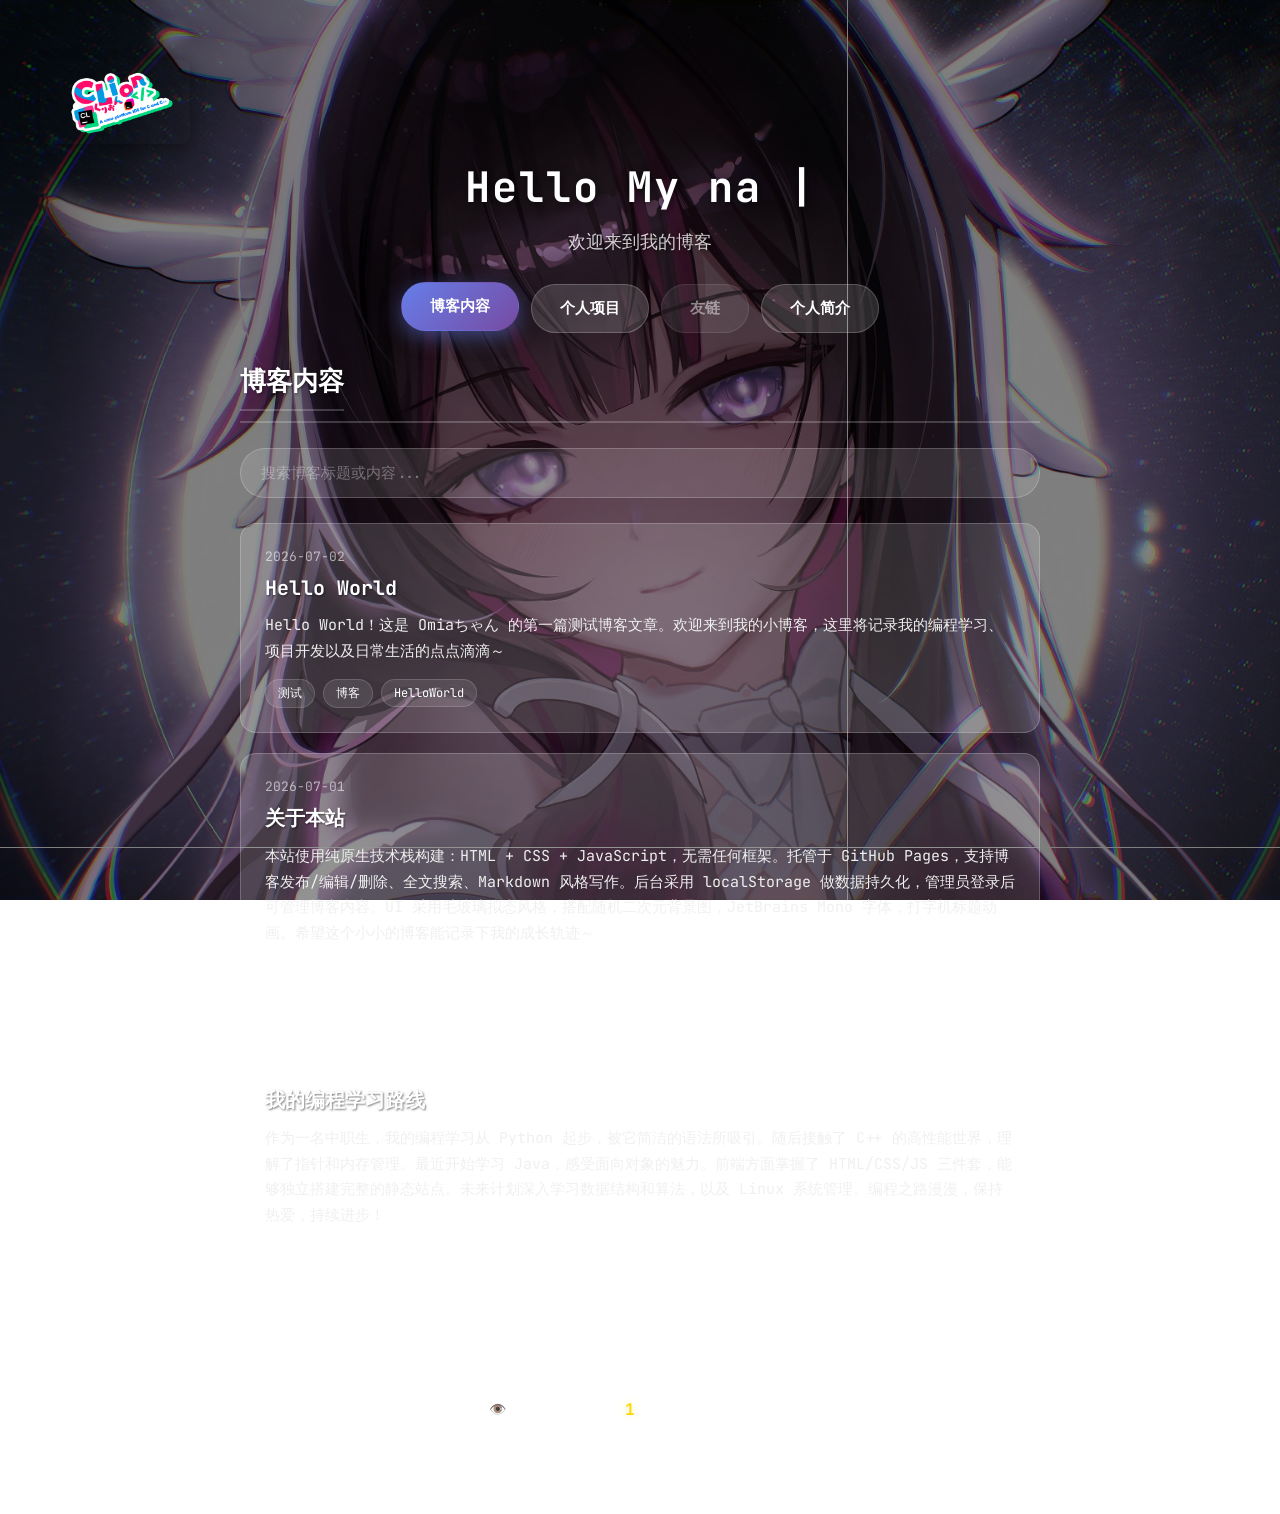
==== index.html @ 11211635 "@ 优化博客内容、修复HTML、添加自定义域名配置 - 修复 index.html 缺失 div 标签的HTML语法错误 - 恢复访客计数器 👁️ emoji 图标 - 新增3篇默认博客文章（Hell" ====
<!DOCTYPE html>
<html lang="zh-CN">
<head>
    <meta charset="UTF-8">
    <meta name="viewport" content="width=device-width, initial-scale=1.0">
    <meta name="description" content="Omiaちゃん的小博客 — 分享编程学习、项目开发与日常生活的个人站点">
    <meta name="keywords" content="Omia,博客,编程,Python,C++,Java,Linux,中职生">
    <meta name="author" content="Omiaちゃん">
    <meta property="og:title" content="Omiaちゃん的小博客">
    <meta property="og:description" content="分享编程学习、项目开发与日常生活的个人站点">
    <meta property="og:type" content="website">
    <title>Omiaちゃん的小博客</title>
    <link rel="icon" href="images/Clion.png" type="image/png">
    <!-- 引入 JetBrains Mono 字体 -->
    <link rel="preconnect" href="https://fonts.googleapis.com">
    <link rel="preconnect" href="https://fonts.gstatic.com" crossorigin>
    <link href="https://fonts.googleapis.com/css2?family=JetBrains+Mono:ital,wght@0,100..800;1,100..800&display=swap" rel="stylesheet">
    <link rel="stylesheet" href="css/style.css">
</head>
<body>
    <!-- ==================== 背景层 ==================== -->
    <div class="bg-layer" id="bgLayer"></div>
    <div class="bg-overlay"></div>

    <!-- ==================== 管理员面板 ==================== -->
    <div id="adminPanel" class="admin-panel hidden">
        <span class="admin-label">管理员身份登录</span>
        <button id="logoutBtn" class="logout-btn">退出登录</button>
    </div>

    <!-- ==================== Toast 通知容器 ==================== -->
    <div id="toastContainer" class="toast-container"></div>

    <!-- ==================== 内容层 ==================== -->
    <div class="content">
        <!-- 标题区域 -->
        <header class="header">
            <div class="logo-container">
                <img src="images/Clion.png" alt="Clion Logo" class="logo" title="这是我喜欢的IDE">
            </div>
            <h1 class="typing-effect" aria-label="Hello My name is Omiaちゃん">
                <span id="typed-text"></span>
                <span class="cursor">|</span>
            </h1>
            <p class="subtitle">欢迎来到我的博客</p>
        </header>

        <!-- 导航菜单 -->
        <nav class="nav-menu" aria-label="主导航">
            <ul>
                <li><button class="nav-btn active" data-target="blog">博客内容</button></li>
                <li><button class="nav-btn" data-target="projects">个人项目</button></li>
                <li><button class="nav-btn disabled" data-target="friends">友链</button></li>
                <li><button class="nav-btn" data-target="about">个人简介</button></li>
            </ul>
        </nav>

        <!-- 主内容区域 -->
        <main class="main-content">
            <!-- 博客内容 -->
            <section id="blog" class="content-section active">
                <div class="section-header">
                    <h2>博客内容</h2>
                    <button id="addBlogBtn" class="add-blog-btn hidden">发布新博客</button>
                </div>
                <!-- 博客搜索栏 -->
                <div class="blog-search-bar">
                    <input type="text" id="blogSearch" placeholder="搜索博客标题或内容..." autocomplete="off">
                </div>
                <div class="blog-list" id="blogList">
                    <!-- 动态渲染博客卡片 -->
                </div>
                <div id="blogEmpty" class="empty-state hidden">
                    <div class="empty-icon">
                        <img src="images/Clion.png" alt="clion test">
                        <p class="empty-title">正在开发中</p>
                        <p class="empty-subtitle">暂无博客文章......</p>
                    </div>
                </div>
            </section>

            <!-- 个人项目 -->
            <section id="projects" class="content-section">
                <h2>个人项目开发</h2>

                <div class="project-card">
                    <div class="project-header">
                        <h4>WEB_TODO</h4>
                        <a href="https://sunzshany.github.io/TODO/" class="action-btn demo-btn" target="_blank" rel="noopener">
                            <span></span> 立即体验
                        </a>
                    </div>
                    <p class="project-desc">运用 HTML、CSS、JavaScript 以及 Python 等技术开发的 TODO 事项管理工具，支持任务的增删改查和分类管理。</p>
                    <div class="project-tags">
                        <span class="tag">HTML</span>
                        <span class="tag">CSS</span>
                        <span class="tag">JavaScript</span>
                        <span class="tag">Python</span>
                    </div>
                </div>

            </section>

            <!-- 友链 -->
            <section id="friends" class="content-section">
                <h2>🔗 友链</h2>
                <div class="empty-state">
                    <div class="empty-icon">🔗</div>
                    <p>暂未添加友链，敬请期待...</p>
                </div>
            </section>

            <!-- 个人简介 -->
            <section id="about" class="content-section">
                <h2> 个人简介喵~</h2>
                <img src="images/images1.jpg" alt="Omiaちゃん" class="profile-image">
                <p>Hello Everyone，我是Omiaちゃん，一名普通の中职生，爱好是写代码、玩FPS类游戏、音游等......</p>

                <div class="skills-section">
                    <h3>喜欢的编程语言</h3>
                    <div class="skill-list">
                        <div class="skill-item">
                            <span class="skill-rank">🥇 No.1</span>
                            <span class="skill-name">Python</span>
                            <span class="skill-desc">简洁优雅，强大灵活</span>
                        </div>
                        <div class="skill-item">
                            <span class="skill-rank">🥈 No.2</span>
                            <span class="skill-name">C++</span>
                            <span class="skill-desc">高性能系统开发</span>
                        </div>
                        <div class="skill-item">
                            <span class="skill-rank">🥉 No.3</span>
                            <span class="skill-name">Java</span>
                            <span class="skill-desc">跨平台企业级开发</span>
                        </div>
                    </div>
                </div>

                <h4>最喜欢的Linux发行版</h4>
                <div class="like-Linux">
                    <span class="rank">🥇 No.1</span>
                    <span class="linux-name">Ubuntu</span>
                    <span class="linux-desc">适合新手的发行版系统</span>
                </div>
                <div class="like-Linux">
                    <span class="rank">🥈 No.2</span>
                    <span class="linux-name">Arch Linux</span>
                    <span class="linux-desc">BTW I USE ARCH</span>
                </div>
                <div class="like-Linux">
                    <span class="rank">🥉 No.3</span>
                    <span class="linux-name">Debian</span>
                    <span class="linux-desc">稳定可靠的发行版系统</span>
                </div>
            </section>
        </main>

        <!-- 底部信息 -->
        <footer class="footer">
            <div class="visitor-counter">
                👁️ 今日浏览人数：<span id="visitorCount">0</span> 人
            </div>
            <div class="hidden-login" id="hiddenLogin" onclick="openModal('loginModal')">
                        © sunZshanY.inc
            </div>
            <div class="footer-info">
                萌ICP1145141919
            </div>
        </footer>
    </div>

    <!-- ==================== 登录弹窗 ==================== -->
    <div id="loginModal" class="modal hidden">
        <div class="modal-content">
            <div class="modal-header">
                <h3>管理员登录</h3>
                <button class="close-modal" onclick="closeModal('loginModal')">×</button>
            </div>
            <div class="modal-body">
                <div class="form-group">
                    <label for="username">用户名</label>
                    <input type="text" id="username" placeholder="请输入用户名" autocomplete="username">
                </div>
                <div class="form-group">
                    <label for="password">密码</label>
                    <input type="password" id="password" placeholder="请输入密码" autocomplete="current-password">
                </div>
                <div class="error-message" id="loginError"></div>
            </div>
            <div class="modal-footer">
                <button class="btn-cancel" onclick="closeModal('loginModal')">取消</button>
                <button class="btn-submit" onclick="adminLogin()">登录</button>
            </div>
        </div>
    </div>

    <!-- ==================== 博客编辑弹窗 ==================== -->
    <div id="blogModal" class="modal hidden">
        <div class="modal-content">
            <div class="modal-header">
                <h3 id="blogModalTitle">发布新博客</h3>
                <button class="close-modal" onclick="closeModal('blogModal')">×</button>
            </div>
            <div class="modal-body">
                <input type="hidden" id="blogId">
                <div class="form-group">
                    <label for="blogTitle">标题</label>
                    <input type="text" id="blogTitle" placeholder="请输入博客标题" maxlength="100">
                </div>
                <div class="form-group">
                    <label for="blogDate">日期</label>
                    <input type="date" id="blogDate">
                </div>
                <div class="form-group">
                    <label for="blogContent">内容</label>
                    <textarea id="blogContent" rows="4" placeholder="请输入博客内容" maxlength="5000"></textarea>
                    <span class="char-count" id="charCount">0 / 5000</span>
                </div>
                <div class="form-group">
                    <label for="blogTags">标签（用逗号分隔）</label>
                    <input type="text" id="blogTags" placeholder="例如：Python, Flask, CSS, Linux..." maxlength="200">
                </div>
            </div>
            <div class="modal-footer">
                <button class="btn-cancel" onclick="closeModal('blogModal')">取消</button>
                <button class="btn-submit" onclick="saveBlog()">保存</button>
            </div>
        </div>
    </div>

    <!-- ==================== 主脚本 ==================== -->
    <script src="js/alert.js" defer></script>
</body>
</html>
---- css/style.css ----
* {
    margin: 0;
    padding: 0;
    box-sizing: border-box;
}

html {
    scroll-behavior: smooth;
}

body {
    min-height: 100vh;
    position: relative;
    font-family: 'JetBrains Mono', 'SimHei', '黑体', sans-serif;
    opacity: 0;
    transition: opacity 0.8s ease-in-out;
}

body.loaded {
    opacity: 1;
}

/* 背景图片层 */
.bg-layer {
    position: fixed;
    top: 0;
    left: 0;
    width: 100%;
    height: 100%;
    z-index: -2;
    background-size: cover;
    background-position: center;
    background-repeat: no-repeat;
    transition: background-image 1.5s ease-in-out, opacity 1.5s ease-in-out;
    opacity: 0;
}

/* 背景遮罩层 */
.bg-overlay {
    position: fixed;
    top: 0;
    left: 0;
    width: 100%;
    height: 100%;
    z-index: -1;
    background: rgba(0, 0, 0, 0.5);
}

/* 管理员面板 */
.admin-panel {
    position: fixed;
    top: 20px;
    right: 20px;
    z-index: 100;
    display: flex;
    align-items: center;
    gap: 15px;
    padding: 10px 20px;
    background: rgba(255, 255, 255, 0.15);
    border: 1px solid rgba(255, 255, 255, 0.2);
    border-radius: 25px;
    backdrop-filter: blur(10px);
    transition: all 0.3s ease;
}

.admin-label {
    color: #ffd700;
    font-weight: bold;
    font-size: 14px;
}

.logout-btn {
    padding: 6px 16px;
    background: rgba(255, 80, 80, 0.8);
    border: none;
    border-radius: 15px;
    color: #fff;
    font-size: 13px;
    font-weight: bold;
    cursor: pointer;
    transition: all 0.3s ease;
}

.logout-btn:hover {
    background: rgba(255, 50, 50, 1);
    transform: translateY(-2px);
    box-shadow: 0 4px 10px rgba(255, 50, 50, 0.4);
}

/* 隐藏类 */
.hidden {
    display: none !important;
}

/* 内容层 */
.content {
    position: relative;
    z-index: 1;
    padding: 20px;
    min-height: 100vh;
}

/* 标题区域 */
.header {
    text-align: center;
    padding: 40px 20px 30px;
    animation: fadeInDown 0.8s ease-out;
}

/* LOGO容器 */
.logo-container {
    text-align: left;
    margin-bottom: 10px;
}

/* LOGO图片 */
.logo {
    max-width: 150px;
    height: auto;
    border-radius: 8px;
    box-shadow: 0 4px 15px rgba(0, 0, 0, 0.3);
    transition: all 0.4s cubic-bezier(0.175, 0.885, 0.32, 1.275);
    cursor: pointer;
}

.logo:hover {
    transform: scale(1.1) rotate(-2deg);
    box-shadow: 0 10px 30px rgba(0, 0, 0, 0.5);
}

.typing-effect {
    color: #fff;
    text-align: center;
    font-size: 42px;
    font-weight: bold;
    text-shadow: 2px 2px 8px rgba(0, 0, 0, 0.6);
    margin: 0;
    letter-spacing: 2px;
}

.cursor {
    display: inline-block;
    animation: blink 0.7s infinite;
    color: #fff;
}

@keyframes blink {
    0%, 50% { opacity: 1; }
    51%, 100% { opacity: 0; }
}

.subtitle {
    color: rgba(255, 255, 255, 0.8);
    font-size: 18px;
    margin-top: 15px;
    text-shadow: 1px 1px 3px rgba(0, 0, 0, 0.5);
}

/* 导航菜单 */
.nav-menu {
    max-width: 800px;
    margin: 0 auto 30px;
    padding: 0 20px;
    animation: fadeInUp 0.8s ease-out 0.2s both;
    opacity: 0;
}

.nav-menu ul {
    display: flex;
    justify-content: center;
    gap: 12px;
    flex-wrap: wrap;
    list-style: none;
}

.nav-btn {
    padding: 14px 28px;
    font-size: 15px;
    font-weight: bold;
    color: #fff;
    background: rgba(255, 255, 255, 0.15);
    border: 1px solid rgba(255, 255, 255, 0.2);
    border-radius: 30px;
    cursor: pointer;
    transition: all 0.4s cubic-bezier(0.175, 0.885, 0.32, 1.275);
    backdrop-filter: blur(10px);
    display: flex;
    align-items: center;
    gap: 8px;
}

.nav-btn:hover:not(.disabled) {
    background: rgba(255, 255, 255, 0.25);
    transform: translateY(-4px);
    box-shadow: 0 8px 25px rgba(0, 0, 0, 0.3);
}

.nav-btn.active {
    background: linear-gradient(135deg, #667eea 0%, #764ba2 100%);
    border-color: transparent;
    box-shadow: 0 6px 20px rgba(102, 126, 234, 0.5);
    transform: translateY(-2px);
}

.nav-btn.disabled {
    opacity: 0.5;
    cursor: not-allowed;
}

.nav-btn.disabled:hover {
    transform: none;
    box-shadow: none;
}

/* 主内容区域 */
.main-content {
    max-width: 800px;
    margin: 0 auto;
}

/* 内容区块 */
.content-section {
    display: none;
}

.content-section.active {
    display: block;
    animation: fadeInUp 0.5s ease forwards;
}

@keyframes fadeIn {
    from { opacity: 0; transform: translateY(10px); }
    to { opacity: 1; transform: translateY(0); }
}

@keyframes fadeInUp {
    from { opacity: 0; transform: translateY(20px); }
    to { opacity: 1; transform: translateY(0); }
}

@keyframes fadeInDown {
    from { opacity: 0; transform: translateY(-20px); }
    to { opacity: 1; transform: translateY(0); }
}

.content-section h2 {
    color: #fff;
    font-size: 26px;
    margin-bottom: 25px;
    text-align: center;
    text-shadow: 1px 1px 3px rgba(0, 0, 0, 0.5);
    padding-bottom: 10px;
    border-bottom: 2px solid rgba(255, 255, 255, 0.2);
}

/* 博客列表 */
.blog-list {
    display: flex;
    flex-direction: column;
    gap: 20px;
}

.blog-card {
    background: rgba(255, 255, 255, 0.15);
    backdrop-filter: blur(10px);
    border-radius: 16px;
    border: 1px solid rgba(255, 255, 255, 0.2);
    padding: 24px;
    transition: all 0.4s cubic-bezier(0.175, 0.885, 0.32, 1.275);
    opacity: 0;
}

.blog-card:hover {
    transform: translateY(-8px) scale(1.01);
    box-shadow: 0 15px 35px rgba(0, 0, 0, 0.4);
    border-color: rgba(255, 255, 255, 0.4);
    background: rgba(255, 255, 255, 0.2);
}

.blog-date {
    color: rgba(255, 255, 255, 0.6);
    font-size: 13px;
    margin-bottom: 10px;
}

.blog-card h3 {
    color: #fff;
    font-size: 20px;
    margin-bottom: 12px;
    text-shadow: 1px 1px 2px rgba(0, 0, 0, 0.5);
}

.blog-card p {
    color: #f0f0f0;
    font-size: 15px;
    line-height: 1.7;
    margin-bottom: 15px;
    font-family: 'JetBrains Mono', 'SimHei', '黑体', sans-serif;
}

.blog-tag {
    display: inline-block;
    padding: 5px 12px;
    background: rgba(255, 255, 255, 0.1);
    color: #fff;
    font-size: 12px;
    border-radius: 15px;
    margin-right: 8px;
    border: 1px solid rgba(255, 255, 255, 0.15);
    transition: all 0.3s ease;
}

.blog-tag:hover {
    background: rgba(255, 255, 255, 0.25);
    transform: translateY(-2px);
}

/* 项目卡片 */
.project-card {
    background: rgba(255, 255, 255, 0.15);
    backdrop-filter: blur(10px);
    border-radius: 16px;
    border: 1px solid rgba(255, 255, 255, 0.2);
    padding: 24px;
    margin-bottom: 20px;
    transition: all 0.4s cubic-bezier(0.175, 0.885, 0.32, 1.275);
}

.project-card:hover {
    transform: translateY(-8px) scale(1.01);
    box-shadow: 0 15px 35px rgba(0, 0, 0, 0.4);
    border-color: rgba(255, 255, 255, 0.4);
    background: rgba(255, 255, 255, 0.2);
}

.project-header {
    display: flex;
    justify-content: space-between;
    align-items: center;
    margin-bottom: 16px;
}

.project-header h4 {
    margin: 0;
    color: #fff;
    font-size: 24px;
    font-weight: bold;
    text-shadow: 1px 1px 2px rgba(0, 0, 0, 0.5);
}

/* 项目描述 */
.project-desc {
    color: #f0f0f0;
    font-size: 16px;
    line-height: 1.8;
    font-family: 'JetBrains Mono', 'SimHei', '黑体', sans-serif;
    text-shadow: 1px 1px 2px rgba(0, 0, 0, 0.5);
    margin: 0 0 16px 0;
    padding-left: 20px;
    border-left: 3px solid rgba(255, 255, 255, 0.3);
}

/* 技术标签 */
.project-tags {
    display: flex;
    flex-wrap: wrap;
    gap: 8px;
    margin-top: 16px;
    padding-top: 16px;
    border-top: 1px solid rgba(255, 255, 255, 0.1);
}

.tag {
    display: inline-block;
    padding: 6px 14px;
    background: rgba(255, 255, 255, 0.1);
    color: #fff;
    font-size: 13px;
    font-weight: 500;
    border-radius: 20px;
    border: 1px solid rgba(255, 255, 255, 0.2);
    backdrop-filter: blur(5px);
    transition: all 0.3s ease;
}

.tag:hover {
    background: rgba(255, 255, 255, 0.25);
    transform: translateY(-2px);
    box-shadow: 0 4px 10px rgba(0,0,0,0.2);
}

/* 空状态 */
.empty-state {
    text-align: center;
    padding: 60px 20px;
    background: rgba(255, 255, 255, 0.1);
    border-radius: 16px;
    border: 1px solid rgba(255, 255, 255, 0.15);
    backdrop-filter: blur(10px);
    transition: all 0.3s ease;
}

.empty-state:hover {
    background: rgba(255, 255, 255, 0.15);
    transform: translateY(-2px);
}

.empty-icon {
    margin-bottom: 20px;
    display: flex;
    flex-direction: column;
    align-items: center;
    justify-content: center;
}

.empty-icon img {
    max-width: 200px;
    height: auto;
    margin-bottom: 15px;
    transition: transform 0.3s ease;
}

.empty-icon img:hover {
    transform: scale(1.05);
}

.empty-title {
    font-size: 24px;
    color: #ff6b6b;
    font-weight: bold;
    margin-bottom: 10px;
    text-shadow: 1px 1px 2px rgba(0,0,0,0.3);
}

.empty-subtitle {
    font-size: 18px;
    color: #48dbfb;
    text-shadow: 1px 1px 2px rgba(0,0,0,0.3);
}

/* 个人简介区域 */
#about {
    text-align: center;
}

#about p {
    color: #f0f0f0;
    font-size: 16px;
    line-height: 1.8;
    margin: 15px 0;
    font-family: 'JetBrains Mono', 'SimHei', '黑体', sans-serif;
    text-shadow: 1px 1px 2px rgba(0, 0, 0, 0.5);
}

/* 个人资料图片 */
.profile-image {
    display: block;
    margin: 20px auto;
    max-width: 180px;
    height: auto;
    border-radius: 50%;
    border: 3px solid rgba(255, 255, 255, 0.3);
    box-shadow: 0 4px 20px rgba(0, 0, 0, 0.3),
                inset 0 0 20px rgba(255, 255, 255, 0.1);
    transition: all 0.5s cubic-bezier(0.175, 0.885, 0.32, 1.275);
}

.profile-image:hover {
    transform: scale(1.1) rotate(5deg);
    border-color: rgba(255, 255, 255, 0.6);
    box-shadow: 0 8px 30px rgba(0, 0, 0, 0.5),
                inset 0 0 30px rgba(255, 255, 255, 0.2);
}

/* 技能展示区域 */
.skills-section {
    margin-top: 30px;
    padding-top: 25px;
    border-top: 1px solid rgba(255, 255, 255, 0.15);
}

.skills-section h3,
#about h4 {
    color: #ffebcd; /* 暖色系：杏仁白/暖米色 */
    font-size: 22px;
    font-weight: bold;
    font-style: normal;
    letter-spacing: 2px;
    text-shadow: 1px 1px 4px rgba(210, 140, 70, 0.6); /* 暖琥珀色阴影 */
    font-family: 'JetBrains Mono', 'SimHei', '黑体', sans-serif;
    margin-top: 35px;
    margin-bottom: 25px;
    position: relative;
    display: inline-block;
    padding-bottom: 10px;
}

.skills-section h3::after,
#about h4::after {
    content: '';
    position: absolute;
    bottom: 0;
    left: 50%;
    transform: translateX(-50%);
    width: 60px;
    height: 3px;
    background: linear-gradient(90deg, transparent, #d28c46, transparent); /* 暖色渐变下划线 */
    border-radius: 2px;
}

.skill-list {
    display: flex;
    flex-wrap: wrap;
    justify-content: center;
    gap: 12px;
}

.skill-item {
    display: flex;
    align-items: center;
    gap: 8px;
    padding: 10px 16px;
    background: rgba(255, 255, 255, 0.1);
    border-radius: 30px;
    border: 1px solid rgba(255, 255, 255, 0.2);
    backdrop-filter: blur(8px);
    transition: all 0.4s cubic-bezier(0.175, 0.885, 0.32, 1.275);
    cursor: default;
}

.skill-item:hover {
    transform: translateY(-5px) scale(1.05);
    background: rgba(255, 255, 255, 0.25);
    box-shadow: 0 8px 25px rgba(0, 0, 0, 0.3);
    border-color: rgba(255, 255, 255, 0.4);
}

.skill-rank {
    font-size: 18px;
    color: #f5f5dc; /* 米色 */
    font-family: 'JetBrains Mono', 'SimHei', '黑体', sans-serif;
}

.skill-name {
    color: #fff8dc; /* 浅米色/玉米色 */
    font-size: 15px;
    font-weight: bold;
    text-shadow: 1px 1px 3px rgba(102, 126, 234, 0.5);
    font-family: 'JetBrains Mono', 'SimHei', '黑体', sans-serif;
}

.skill-desc {
    color: #e6e6fa; /* 浅灰米色/米白色 */
    font-size: 12px;
    margin-left: 4px;
    font-family: 'JetBrains Mono', 'SimHei', '黑体', sans-serif;
}

/* 统一按钮样式 */
.action-btn {
    display: inline-flex;
    align-items: center;
    gap: 6px;
    padding: 10px 20px;
    color: #fff;
    text-decoration: none;
    border-radius: 25px;
    font-size: 14px;
    font-weight: bold;
    transition: all 0.4s cubic-bezier(0.175, 0.885, 0.32, 1.275);
    cursor: pointer;
    border: none;
    outline: none;
}

.demo-btn {
    background: linear-gradient(135deg, #11998e 0%, #38ef7d 100%);
    box-shadow: 0 4px 15px rgba(17, 153, 142, 0.4);
}

.demo-btn:hover {
    transform: translateY(-3px) scale(1.05);
    box-shadow: 0 8px 25px rgba(17, 153, 142, 0.6);
    background: linear-gradient(135deg, #38ef7d 0%, #11998e 100%);
}

.download-btn {
    background: linear-gradient(135deg, #667eea 0%, #764ba2 100%);
    box-shadow: 0 4px 15px rgba(102, 126, 234, 0.4);
}

.download-btn:hover {
    transform: translateY(-3px) scale(1.05);
    box-shadow: 0 8px 25px rgba(102, 126, 234, 0.6);
    background: linear-gradient(135deg, #764ba2 0%, #667eea 100%);
}

/* 区域头部 */
.section-header {
    display: flex;
    justify-content: space-between;
    align-items: center;
    margin-bottom: 25px;
    padding-bottom: 10px;
    border-bottom: 2px solid rgba(255, 255, 255, 0.2);
}

.section-header h2 {
    color: #fff;
    font-size: 26px;
    margin: 0;
    text-shadow: 1px 1px 3px rgba(0, 0, 0, 0.5);
}

/* 添加博客按钮 */
.add-blog-btn {
    padding: 10px 20px;
    background: linear-gradient(135deg, #11998e 0%, #38ef7d 100%);
    border: none;
    border-radius: 25px;
    color: #fff;
    font-size: 14px;
    font-weight: bold;
    cursor: pointer;
    transition: all 0.4s cubic-bezier(0.175, 0.885, 0.32, 1.275);
    box-shadow: 0 4px 15px rgba(17, 153, 142, 0.4);
}

.add-blog-btn:hover {
    transform: translateY(-3px) scale(1.05);
    box-shadow: 0 8px 25px rgba(17, 153, 142, 0.6);
}

/* 博客操作按钮 */
.blog-actions {
    display: flex;
    gap: 10px;
    margin-top: 15px;
    padding-top: 15px;
    border-top: 1px solid rgba(255, 255, 255, 0.1);
}

.edit-btn, .delete-btn {
    padding: 8px 16px;
    border: none;
    border-radius: 20px;
    font-size: 14px;
    font-weight: bold;
    cursor: pointer;
    transition: all 0.3s ease;
    display: flex;
    align-items: center;
    gap: 5px;
}

.edit-btn {
    background: rgba(102, 126, 234, 0.9);
    color: #fff;
}

.edit-btn:hover {
    background: rgba(102, 126, 234, 1);
    transform: translateY(-2px);
    box-shadow: 0 6px 15px rgba(102, 126, 234, 0.5);
}

.delete-btn {
    background: rgba(255, 80, 80, 0.9);
    color: #fff;
}

.delete-btn:hover {
    background: rgba(255, 50, 50, 1);
    transform: translateY(-2px);
    box-shadow: 0 6px 15px rgba(255, 80, 80, 0.5);
}

/* 模态框 */
.modal {
    position: fixed;
    top: 0;
    left: 0;
    width: 100%;
    height: 100%;
    background: rgba(0, 0, 0, 0.7);
    display: flex;
    justify-content: center;
    align-items: center;
    z-index: 200;
    animation: fadeIn 0.3s ease;
    backdrop-filter: blur(5px);
}

.modal-content {
    background: rgba(30, 30, 30, 0.95);
    backdrop-filter: blur(15px);
    border-radius: 20px;
    border: 1px solid rgba(255, 255, 255, 0.15);
    width: 90%;
    max-width: 500px;
    overflow: hidden;
    box-shadow: 0 20px 60px rgba(0, 0, 0, 0.5);
    animation: modalSlideIn 0.4s cubic-bezier(0.175, 0.885, 0.32, 1.275);
}

@keyframes modalSlideIn {
    from { opacity: 0; transform: translateY(-50px) scale(0.9); }
    to { opacity: 1; transform: translateY(0) scale(1); }
}

.modal-header {
    display: flex;
    justify-content: space-between;
    align-items: center;
    padding: 20px 24px;
    border-bottom: 1px solid rgba(255, 255, 255, 0.1);
}

.modal-header h3 {
    color: #fff;
    font-size: 20px;
    margin: 0;
}

.close-modal {
    background: none;
    border: none;
    color: rgba(255, 255, 255, 0.6);
    font-size: 28px;
    cursor: pointer;
    transition: all 0.3s ease;
}

.close-modal:hover {
    color: #ff6b6b;
    transform: rotate(90deg);
}

.modal-body {
    padding: 24px;
}

.form-group {
    margin-bottom: 20px;
}

.form-group label {
    display: block;
    color: rgba(255, 255, 255, 0.8);
    font-size: 14px;
    font-weight: bold;
    margin-bottom: 8px;
}

.form-group input,
.form-group textarea {
    width: 100%;
    padding: 12px 16px;
    background: rgba(255, 255, 255, 0.1);
    border: 1px solid rgba(255, 255, 255, 0.2);
    border-radius: 12px;
    color: #fff;
    font-size: 15px;
    font-family: inherit;
    outline: none;
    transition: all 0.3s ease;
}

.form-group input:focus,
.form-group textarea:focus {
    border-color: #667eea;
    box-shadow: 0 0 0 3px rgba(102, 126, 234, 0.2);
    background: rgba(255, 255, 255, 0.15);
}

.form-group input::placeholder,
.form-group textarea::placeholder {
    color: rgba(255, 255, 255, 0.4);
}

.form-group textarea {
    resize: vertical;
    min-height: 100px;
}

.error-message {
    color: #ff6b6b;
    font-size: 13px;
    margin-top: 10px;
    text-align: center;
}

.modal-footer {
    display: flex;
    justify-content: flex-end;
    gap: 12px;
    padding: 20px 24px;
    border-top: 1px solid rgba(255, 255, 255, 0.1);
}

.btn-cancel, .btn-submit {
    padding: 12px 24px;
    border: none;
    border-radius: 25px;
    font-size: 15px;
    font-weight: bold;
    cursor: pointer;
    transition: all 0.3s ease;
}

.btn-cancel {
    background: rgba(255, 255, 255, 0.1);
    color: #fff;
}

.btn-cancel:hover {
    background: rgba(255, 255, 255, 0.2);
    transform: translateY(-2px);
}

.btn-submit {
    background: linear-gradient(135deg, #667eea 0%, #764ba2 100%);
    color: #fff;
    box-shadow: 0 4px 15px rgba(102, 126, 234, 0.4);
}

.btn-submit:hover {
    transform: translateY(-2px);
    box-shadow: 0 6px 20px rgba(102, 126, 234, 0.6);
}

/* 底部 */
.footer {
    margin-top: 60px;
    padding: 30px 20px;
    text-align: center;
    border-top: 1px solid rgba(255, 255, 255, 0.1);
}

/* 访客计数器 */
.visitor-counter {
    display: inline-flex;
    align-items: center;
    gap: 6px;
    padding: 10px 22px;
    margin-bottom: 16px;
    background: rgba(255, 255, 255, 0.1);
    border: 1px solid rgba(255, 255, 255, 0.2);
    border-radius: 25px;
    color: rgba(255, 255, 255, 0.85);
    font-size: 14px;
    font-weight: bold;
    backdrop-filter: blur(8px);
    transition: all 0.3s ease;
}

.visitor-counter:hover {
    background: rgba(255, 255, 255, 0.18);
    transform: translateY(-2px);
    box-shadow: 0 6px 20px rgba(0, 0, 0, 0.3);
    border-color: rgba(255, 255, 255, 0.35);
}

.visitor-icon {
    font-size: 16px;
}

#visitorCount {
    color: #ffd700;
    font-size: 16px;
    font-weight: bold;
    text-shadow: 0 0 8px rgba(255, 215, 0, 0.4);
    min-width: 24px;
    text-align: center;
}

/* 隐藏登录入口 */
.hidden-login {
    display: inline-block;
    color: rgba(255, 255, 255, 0.2);
    font-size: 14px;
    cursor: pointer;
    transition: all 0.3s ease;
    margin-bottom: 10px;
}

.hidden-login:hover {
    color: rgba(255, 255, 255, 0.6);
    text-shadow: 0 0 10px rgba(255, 255, 255, 0.3);
}

.footer-info {
    color: rgba(255, 255, 255, 0.4);
    font-size: 12px;
}

/* ==================== 新增内联样式迁移 ==================== */

/* Toast 通知 */
.toast-container {
    position: fixed;
    top: 20px;
    left: 50%;
    transform: translateX(-50%);
    z-index: 999;
    display: flex;
    flex-direction: column;
    gap: 10px;
    pointer-events: none;
}
.toast-item {
    pointer-events: auto;
    padding: 14px 28px;
    border-radius: 30px;
    font-size: 15px;
    font-weight: bold;
    color: #fff;
    backdrop-filter: blur(15px);
    animation: toastIn 0.4s cubic-bezier(0.175, 0.885, 0.32, 1.275) forwards;
    box-shadow: 0 8px 30px rgba(0, 0, 0, 0.4);
    text-align: center;
    white-space: nowrap;
}
.toast-success { background: rgba(56, 239, 125, 0.85); border: 1px solid rgba(56, 239, 125, 0.5); }
.toast-error   { background: rgba(255, 80, 80, 0.85);  border: 1px solid rgba(255, 80, 80, 0.5); }
.toast-info    { background: rgba(102, 126, 234, 0.85); border: 1px solid rgba(102, 126, 234, 0.5); }
@keyframes toastIn  { from { opacity: 0; transform: translateY(-30px) scale(0.9); } to { opacity: 1; transform: translateY(0) scale(1); } }
@keyframes toastOut { from { opacity: 1; transform: translateY(0) scale(1); }    to { opacity: 0; transform: translateY(-30px) scale(0.9); } }

/* 博客搜索栏 */
.blog-search-bar {
    margin-bottom: 25px;
}
.blog-search-bar input {
    width: 100%;
    padding: 14px 20px;
    background: rgba(255, 255, 255, 0.12);
    border: 1px solid rgba(255, 255, 255, 0.2);
    border-radius: 30px;
    color: #fff;
    font-size: 15px;
    font-family: inherit;
    outline: none;
    transition: all 0.3s ease;
    backdrop-filter: blur(10px);
}
.blog-search-bar input::placeholder { color: rgba(255, 255, 255, 0.35); }
.blog-search-bar input:focus {
    border-color: rgba(102, 126, 234, 0.6);
    box-shadow: 0 0 0 3px rgba(102, 126, 234, 0.15);
    background: rgba(255, 255, 255, 0.18);
}

/* 字数统计 */
.char-count {
    display: block;
    text-align: right;
    color: rgba(255, 255, 255, 0.4);
    font-size: 12px;
    margin-top: 6px;
    transition: color 0.3s ease;
}
.char-count.warning { color: #ffd700; }
.char-count.danger  { color: #ff6b6b; }

/* 个人排行字体 - JetBrains Mono / 黑体 */
.skill-rank, .skill-name, .skill-desc,
.like-Linux .rank, .like-Linux .linux-name, .like-Linux .linux-desc {
    font-family: 'JetBrains Mono', 'SimHei', '黑体', sans-serif;
}

/* Linux发行版样式 */
.like-Linux {
    display: flex;
    align-items: center;
    justify-content: center;
    gap: 10px;
    padding: 10px 20px;
    margin: 8px auto;
    max-width: 420px;
    background: rgba(60, 40, 30, 0.7); /* 暖咖啡色背景 */
    border-radius: 30px;
    border: 1px solid rgba(210, 140, 70, 0.3); /* 暖琥珀色边框 */
    box-shadow: 0 4px 12px rgba(0, 0, 0, 0.2);
    transition: all 0.4s cubic-bezier(0.175, 0.885, 0.32, 1.275);
}
.like-Linux:hover {
    transform: translateY(-4px) scale(1.02);
    background: rgba(90, 55, 40, 0.85); /* 悬停时提亮暖色 */
    box-shadow: 0 8px 25px rgba(210, 140, 70, 0.25); /* 暖色阴影 */
    border-color: rgba(210, 140, 70, 0.7);
}
.like-Linux .rank { 
    font-size: 16px; 
    font-weight: 600; 
    color: #f5f5dc; /* 米色 */
}
.like-Linux .linux-name {
    color: #fff8dc; /* 浅米色/玉米色 */
    font-size: 16px;
    font-weight: bold;
    text-shadow: 1px 1px 3px rgba(210, 140, 70, 0.5); /* 暖色文字阴影 */
}
.like-Linux .linux-desc {
    color: #ffebcd; /* 杏仁白/暖米色 */
    font-size: 13px;
}

/* 响应式 */
@media (max-width: 600px) {
    .typing-effect { font-size: 28px; }
    .nav-menu ul { gap: 8px; }
    .nav-btn { padding: 10px 18px; font-size: 13px; }
    .project-header { flex-direction: column; gap: 12px; align-items: flex-start; }
    .like-Linux { flex-direction: column; gap: 4px; padding: 14px; }
}
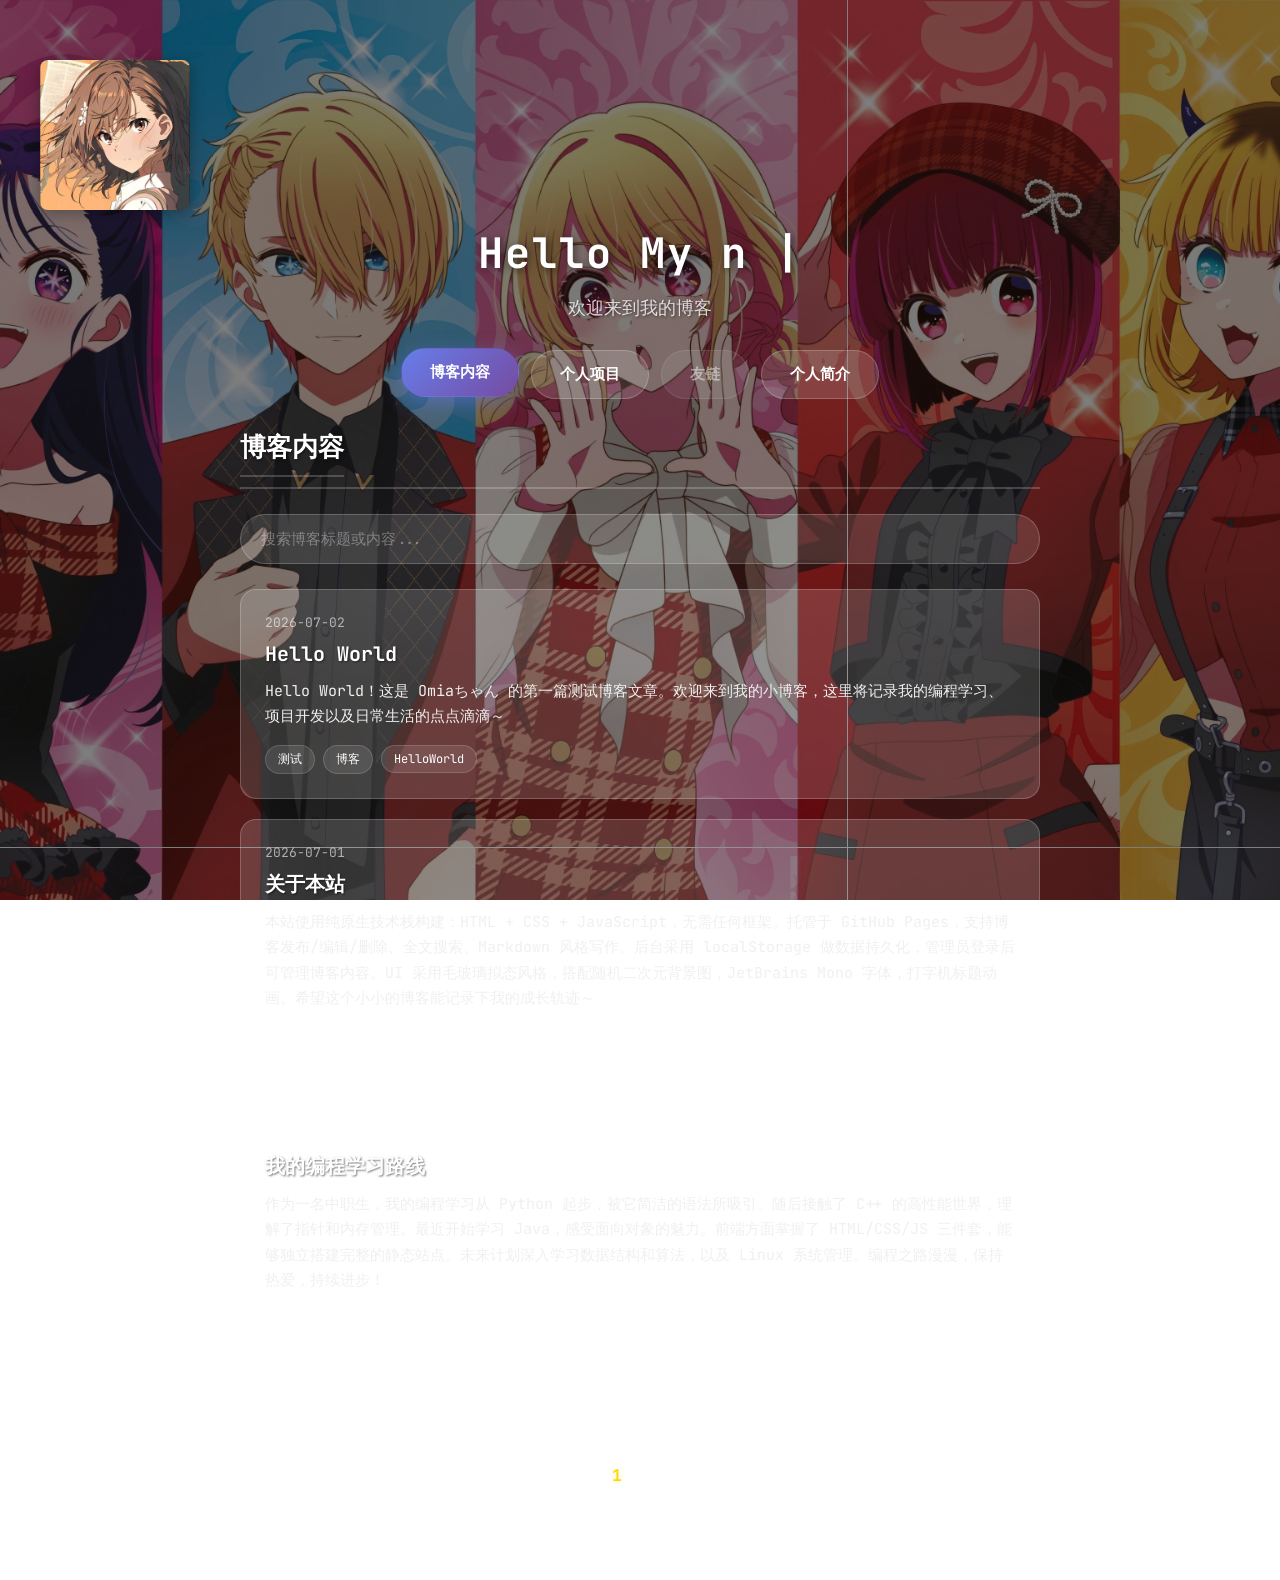
==== commit 1526d4d6: "将标题Logo更换为 images1.jpg" ====
--- a/index.html
+++ b/index.html
@@ -36,7 +36,7 @@
         <!-- 标题区域 -->
         <header class="header">
             <div class="logo-container">
-                <img src="images/Clion.png" alt="Clion Logo" class="logo" title="这是我喜欢的IDE">
+                <img src="images/images1.jpg" alt="Omiaちゃん Logo" class="logo" title="Omiaちゃん的小博客">
             </div>
             <h1 class="typing-effect" aria-label="Hello My name is Omiaちゃん">
                 <span id="typed-text"></span>
@@ -140,13 +140,13 @@
                 <h4>最喜欢的Linux发行版</h4>
                 <div class="like-Linux">
                     <span class="rank">🥇 No.1</span>
-                    <span class="linux-name">Ubuntu</span>
-                    <span class="linux-desc">适合新手的发行版系统</span>
+                    <span class="linux-name">Arch Linux</span>
+                    <span class="linux-desc">BTW I USE Arch</span>
                 </div>
                 <div class="like-Linux">
                     <span class="rank">🥈 No.2</span>
-                    <span class="linux-name">Arch Linux</span>
-                    <span class="linux-desc">BTW I USE ARCH</span>
+                    <span class="linux-name">Ubuntu</span>
+                    <span class="linux-desc">新手的最佳Linux发行版</span>
                 </div>
                 <div class="like-Linux">
                     <span class="rank">🥉 No.3</span>
@@ -159,7 +159,7 @@
         <!-- 底部信息 -->
         <footer class="footer">
             <div class="visitor-counter">
-                👁️ 今日浏览人数：<span id="visitorCount">0</span> 人
+                 今日浏览人数：<span id="visitorCount">0</span> 人
             </div>
             <div class="hidden-login" id="hiddenLogin" onclick="openModal('loginModal')">
                         © sunZshanY.inc
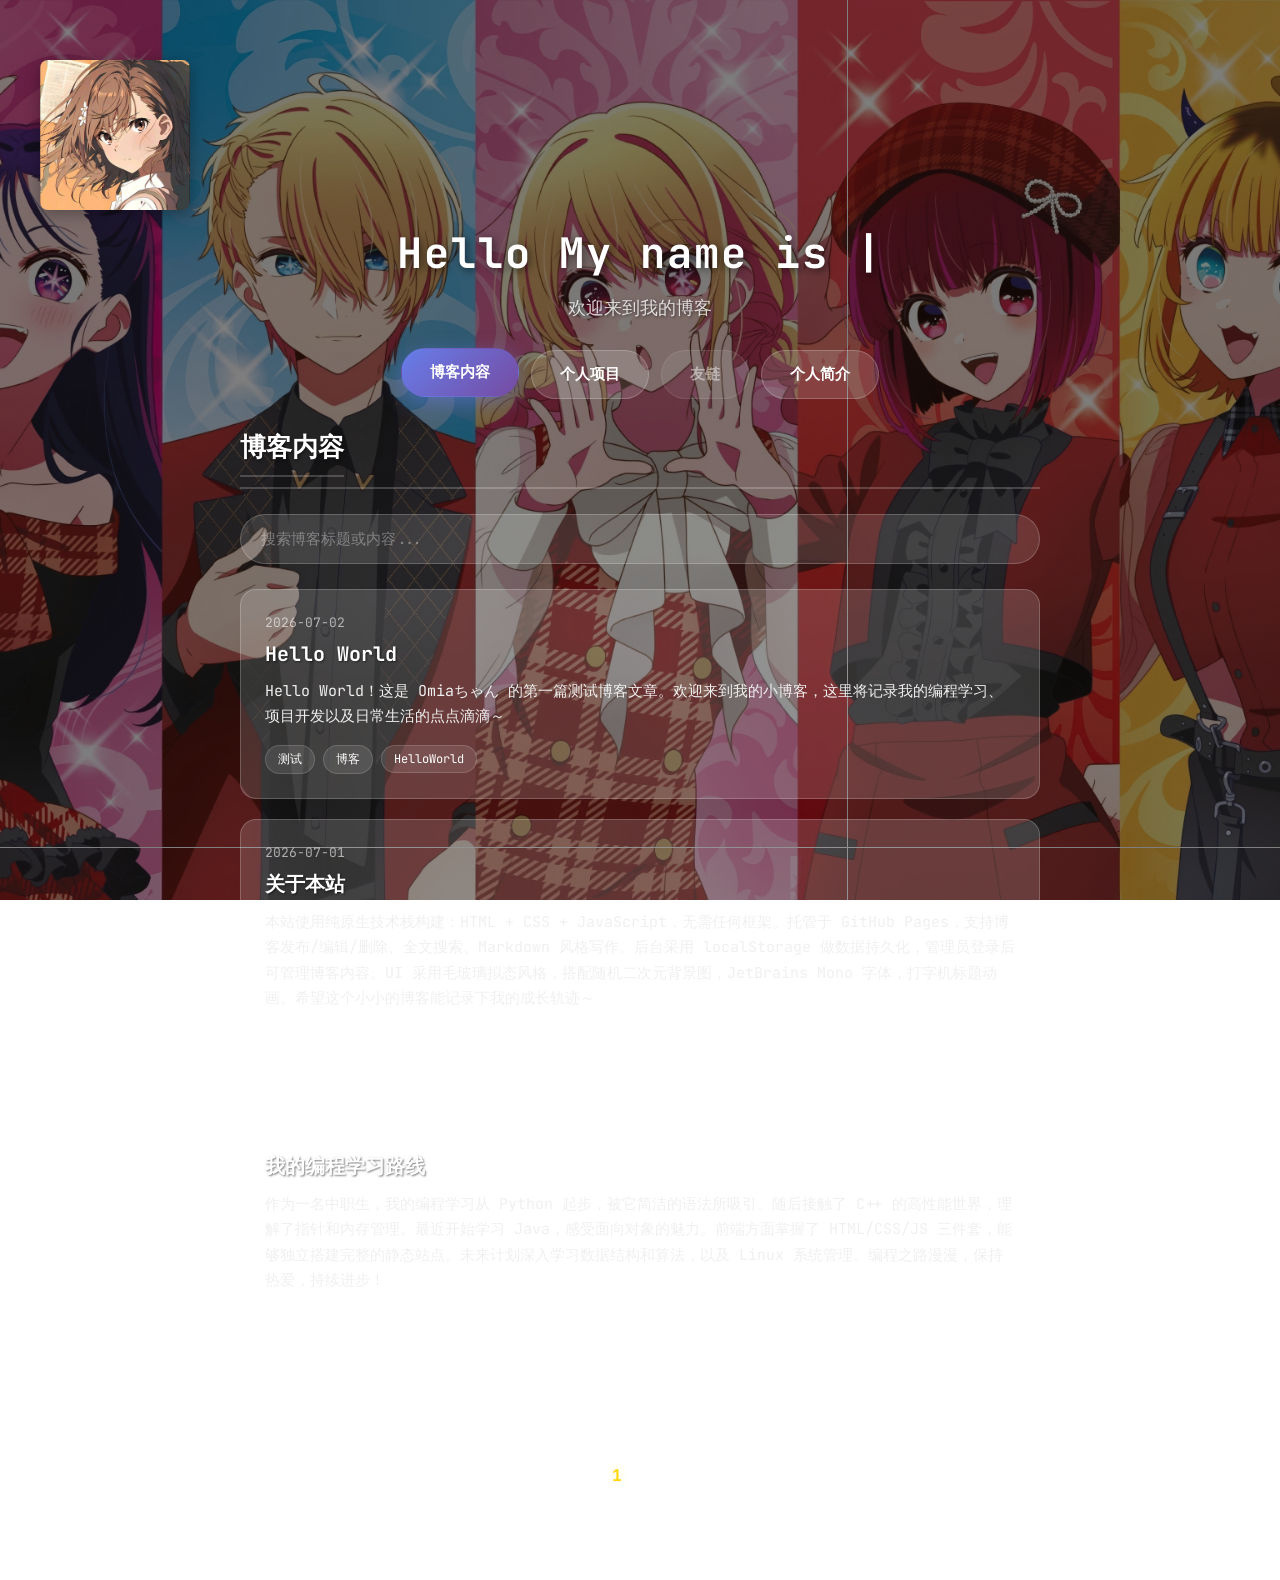
==== commit 92a90801: "更新 favicon 为 images1.jpg，优化管理员凭据与打字机速度参数" ====
--- a/index.html
+++ b/index.html
@@ -10,7 +10,7 @@
     <meta property="og:description" content="分享编程学习、项目开发与日常生活的个人站点">
     <meta property="og:type" content="website">
     <title>Omiaちゃん的小博客</title>
-    <link rel="icon" href="images/Clion.png" type="image/png">
+    <link rel="icon" href="images/images1.jpg" type="image/jpeg">
     <!-- 引入 JetBrains Mono 字体 -->
     <link rel="preconnect" href="https://fonts.googleapis.com">
     <link rel="preconnect" href="https://fonts.gstatic.com" crossorigin>
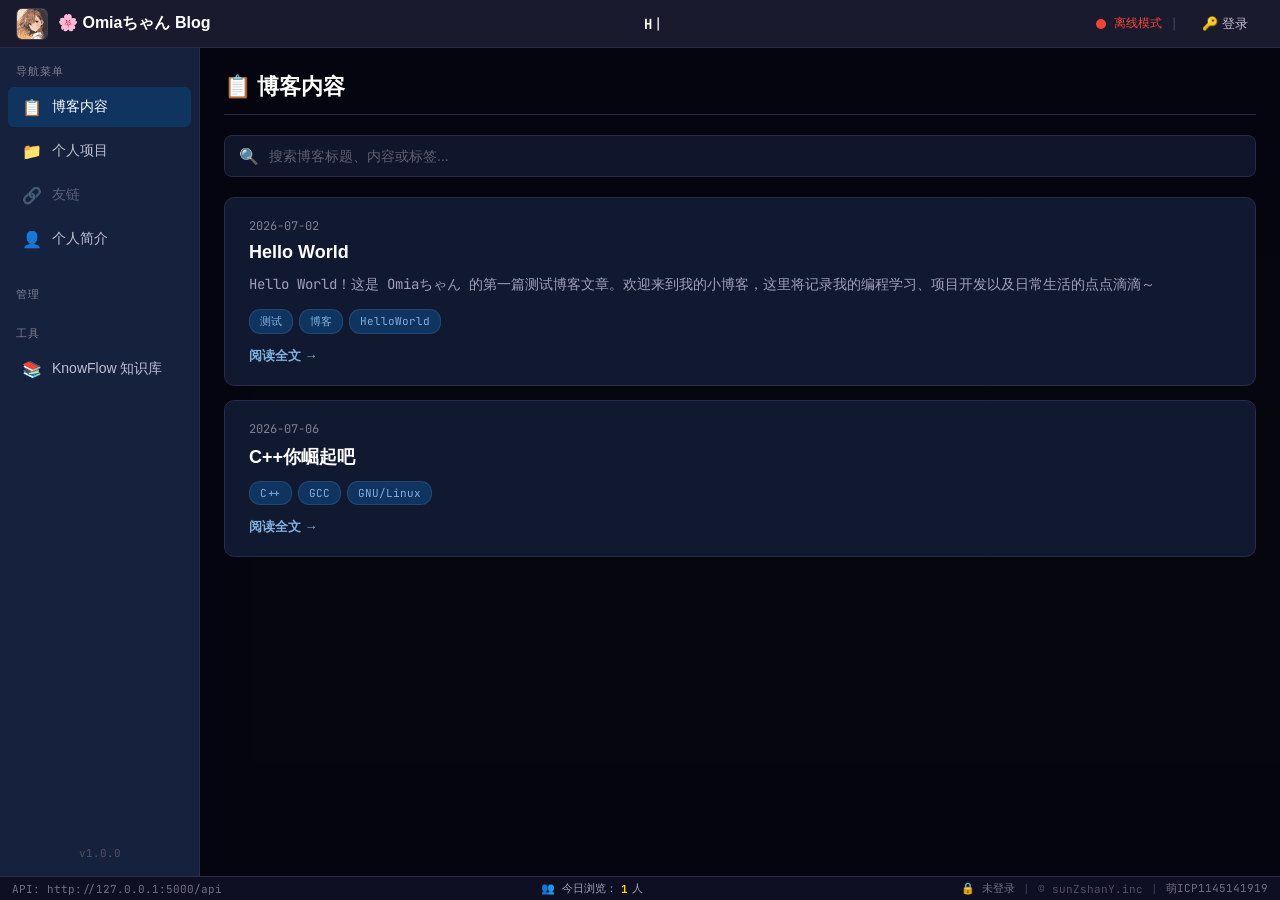
==== commit 54416dc5: "Merge 58df1b966d0cad6d524b21de2f0c903d7b7751f8 into 4c4deaf3f3be16279ea06bdab098feb9bb750ac1" ====
--- a/index.html
+++ b/index.html
@@ -11,171 +11,223 @@
     <meta property="og:type" content="website">
     <title>Omiaちゃん的小博客</title>
     <link rel="icon" href="images/images1.jpg" type="image/jpeg">
-    <!-- 引入 JetBrains Mono 字体 -->
+    <!-- JetBrains Mono 字体 -->
     <link rel="preconnect" href="https://fonts.googleapis.com">
     <link rel="preconnect" href="https://fonts.gstatic.com" crossorigin>
     <link href="https://fonts.googleapis.com/css2?family=JetBrains+Mono:ital,wght@0,100..800;1,100..800&display=swap" rel="stylesheet">
     <link rel="stylesheet" href="css/style.css">
 </head>
 <body>
+
     <!-- ==================== 背景层 ==================== -->
     <div class="bg-layer" id="bgLayer"></div>
     <div class="bg-overlay"></div>
 
-    <!-- ==================== 管理员面板 ==================== -->
-    <div id="adminPanel" class="admin-panel hidden">
-        <span class="admin-label">管理员身份登录</span>
-        <button id="logoutBtn" class="logout-btn">退出登录</button>
-    </div>
-
     <!-- ==================== Toast 通知容器 ==================== -->
     <div id="toastContainer" class="toast-container"></div>
 
-    <!-- ==================== 内容层 ==================== -->
-    <div class="content">
-        <!-- 标题区域 -->
-        <header class="header">
-            <div class="logo-container">
-                <img src="images/images1.jpg" alt="Omiaちゃん Logo" class="logo" title="Omiaちゃん的小博客">
-            </div>
-            <h1 class="typing-effect" aria-label="Hello My name is Omiaちゃん">
-                <span id="typed-text"></span>
+    <!-- ==================== RinUI 布局 ==================== -->
+    <div class="rinui-layout">
+
+        <!-- ====== 顶部标题栏 (RinUI: #1a1a2e) ====== -->
+        <header class="rinui-topbar" id="topBar">
+            <div class="topbar-left">
+                <img src="images/images1.jpg" alt="Logo" class="topbar-logo" title="Omiaちゃん">
+                <span class="topbar-title">🌸 Omiaちゃん Blog</span>
+            </div>
+            <div class="topbar-center">
+                <!-- 打字机效果区域 -->
+                <span id="typed-text" class="typed-text"></span>
                 <span class="cursor">|</span>
-            </h1>
-            <p class="subtitle">欢迎来到我的博客</p>
+            </div>
+            <div class="topbar-right">
+                <!-- 连接状态指示灯 (RinUI 风格) -->
+                <span class="status-dot" id="apiStatusDot" title="API 连接状态"></span>
+                <span class="status-text" id="apiStatusText">离线模式</span>
+
+                <span class="topbar-divider">|</span>
+
+                <!-- 管理员面板 -->
+                <span id="adminBadge" class="admin-badge hidden">👑 管理员</span>
+                <button id="logoutBtn" class="rinui-btn flat hidden">🚪 登出</button>
+                <button id="loginBtn" class="rinui-btn flat">🔑 登录</button>
+            </div>
         </header>
 
-        <!-- 导航菜单 -->
-        <nav class="nav-menu" aria-label="主导航">
-            <ul>
-                <li><button class="nav-btn active" data-target="blog">博客内容</button></li>
-                <li><button class="nav-btn" data-target="projects">个人项目</button></li>
-                <li><button class="nav-btn disabled" data-target="friends">友链</button></li>
-                <li><button class="nav-btn" data-target="about">个人简介</button></li>
-            </ul>
-        </nav>
-
-        <!-- 主内容区域 -->
-        <main class="main-content">
-            <!-- 博客内容 -->
-            <section id="blog" class="content-section active">
-                <div class="section-header">
-                    <h2>博客内容</h2>
-                    <button id="addBlogBtn" class="add-blog-btn hidden">发布新博客</button>
-                </div>
-                <!-- 博客搜索栏 -->
-                <div class="blog-search-bar">
-                    <input type="text" id="blogSearch" placeholder="搜索博客标题或内容..." autocomplete="off">
-                </div>
-                <div class="blog-list" id="blogList">
-                    <!-- 动态渲染博客卡片 -->
-                </div>
-                <div id="blogEmpty" class="empty-state hidden">
-                    <div class="empty-icon">
-                        <img src="images/Clion.png" alt="clion test">
-                        <p class="empty-title">正在开发中</p>
-                        <p class="empty-subtitle">暂无博客文章......</p>
-                    </div>
-                </div>
-            </section>
-
-            <!-- 个人项目 -->
-            <section id="projects" class="content-section">
-                <h2>个人项目开发</h2>
-
-                <div class="project-card">
-                    <div class="project-header">
-                        <h4>WEB_TODO</h4>
-                        <a href="https://sunzshany.github.io/TODO/" class="action-btn demo-btn" target="_blank" rel="noopener">
-                            <span></span> 立即体验
-                        </a>
-                    </div>
-                    <p class="project-desc">运用 HTML、CSS、JavaScript 以及 Python 等技术开发的 TODO 事项管理工具，支持任务的增删改查和分类管理。</p>
-                    <div class="project-tags">
-                        <span class="tag">HTML</span>
-                        <span class="tag">CSS</span>
-                        <span class="tag">JavaScript</span>
-                        <span class="tag">Python</span>
-                    </div>
-                </div>
-
-            </section>
-
-            <!-- 友链 -->
-            <section id="friends" class="content-section">
-                <h2>🔗 友链</h2>
-                <div class="empty-state">
-                    <div class="empty-icon">🔗</div>
-                    <p>暂未添加友链，敬请期待...</p>
-                </div>
-            </section>
-
-            <!-- 个人简介 -->
-            <section id="about" class="content-section">
-                <h2> 个人简介喵~</h2>
-                <img src="images/images1.jpg" alt="Omiaちゃん" class="profile-image">
-                <p>Hello Everyone，我是Omiaちゃん，一名普通の中职生，爱好是写代码、玩FPS类游戏、音游等......</p>
-
-                <div class="skills-section">
-                    <h3>喜欢的编程语言</h3>
-                    <div class="skill-list">
-                        <div class="skill-item">
-                            <span class="skill-rank">🥇 No.1</span>
-                            <span class="skill-name">Python</span>
-                            <span class="skill-desc">简洁优雅，强大灵活</span>
+        <!-- ====== 主体区域 ====== -->
+        <div class="rinui-main">
+
+            <!-- 侧边导航 (RinUI: #16213e) -->
+            <nav class="rinui-sidebar" id="sidebar">
+                <div class="sidebar-section-label">导航菜单</div>
+
+                <button class="sidebar-nav-btn active" data-target="blog">
+                    <span class="nav-icon">📋</span> 博客内容
+                </button>
+                <button class="sidebar-nav-btn" data-target="projects">
+                    <span class="nav-icon">📁</span> 个人项目
+                </button>
+                <button class="sidebar-nav-btn disabled" data-target="friends">
+                    <span class="nav-icon">🔗</span> 友链
+                </button>
+                <button class="sidebar-nav-btn" data-target="about">
+                    <span class="nav-icon">👤</span> 个人简介
+                </button>
+
+                <!-- 管理员专属：新建博客 -->
+                <div class="sidebar-section-label" style="margin-top: 16px;">管理</div>
+                <button class="sidebar-nav-btn admin-only hidden" id="sidebarNewBlog" data-action="new-blog">
+                    <span class="nav-icon">✏️</span> 新建博客
+                </button>
+
+                <!-- KnowFlow 知识库 -->
+                <div class="sidebar-section-label" style="margin-top: 8px;">工具</div>
+                <a href="knowflow.html" class="sidebar-nav-btn" style="text-decoration:none;">
+                    <span class="nav-icon">📚</span> KnowFlow 知识库
+                </a>
+
+                <div class="sidebar-spacer"></div>
+
+                <!-- 版本信息 (RinUI: #505060) -->
+                <span class="sidebar-version">v1.0.0</span>
+            </nav>
+
+            <!-- 内容区 -->
+            <main class="rinui-content" id="mainContent">
+
+                <!-- 博客内容 -->
+                <section id="blog" class="content-panel active">
+                    <div class="panel-header">
+                        <h2 class="panel-title">📋 博客内容</h2>
+                        <button id="addBlogBtn" class="rinui-btn primary hidden">✏️ 发布新博客</button>
+                    </div>
+                    <!-- 搜索栏 -->
+                    <div class="search-bar">
+                        <span class="search-icon">🔍</span>
+                        <input type="text" id="blogSearch" placeholder="搜索博客标题、内容或标签..." autocomplete="off">
+                    </div>
+                    <!-- 博客列表 -->
+                    <div class="blog-list" id="blogList"></div>
+                    <!-- 空状态 -->
+                    <div id="blogEmpty" class="empty-state hidden">
+                        <div class="empty-icon">📭</div>
+                        <p class="empty-title">暂无博客文章</p>
+                        <p class="empty-subtitle">登录后点击「新建博客」开始创作吧！</p>
+                    </div>
+                </section>
+
+                <!-- 个人项目 -->
+                <section id="projects" class="content-panel">
+                    <h2 class="panel-title" style="text-align:center;">📁 个人项目开发</h2>
+
+                    <div class="rinui-card project-card-full">
+                        <div class="card-header-row">
+                            <h4>WEB_TODO</h4>
+                            <a href="https://sunzshany.github.io/TODO/" class="rinui-btn success" target="_blank" rel="noopener">
+                                🚀 立即体验
+                            </a>
                         </div>
-                        <div class="skill-item">
-                            <span class="skill-rank">🥈 No.2</span>
-                            <span class="skill-name">C++</span>
-                            <span class="skill-desc">高性能系统开发</span>
+                        <p class="card-desc">运用 HTML、CSS、JavaScript 以及 Python Flask 框架等技术开发的 TODO 事项管理工具，支持任务的增删改查和分类管理。</p>
+                        <div class="card-tags">
+                            <span class="rinui-tag">HTML</span>
+                            <span class="rinui-tag">CSS</span>
+                            <span class="rinui-tag">JavaScript</span>
+                            <span class="rinui-tag">Python</span>
                         </div>
-                        <div class="skill-item">
-                            <span class="skill-rank">🥉 No.3</span>
-                            <span class="skill-name">Java</span>
-                            <span class="skill-desc">跨平台企业级开发</span>
+                    </div>
+                </section>
+
+                <!-- 友链 -->
+                <section id="friends" class="content-panel">
+                    <h2 class="panel-title" style="text-align:center;">🔗 友链</h2>
+                    <div class="empty-state">
+                        <div class="empty-icon">🔗</div>
+                        <p>暂未添加友链，敬请期待...</p>
+                    </div>
+                </section>
+
+                <!-- 个人简介 -->
+                <section id="about" class="content-panel">
+                    <h2 class="panel-title" style="text-align:center;">👤 个人简介喵~</h2>
+                    <div class="about-content">
+                        <img src="images/images1.jpg" alt="Omiaちゃん" class="profile-image">
+                        <p>Hello Everyone，我是Omiaちゃん，一名普通の中职生，爱好是写代码、玩FPS类游戏、音游等......</p>
+
+                        <!-- 技能 -->
+                        <div class="rinui-card" style="margin-top: 24px;">
+                            <h3 class="card-section-title">喜欢的编程语言</h3>
+                            <div class="skill-list">
+                                <div class="skill-item">
+                                    <span class="skill-rank">🥇 No.1</span>
+                                    <span class="skill-name">Python</span>
+                                    <span class="skill-desc">简洁优雅，强大灵活</span>
+                                </div>
+                                <div class="skill-item">
+                                    <span class="skill-rank">🥈 No.2</span>
+                                    <span class="skill-name">C++</span>
+                                    <span class="skill-desc">高性能系统开发</span>
+                                </div>
+                                <div class="skill-item">
+                                    <span class="skill-rank">🥉 No.3</span>
+                                    <span class="skill-name">Java</span>
+                                    <span class="skill-desc">跨平台企业级开发</span>
+                                </div>
+                            </div>
                         </div>
-                    </div>
-                </div>
-
-                <h4>最喜欢的Linux发行版</h4>
-                <div class="like-Linux">
-                    <span class="rank">🥇 No.1</span>
-                    <span class="linux-name">Arch Linux</span>
-                    <span class="linux-desc">BTW I USE Arch</span>
-                </div>
-                <div class="like-Linux">
-                    <span class="rank">🥈 No.2</span>
-                    <span class="linux-name">Ubuntu</span>
-                    <span class="linux-desc">新手的最佳Linux发行版</span>
-                </div>
-                <div class="like-Linux">
-                    <span class="rank">🥉 No.3</span>
-                    <span class="linux-name">Debian</span>
-                    <span class="linux-desc">稳定可靠的发行版系统</span>
-                </div>
-            </section>
-        </main>
-
-        <!-- 底部信息 -->
-        <footer class="footer">
-            <div class="visitor-counter">
-                 今日浏览人数：<span id="visitorCount">0</span> 人
-            </div>
-            <div class="hidden-login" id="hiddenLogin" onclick="openModal('loginModal')">
-                        © sunZshanY.inc
-            </div>
-            <div class="footer-info">
-                萌ICP1145141919
-            </div>
+
+                        <!-- Linux 发行版 -->
+                        <div class="rinui-card" style="margin-top: 20px;">
+                            <h3 class="card-section-title">最喜欢的Linux发行版</h3>
+                            <div class="linux-list">
+                                <div class="linux-item">
+                                    <span class="linux-rank">🥇 No.1</span>
+                                    <span class="linux-name">Arch Linux</span>
+                                    <span class="linux-desc">BTW I USE Arch</span>
+                                </div>
+                                <div class="linux-item">
+                                    <span class="linux-rank">🥈 No.2</span>
+                                    <span class="linux-name">Ubuntu</span>
+                                    <span class="linux-desc">新手的最佳Linux发行版</span>
+                                </div>
+                                <div class="linux-item">
+                                    <span class="linux-rank">🥉 No.3</span>
+                                    <span class="linux-name">Debian</span>
+                                    <span class="linux-desc">稳定可靠的发行版系统</span>
+                                </div>
+                            </div>
+                        </div>
+                    </div>
+                </section>
+
+            </main>
+        </div>
+
+        <!-- ====== 底部状态栏 (RinUI: #0f0f23) ====== -->
+        <footer class="rinui-statusbar" id="statusBar">
+            <span class="statusbar-left">API: http://127.0.0.1:5000/api</span>
+            <span class="statusbar-center">
+                <!-- 访客计数 -->
+                <span class="visitor-badge">
+                    👥 今日浏览：<span id="visitorCount">0</span> 人
+                </span>
+            </span>
+            <span class="statusbar-right">
+                <span id="statusUser">🔒 未登录</span>
+                <span class="statusbar-divider">|</span>
+                <span class="hidden-login" id="hiddenLogin">© sunZshanY.inc</span>
+                <span class="statusbar-divider">|</span>
+                <span>萌ICP1145141919</span>
+            </span>
         </footer>
+
     </div>
 
     <!-- ==================== 登录弹窗 ==================== -->
     <div id="loginModal" class="modal hidden">
         <div class="modal-content">
             <div class="modal-header">
-                <h3>管理员登录</h3>
-                <button class="close-modal" onclick="closeModal('loginModal')">×</button>
+                <h3>🔑 管理员登录</h3>
+                <button class="close-modal" onclick="closeModal('loginModal')">&times;</button>
             </div>
             <div class="modal-body">
                 <div class="form-group">
@@ -189,8 +241,8 @@
                 <div class="error-message" id="loginError"></div>
             </div>
             <div class="modal-footer">
-                <button class="btn-cancel" onclick="closeModal('loginModal')">取消</button>
-                <button class="btn-submit" onclick="adminLogin()">登录</button>
+                <button class="rinui-btn flat" onclick="closeModal('loginModal')">取消</button>
+                <button class="rinui-btn primary" onclick="adminLogin()">登录</button>
             </div>
         </div>
     </div>
@@ -199,32 +251,61 @@
     <div id="blogModal" class="modal hidden">
         <div class="modal-content">
             <div class="modal-header">
-                <h3 id="blogModalTitle">发布新博客</h3>
-                <button class="close-modal" onclick="closeModal('blogModal')">×</button>
+                <h3 id="blogModalTitle">✏️ 发布新博客</h3>
+                <button class="close-modal" onclick="closeModal('blogModal')">&times;</button>
             </div>
             <div class="modal-body">
                 <input type="hidden" id="blogId">
                 <div class="form-group">
-                    <label for="blogTitle">标题</label>
+                    <label for="blogTitle">标题 *</label>
                     <input type="text" id="blogTitle" placeholder="请输入博客标题" maxlength="100">
                 </div>
                 <div class="form-group">
-                    <label for="blogDate">日期</label>
+                    <label for="blogDate">日期 *</label>
                     <input type="date" id="blogDate">
                 </div>
                 <div class="form-group">
                     <label for="blogContent">内容</label>
-                    <textarea id="blogContent" rows="4" placeholder="请输入博客内容" maxlength="5000"></textarea>
+                    <textarea id="blogContent" rows="6" placeholder="请输入博客内容..." maxlength="5000"></textarea>
                     <span class="char-count" id="charCount">0 / 5000</span>
                 </div>
                 <div class="form-group">
                     <label for="blogTags">标签（用逗号分隔）</label>
                     <input type="text" id="blogTags" placeholder="例如：Python, Flask, CSS, Linux..." maxlength="200">
                 </div>
+                <div class="form-group">
+                    <label for="blogImageFile">图片（可选，选择本地图片或输入URL）</label>
+                    <input type="file" id="blogImageFile" accept="image/*" style="margin-bottom: 8px;">
+                    <input type="text" id="blogImage" placeholder="或输入图片URL地址，例如：images/photo.jpg" maxlength="500">
+                    <div id="imagePreview" style="margin-top: 8px; display: none;">
+                        <img id="imagePreviewImg" src="" alt="预览" style="max-width: 200px; max-height: 150px; border-radius: 8px; border: 1px solid rgba(255,255,255,0.2);">
+                        <button type="button" id="clearImageBtn" style="display: block; margin-top: 4px; background: none; border: none; color: #f44336; cursor: pointer; font-size: 13px;">❌ 清除图片</button>
+                    </div>
+                </div>
             </div>
             <div class="modal-footer">
-                <button class="btn-cancel" onclick="closeModal('blogModal')">取消</button>
-                <button class="btn-submit" onclick="saveBlog()">保存</button>
+                <button class="rinui-btn flat" onclick="closeModal('blogModal')">取消</button>
+                <button class="rinui-btn primary" onclick="saveBlog()">💾 保存</button>
+            </div>
+        </div>
+    </div>
+
+    <!-- ==================== 博客详情查看弹窗 ==================== -->
+    <div id="blogDetailModal" class="modal hidden">
+        <div class="modal-content detail-content">
+            <div class="modal-header detail-header">
+                <h3 id="detailTitle"></h3>
+                <button class="close-modal" onclick="closeModal('blogDetailModal')">&times;</button>
+            </div>
+            <div class="modal-body detail-body">
+                <div id="detailMeta" class="detail-meta"></div>
+                <div id="detailImageWrapper" class="detail-image-wrapper hidden"></div>
+                <div id="detailContent" class="detail-text"></div>
+                <div id="detailTags" class="detail-tags"></div>
+            </div>
+            <div class="modal-footer detail-footer">
+                <button class="rinui-btn flat" id="detailShareBtn">📋 复制链接</button>
+                <button class="rinui-btn flat" onclick="closeModal('blogDetailModal')">关闭</button>
             </div>
         </div>
     </div>
--- a/css/style.css
+++ b/css/style.css
@@ -1,4 +1,27 @@
-* {
+/* ============================================================
+   RinUI Fluent Design Dark Theme — Omiaちゃん Blog
+   ============================================================
+   色彩体系 (来源: RinUI QML 组件):
+     #1a1a2e  顶部标题栏 / Top Bar
+     #16213e  侧边栏 / 卡片 / GroupBox 背景
+     #0f3460  激活高亮 / 标签背景
+     #0f0f23  底部状态栏 / Footer
+     #2a2a4a  边框色 (默认)
+     #3a3a5c  边框色 (悬停)
+     #ffffff  主文字 / 激活文字
+     #c0c0d0  常规文字 / 标签
+     #a0a0b8  次要文字
+     #808090  弱化文字 / 描述
+     #707080  状态栏文字
+     #606070  禁用文字
+     #505060  版本文字
+     #4caf50  连接成功绿
+     #f44336  断开/错误红
+     #80b0e0  标签文字色
+   ============================================================ */
+
+/* ==================== Reset ==================== */
+*, *::before, *::after {
     margin: 0;
     padding: 0;
     box-sizing: border-box;
@@ -10,23 +33,23 @@
 
 body {
     min-height: 100vh;
-    position: relative;
-    font-family: 'JetBrains Mono', 'SimHei', '黑体', sans-serif;
+    font-family: 'JetBrains Mono', 'Microsoft YaHei', 'SimHei', sans-serif;
+    background: #0a0a1a;
+    color: #c0c0d0;
+    overflow-x: hidden;
     opacity: 0;
-    transition: opacity 0.8s ease-in-out;
+    transition: opacity 0.6s ease-in-out;
 }
 
 body.loaded {
     opacity: 1;
 }
 
-/* 背景图片层 */
+/* ==================== 背景层 ==================== */
 .bg-layer {
     position: fixed;
-    top: 0;
-    left: 0;
-    width: 100%;
-    height: 100%;
+    top: 0; left: 0;
+    width: 100%; height: 100%;
     z-index: -2;
     background-size: cover;
     background-position: center;
@@ -35,484 +58,700 @@
     opacity: 0;
 }
 
-/* 背景遮罩层 */
 .bg-overlay {
     position: fixed;
-    top: 0;
-    left: 0;
+    top: 0; left: 0;
+    width: 100%; height: 100%;
+    z-index: -1;
+    background: rgba(0, 0, 0, 0.55);
+}
+
+/* ==================== 隐藏类 ==================== */
+.hidden {
+    display: none !important;
+}
+
+/* ==================== RinUI 布局 ==================== */
+.rinui-layout {
+    display: flex;
+    flex-direction: column;
+    height: 100vh;
+    position: relative;
+    z-index: 1;
+}
+
+/* ---- 顶部标题栏 (#1a1a2e, 48px) ---- */
+.rinui-topbar {
+    display: flex;
+    align-items: center;
+    justify-content: space-between;
+    height: 48px;
+    min-height: 48px;
+    padding: 0 16px;
+    background: #1a1a2e;
+    border-bottom: 1px solid #2a2a4a;
+    z-index: 50;
+    gap: 12px;
+}
+
+.topbar-left {
+    display: flex;
+    align-items: center;
+    gap: 10px;
+    flex-shrink: 0;
+}
+
+.topbar-logo {
+    width: 32px; height: 32px;
+    border-radius: 6px;
+    object-fit: cover;
+    border: 1px solid #3a3a5c;
+}
+
+.topbar-title {
+    color: #ffffff;
+    font-size: 16px;
+    font-weight: bold;
+    font-family: 'Microsoft YaHei', 'SimHei', sans-serif;
+    white-space: nowrap;
+}
+
+.topbar-center {
+    display: flex;
+    align-items: center;
+    justify-content: center;
+    gap: 2px;
+    flex: 1;
+    min-width: 0;
+    overflow: hidden;
+}
+
+.typed-text {
+    color: #ffffff;
+    font-size: 14px;
+    font-weight: bold;
+    white-space: nowrap;
+    overflow: hidden;
+    text-overflow: ellipsis;
+}
+
+.cursor {
+    display: inline-block;
+    color: #ffffff;
+    font-size: 14px;
+    animation: cursorBlink 0.7s infinite;
+}
+
+@keyframes cursorBlink {
+    0%, 50% { opacity: 1; }
+    51%, 100% { opacity: 0; }
+}
+
+.topbar-right {
+    display: flex;
+    align-items: center;
+    gap: 8px;
+    flex-shrink: 0;
+}
+
+.topbar-divider {
+    color: #3a3a5c;
+    font-size: 14px;
+}
+
+/* 连接状态 */
+.status-dot {
+    width: 10px; height: 10px;
+    border-radius: 50%;
+    background: #f44336;
+    transition: background 0.3s ease;
+    flex-shrink: 0;
+}
+.status-dot.connected { background: #4caf50; }
+
+.status-text {
+    font-size: 12px;
+    font-family: 'Microsoft YaHei', 'SimHei', sans-serif;
+    color: #f44336;
+    transition: color 0.3s ease;
+}
+.status-text.connected { color: #4caf50; }
+
+/* 管理员徽章 */
+.admin-badge {
+    font-size: 12px;
+    color: #ffd700;
+    font-family: 'Microsoft YaHei', 'SimHei', sans-serif;
+    font-weight: bold;
+}
+
+/* ---- 主体区域 ---- */
+.rinui-main {
+    display: flex;
+    flex: 1;
+    min-height: 0;
+    overflow: hidden;
+}
+
+/* ---- 侧边栏 (#16213e, 200px) ---- */
+.rinui-sidebar {
+    width: 200px;
+    min-width: 200px;
+    background: #16213e;
+    border-right: 1px solid #2a2a4a;
+    display: flex;
+    flex-direction: column;
+    padding: 8px;
+    gap: 4px;
+    overflow-y: auto;
+    overflow-x: hidden;
+}
+
+.sidebar-section-label {
+    color: #808090;
+    font-size: 11px;
+    font-family: 'Microsoft YaHei', 'SimHei', sans-serif;
+    padding: 8px 8px 4px;
+    text-transform: uppercase;
+    letter-spacing: 1px;
+}
+
+.sidebar-nav-btn {
+    display: flex;
+    align-items: center;
+    gap: 8px;
     width: 100%;
-    height: 100%;
-    z-index: -1;
-    background: rgba(0, 0, 0, 0.5);
-}
-
-/* 管理员面板 */
-.admin-panel {
-    position: fixed;
-    top: 20px;
-    right: 20px;
-    z-index: 100;
-    display: flex;
-    align-items: center;
-    gap: 15px;
-    padding: 10px 20px;
-    background: rgba(255, 255, 255, 0.15);
-    border: 1px solid rgba(255, 255, 255, 0.2);
-    border-radius: 25px;
-    backdrop-filter: blur(10px);
-    transition: all 0.3s ease;
-}
-
-.admin-label {
+    height: 40px;
+    padding: 0 12px;
+    background: transparent;
+    border: none;
+    border-radius: 6px;
+    color: #c0c0d0;
+    font-size: 14px;
+    font-family: 'Microsoft YaHei', 'SimHei', sans-serif;
+    cursor: pointer;
+    transition: all 0.2s ease;
+    text-align: left;
+}
+
+.sidebar-nav-btn:hover:not(.disabled) {
+    background: rgba(255, 255, 255, 0.05);
+    color: #ffffff;
+}
+
+.sidebar-nav-btn.active {
+    background: #0f3460;
+    color: #ffffff;
+}
+
+.sidebar-nav-btn.disabled {
+    opacity: 0.4;
+    cursor: not-allowed;
+}
+
+.nav-icon {
+    font-size: 16px;
+    width: 24px;
+    text-align: center;
+    flex-shrink: 0;
+}
+
+.sidebar-spacer {
+    flex: 1;
+}
+
+.sidebar-version {
+    color: #505060;
+    font-size: 11px;
+    font-family: 'JetBrains Mono', monospace;
+    padding: 8px;
+    text-align: center;
+}
+
+/* ---- 内容区 ---- */
+.rinui-content {
+    flex: 1;
+    overflow-y: auto;
+    overflow-x: hidden;
+    padding: 24px;
+    background: rgba(10, 10, 26, 0.3);
+}
+
+/* 内容面板切换 */
+.content-panel {
+    display: none;
+    animation: panelFadeIn 0.4s ease forwards;
+}
+
+.content-panel.active {
+    display: block;
+}
+
+@keyframes panelFadeIn {
+    from { opacity: 0; transform: translateY(12px); }
+    to   { opacity: 1; transform: translateY(0); }
+}
+
+/* ---- 底部状态栏 (#0f0f23, 24px) ---- */
+.rinui-statusbar {
+    display: flex;
+    align-items: center;
+    justify-content: space-between;
+    height: 24px;
+    min-height: 24px;
+    padding: 0 12px;
+    background: #0f0f23;
+    border-top: 1px solid #2a2a4a;
+    font-size: 11px;
+    font-family: 'JetBrains Mono', 'Microsoft YaHei', monospace;
+    color: #707080;
+    gap: 16px;
+    z-index: 50;
+}
+
+.statusbar-left,
+.statusbar-center,
+.statusbar-right {
+    display: flex;
+    align-items: center;
+    gap: 8px;
+    white-space: nowrap;
+}
+
+.statusbar-center {
+    flex: 1;
+    justify-content: center;
+}
+
+.statusbar-divider {
+    color: #3a3a5c;
+}
+
+.visitor-badge {
+    display: inline-flex;
+    align-items: center;
+    gap: 4px;
+    color: #a0a0b8;
+}
+
+#visitorCount {
     color: #ffd700;
     font-weight: bold;
+}
+
+#statusUser {
+    color: #707080;
+}
+#statusUser.logged-in {
+    color: #4caf50;
+}
+
+.hidden-login {
+    cursor: pointer;
+    color: #505060;
+    transition: color 0.3s ease;
+}
+.hidden-login:hover {
+    color: #a0a0b8;
+}
+
+/* ==================== RinUI 按钮系统 ==================== */
+.rinui-btn {
+    display: inline-flex;
+    align-items: center;
+    gap: 6px;
+    padding: 8px 16px;
+    border: none;
+    border-radius: 6px;
+    font-size: 13px;
+    font-family: 'Microsoft YaHei', 'SimHei', sans-serif;
+    font-weight: 500;
+    cursor: pointer;
+    transition: all 0.2s ease;
+    outline: none;
+    white-space: nowrap;
+}
+
+.rinui-btn.flat {
+    background: transparent;
+    color: #c0c0d0;
+}
+.rinui-btn.flat:hover {
+    background: rgba(255, 255, 255, 0.08);
+    color: #ffffff;
+}
+
+.rinui-btn.primary {
+    background: #0f3460;
+    color: #ffffff;
+}
+.rinui-btn.primary:hover {
+    background: #1a4a80;
+    box-shadow: 0 4px 12px rgba(15, 52, 96, 0.5);
+}
+
+.rinui-btn.success {
+    background: linear-gradient(135deg, #11998e 0%, #38ef7d 100%);
+    color: #fff;
+    text-decoration: none;
+    box-shadow: 0 4px 15px rgba(17, 153, 142, 0.3);
+}
+.rinui-btn.success:hover {
+    transform: translateY(-2px);
+    box-shadow: 0 6px 20px rgba(17, 153, 142, 0.5);
+}
+
+.rinui-btn.danger {
+    background: rgba(244, 67, 54, 0.8);
+    color: #ffffff;
+}
+.rinui-btn.danger:hover {
+    background: rgba(244, 67, 54, 1);
+    box-shadow: 0 4px 12px rgba(244, 67, 54, 0.4);
+}
+
+/* ==================== RinUI 卡片 ==================== */
+.rinui-card {
+    background: rgba(22, 33, 62, 0.8);
+    border: 1px solid #2a2a4a;
+    border-radius: 10px;
+    padding: 20px 24px;
+    transition: all 0.3s ease;
+    backdrop-filter: blur(10px);
+}
+.rinui-card:hover {
+    border-color: #3a3a5c;
+    box-shadow: 0 8px 25px rgba(0, 0, 0, 0.3);
+}
+
+/* ==================== RinUI 标签 ==================== */
+.rinui-tag {
+    display: inline-block;
+    padding: 4px 10px;
+    background: #0f3460;
+    color: #80b0e0;
+    font-size: 11px;
+    font-family: 'JetBrains Mono', monospace;
+    border-radius: 11px;
+    border: 1px solid rgba(128, 176, 224, 0.15);
+    transition: all 0.2s ease;
+}
+.rinui-tag:hover {
+    background: #1a4a80;
+    transform: translateY(-1px);
+}
+
+/* ==================== 面板标题 ==================== */
+.panel-header {
+    display: flex;
+    align-items: center;
+    justify-content: space-between;
+    margin-bottom: 20px;
+    padding-bottom: 12px;
+    border-bottom: 1px solid #2a2a4a;
+}
+
+.panel-title {
+    color: #ffffff;
+    font-size: 22px;
+    font-weight: bold;
+    font-family: 'Microsoft YaHei', 'SimHei', sans-serif;
+}
+
+/* ==================== 搜索栏 ==================== */
+.search-bar {
+    display: flex;
+    align-items: center;
+    gap: 10px;
+    background: rgba(22, 33, 62, 0.6);
+    border: 1px solid #2a2a4a;
+    border-radius: 8px;
+    padding: 0 14px;
+    margin-bottom: 20px;
+    transition: border-color 0.3s ease;
+}
+.search-bar:focus-within {
+    border-color: #0f3460;
+    box-shadow: 0 0 0 3px rgba(15, 52, 96, 0.2);
+}
+
+.search-icon {
+    font-size: 16px;
+    flex-shrink: 0;
+    color: #808090;
+}
+
+.search-bar input {
+    flex: 1;
+    background: transparent;
+    border: none;
+    outline: none;
+    padding: 12px 0;
+    color: #ffffff;
     font-size: 14px;
-}
-
-.logout-btn {
-    padding: 6px 16px;
-    background: rgba(255, 80, 80, 0.8);
-    border: none;
-    border-radius: 15px;
-    color: #fff;
-    font-size: 13px;
+    font-family: 'Microsoft YaHei', 'SimHei', sans-serif;
+}
+.search-bar input::placeholder {
+    color: #606070;
+}
+
+/* ==================== 博客列表 ==================== */
+.blog-list {
+    display: flex;
+    flex-direction: column;
+    gap: 14px;
+}
+
+.blog-card {
+    background: rgba(22, 33, 62, 0.75);
+    border: 1px solid #2a2a4a;
+    border-radius: 10px;
+    padding: 20px 24px;
+    transition: all 0.3s ease;
+    backdrop-filter: blur(10px);
+    cursor: pointer;
+    animation: cardSlideIn 0.4s ease forwards;
+}
+
+.blog-card:hover {
+    border-color: #3a3a5c;
+    transform: translateY(-4px);
+    box-shadow: 0 10px 30px rgba(0, 0, 0, 0.4);
+    background: rgba(22, 33, 62, 0.9);
+}
+
+@keyframes cardSlideIn {
+    from { opacity: 0; transform: translateY(16px); }
+    to   { opacity: 1; transform: translateY(0); }
+}
+
+.blog-date {
+    color: #808090;
+    font-size: 12px;
+    font-family: 'JetBrains Mono', monospace;
+    margin-bottom: 8px;
+}
+
+.blog-card h3, .blog-card-title {
+    color: #ffffff;
+    font-size: 18px;
     font-weight: bold;
+    font-family: 'Microsoft YaHei', 'SimHei', sans-serif;
+    margin-bottom: 10px;
     cursor: pointer;
-    transition: all 0.3s ease;
-}
-
-.logout-btn:hover {
-    background: rgba(255, 50, 50, 1);
-    transform: translateY(-2px);
-    box-shadow: 0 4px 10px rgba(255, 50, 50, 0.4);
-}
-
-/* 隐藏类 */
-.hidden {
-    display: none !important;
-}
-
-/* 内容层 */
-.content {
-    position: relative;
-    z-index: 1;
-    padding: 20px;
-    min-height: 100vh;
-}
-
-/* 标题区域 */
-.header {
-    text-align: center;
-    padding: 40px 20px 30px;
-    animation: fadeInDown 0.8s ease-out;
-}
-
-/* LOGO容器 */
-.logo-container {
-    text-align: left;
+    transition: color 0.2s ease;
+}
+.blog-card-title:hover {
+    color: #80b0e0;
+}
+
+.blog-card p {
+    color: #a0a0b8;
+    font-size: 14px;
+    line-height: 1.7;
+    margin-bottom: 12px;
+}
+
+.blog-image-wrapper {
+    margin-bottom: 12px;
+    border-radius: 8px;
+    overflow: hidden;
+}
+.blog-image {
+    width: 100%;
+    max-height: 300px;
+    object-fit: cover;
+    border-radius: 8px;
+    border: 1px solid #2a2a4a;
+    cursor: pointer;
+    transition: transform 0.3s ease;
+}
+.blog-image:hover {
+    transform: scale(1.02);
+}
+
+.blog-tags-row {
+    display: flex;
+    flex-wrap: wrap;
+    gap: 6px;
     margin-bottom: 10px;
-}
-
-/* LOGO图片 */
-.logo {
-    max-width: 150px;
-    height: auto;
-    border-radius: 8px;
-    box-shadow: 0 4px 15px rgba(0, 0, 0, 0.3);
-    transition: all 0.4s cubic-bezier(0.175, 0.885, 0.32, 1.275);
-    cursor: pointer;
-}
-
-.logo:hover {
-    transform: scale(1.1) rotate(-2deg);
-    box-shadow: 0 10px 30px rgba(0, 0, 0, 0.5);
-}
-
-.typing-effect {
-    color: #fff;
-    text-align: center;
-    font-size: 42px;
-    font-weight: bold;
-    text-shadow: 2px 2px 8px rgba(0, 0, 0, 0.6);
-    margin: 0;
-    letter-spacing: 2px;
-}
-
-.cursor {
-    display: inline-block;
-    animation: blink 0.7s infinite;
-    color: #fff;
-}
-
-@keyframes blink {
-    0%, 50% { opacity: 1; }
-    51%, 100% { opacity: 0; }
-}
-
-.subtitle {
-    color: rgba(255, 255, 255, 0.8);
-    font-size: 18px;
-    margin-top: 15px;
-    text-shadow: 1px 1px 3px rgba(0, 0, 0, 0.5);
-}
-
-/* 导航菜单 */
-.nav-menu {
-    max-width: 800px;
-    margin: 0 auto 30px;
-    padding: 0 20px;
-    animation: fadeInUp 0.8s ease-out 0.2s both;
-    opacity: 0;
-}
-
-.nav-menu ul {
-    display: flex;
-    justify-content: center;
-    gap: 12px;
-    flex-wrap: wrap;
-    list-style: none;
-}
-
-.nav-btn {
-    padding: 14px 28px;
-    font-size: 15px;
-    font-weight: bold;
-    color: #fff;
-    background: rgba(255, 255, 255, 0.15);
-    border: 1px solid rgba(255, 255, 255, 0.2);
-    border-radius: 30px;
-    cursor: pointer;
-    transition: all 0.4s cubic-bezier(0.175, 0.885, 0.32, 1.275);
-    backdrop-filter: blur(10px);
-    display: flex;
-    align-items: center;
-    gap: 8px;
-}
-
-.nav-btn:hover:not(.disabled) {
-    background: rgba(255, 255, 255, 0.25);
-    transform: translateY(-4px);
-    box-shadow: 0 8px 25px rgba(0, 0, 0, 0.3);
-}
-
-.nav-btn.active {
-    background: linear-gradient(135deg, #667eea 0%, #764ba2 100%);
-    border-color: transparent;
-    box-shadow: 0 6px 20px rgba(102, 126, 234, 0.5);
-    transform: translateY(-2px);
-}
-
-.nav-btn.disabled {
-    opacity: 0.5;
-    cursor: not-allowed;
-}
-
-.nav-btn.disabled:hover {
-    transform: none;
-    box-shadow: none;
-}
-
-/* 主内容区域 */
-.main-content {
-    max-width: 800px;
-    margin: 0 auto;
-}
-
-/* 内容区块 */
-.content-section {
-    display: none;
-}
-
-.content-section.active {
-    display: block;
-    animation: fadeInUp 0.5s ease forwards;
-}
-
-@keyframes fadeIn {
-    from { opacity: 0; transform: translateY(10px); }
-    to { opacity: 1; transform: translateY(0); }
-}
-
-@keyframes fadeInUp {
-    from { opacity: 0; transform: translateY(20px); }
-    to { opacity: 1; transform: translateY(0); }
-}
-
-@keyframes fadeInDown {
-    from { opacity: 0; transform: translateY(-20px); }
-    to { opacity: 1; transform: translateY(0); }
-}
-
-.content-section h2 {
-    color: #fff;
-    font-size: 26px;
-    margin-bottom: 25px;
-    text-align: center;
-    text-shadow: 1px 1px 3px rgba(0, 0, 0, 0.5);
-    padding-bottom: 10px;
-    border-bottom: 2px solid rgba(255, 255, 255, 0.2);
-}
-
-/* 博客列表 */
-.blog-list {
-    display: flex;
-    flex-direction: column;
-    gap: 20px;
-}
-
-.blog-card {
-    background: rgba(255, 255, 255, 0.15);
-    backdrop-filter: blur(10px);
-    border-radius: 16px;
-    border: 1px solid rgba(255, 255, 255, 0.2);
-    padding: 24px;
-    transition: all 0.4s cubic-bezier(0.175, 0.885, 0.32, 1.275);
-    opacity: 0;
-}
-
-.blog-card:hover {
-    transform: translateY(-8px) scale(1.01);
-    box-shadow: 0 15px 35px rgba(0, 0, 0, 0.4);
-    border-color: rgba(255, 255, 255, 0.4);
-    background: rgba(255, 255, 255, 0.2);
-}
-
-.blog-date {
-    color: rgba(255, 255, 255, 0.6);
-    font-size: 13px;
-    margin-bottom: 10px;
-}
-
-.blog-card h3 {
-    color: #fff;
-    font-size: 20px;
-    margin-bottom: 12px;
-    text-shadow: 1px 1px 2px rgba(0, 0, 0, 0.5);
-}
-
-.blog-card p {
-    color: #f0f0f0;
-    font-size: 15px;
-    line-height: 1.7;
-    margin-bottom: 15px;
-    font-family: 'JetBrains Mono', 'SimHei', '黑体', sans-serif;
 }
 
 .blog-tag {
     display: inline-block;
-    padding: 5px 12px;
-    background: rgba(255, 255, 255, 0.1);
-    color: #fff;
-    font-size: 12px;
-    border-radius: 15px;
-    margin-right: 8px;
-    border: 1px solid rgba(255, 255, 255, 0.15);
-    transition: all 0.3s ease;
-}
-
+    padding: 4px 10px;
+    background: #0f3460;
+    color: #80b0e0;
+    font-size: 11px;
+    font-family: 'JetBrains Mono', monospace;
+    border-radius: 11px;
+    border: 1px solid rgba(128, 176, 224, 0.15);
+    transition: all 0.2s ease;
+}
 .blog-tag:hover {
-    background: rgba(255, 255, 255, 0.25);
-    transform: translateY(-2px);
-}
-
-/* 项目卡片 */
-.project-card {
-    background: rgba(255, 255, 255, 0.15);
-    backdrop-filter: blur(10px);
-    border-radius: 16px;
-    border: 1px solid rgba(255, 255, 255, 0.2);
-    padding: 24px;
-    margin-bottom: 20px;
-    transition: all 0.4s cubic-bezier(0.175, 0.885, 0.32, 1.275);
-}
-
-.project-card:hover {
-    transform: translateY(-8px) scale(1.01);
-    box-shadow: 0 15px 35px rgba(0, 0, 0, 0.4);
-    border-color: rgba(255, 255, 255, 0.4);
-    background: rgba(255, 255, 255, 0.2);
-}
-
-.project-header {
+    background: #1a4a80;
+    transform: translateY(-1px);
+}
+
+.read-more {
+    display: inline-block;
+    color: #80b0e0;
+    font-size: 13px;
+    cursor: pointer;
+    font-weight: 600;
+    font-family: 'Microsoft YaHei', 'SimHei', sans-serif;
+    transition: all 0.2s ease;
+}
+.read-more:hover {
+    color: #a0d0ff;
+    transform: translateX(4px);
+}
+
+/* 博客操作按钮 */
+.blog-actions {
+    display: flex;
+    gap: 8px;
+    margin-top: 12px;
+    padding-top: 12px;
+    border-top: 1px solid #2a2a4a;
+}
+
+/* ==================== 项目卡片 ==================== */
+.project-card-full {
+    margin-top: 8px;
+}
+
+.card-header-row {
     display: flex;
     justify-content: space-between;
     align-items: center;
+    margin-bottom: 14px;
+}
+.card-header-row h4 {
+    color: #ffffff;
+    font-size: 20px;
+    font-weight: bold;
+    font-family: 'Microsoft YaHei', 'SimHei', sans-serif;
+}
+
+.card-desc {
+    color: #a0a0b8;
+    font-size: 15px;
+    line-height: 1.8;
     margin-bottom: 16px;
-}
-
-.project-header h4 {
-    margin: 0;
-    color: #fff;
-    font-size: 24px;
-    font-weight: bold;
-    text-shadow: 1px 1px 2px rgba(0, 0, 0, 0.5);
-}
-
-/* 项目描述 */
-.project-desc {
-    color: #f0f0f0;
-    font-size: 16px;
-    line-height: 1.8;
-    font-family: 'JetBrains Mono', 'SimHei', '黑体', sans-serif;
-    text-shadow: 1px 1px 2px rgba(0, 0, 0, 0.5);
-    margin: 0 0 16px 0;
-    padding-left: 20px;
-    border-left: 3px solid rgba(255, 255, 255, 0.3);
-}
-
-/* 技术标签 */
-.project-tags {
+    padding-left: 16px;
+    border-left: 3px solid #3a3a5c;
+}
+
+.card-tags {
     display: flex;
     flex-wrap: wrap;
-    gap: 8px;
-    margin-top: 16px;
-    padding-top: 16px;
-    border-top: 1px solid rgba(255, 255, 255, 0.1);
-}
-
-.tag {
-    display: inline-block;
-    padding: 6px 14px;
-    background: rgba(255, 255, 255, 0.1);
-    color: #fff;
-    font-size: 13px;
-    font-weight: 500;
-    border-radius: 20px;
-    border: 1px solid rgba(255, 255, 255, 0.2);
-    backdrop-filter: blur(5px);
-    transition: all 0.3s ease;
-}
-
-.tag:hover {
-    background: rgba(255, 255, 255, 0.25);
-    transform: translateY(-2px);
-    box-shadow: 0 4px 10px rgba(0,0,0,0.2);
-}
-
-/* 空状态 */
+    gap: 6px;
+    padding-top: 14px;
+    border-top: 1px solid #2a2a4a;
+}
+
+/* ==================== 空状态 ==================== */
 .empty-state {
     text-align: center;
     padding: 60px 20px;
-    background: rgba(255, 255, 255, 0.1);
-    border-radius: 16px;
-    border: 1px solid rgba(255, 255, 255, 0.15);
-    backdrop-filter: blur(10px);
-    transition: all 0.3s ease;
-}
-
-.empty-state:hover {
-    background: rgba(255, 255, 255, 0.15);
-    transform: translateY(-2px);
+    background: rgba(22, 33, 62, 0.4);
+    border: 1px solid #2a2a4a;
+    border-radius: 10px;
 }
 
 .empty-icon {
-    margin-bottom: 20px;
+    font-size: 48px;
+    margin-bottom: 16px;
     display: flex;
     flex-direction: column;
     align-items: center;
-    justify-content: center;
+    gap: 12px;
 }
 
 .empty-icon img {
     max-width: 200px;
     height: auto;
-    margin-bottom: 15px;
+    border-radius: 8px;
     transition: transform 0.3s ease;
 }
-
 .empty-icon img:hover {
     transform: scale(1.05);
 }
 
 .empty-title {
-    font-size: 24px;
-    color: #ff6b6b;
+    font-size: 18px;
+    color: #f44336;
     font-weight: bold;
-    margin-bottom: 10px;
-    text-shadow: 1px 1px 2px rgba(0,0,0,0.3);
+    font-family: 'Microsoft YaHei', 'SimHei', sans-serif;
 }
 
 .empty-subtitle {
-    font-size: 18px;
-    color: #48dbfb;
-    text-shadow: 1px 1px 2px rgba(0,0,0,0.3);
-}
-
-/* 个人简介区域 */
-#about {
+    font-size: 14px;
+    color: #808090;
+    font-family: 'Microsoft YaHei', 'SimHei', sans-serif;
+    margin-top: 6px;
+}
+
+/* ==================== 个人简介 ==================== */
+.about-content {
     text-align: center;
-}
-
-#about p {
-    color: #f0f0f0;
-    font-size: 16px;
+    max-width: 600px;
+    margin: 0 auto;
+}
+
+.about-content > p {
+    color: #a0a0b8;
+    font-size: 15px;
     line-height: 1.8;
-    margin: 15px 0;
-    font-family: 'JetBrains Mono', 'SimHei', '黑体', sans-serif;
-    text-shadow: 1px 1px 2px rgba(0, 0, 0, 0.5);
-}
-
-/* 个人资料图片 */
+    margin: 16px 0;
+}
+
 .profile-image {
     display: block;
     margin: 20px auto;
-    max-width: 180px;
-    height: auto;
+    width: 160px;
+    height: 160px;
+    object-fit: cover;
     border-radius: 50%;
-    border: 3px solid rgba(255, 255, 255, 0.3);
-    box-shadow: 0 4px 20px rgba(0, 0, 0, 0.3),
-                inset 0 0 20px rgba(255, 255, 255, 0.1);
-    transition: all 0.5s cubic-bezier(0.175, 0.885, 0.32, 1.275);
-}
-
+    border: 3px solid #3a3a5c;
+    box-shadow: 0 4px 20px rgba(0, 0, 0, 0.3);
+    transition: all 0.4s cubic-bezier(0.175, 0.885, 0.32, 1.275);
+}
 .profile-image:hover {
-    transform: scale(1.1) rotate(5deg);
-    border-color: rgba(255, 255, 255, 0.6);
-    box-shadow: 0 8px 30px rgba(0, 0, 0, 0.5),
-                inset 0 0 30px rgba(255, 255, 255, 0.2);
-}
-
-/* 技能展示区域 */
-.skills-section {
-    margin-top: 30px;
-    padding-top: 25px;
-    border-top: 1px solid rgba(255, 255, 255, 0.15);
-}
-
-.skills-section h3,
-#about h4 {
-    color: #ffebcd; /* 暖色系：杏仁白/暖米色 */
-    font-size: 22px;
+    transform: scale(1.08) rotate(3deg);
+    border-color: #80b0e0;
+    box-shadow: 0 8px 30px rgba(0, 0, 0, 0.5);
+}
+
+.card-section-title {
+    color: #ffebcd;
+    font-size: 18px;
     font-weight: bold;
-    font-style: normal;
-    letter-spacing: 2px;
-    text-shadow: 1px 1px 4px rgba(210, 140, 70, 0.6); /* 暖琥珀色阴影 */
-    font-family: 'JetBrains Mono', 'SimHei', '黑体', sans-serif;
-    margin-top: 35px;
-    margin-bottom: 25px;
+    font-family: 'Microsoft YaHei', 'SimHei', sans-serif;
+    margin-bottom: 20px;
+    text-align: center;
     position: relative;
-    display: inline-block;
     padding-bottom: 10px;
 }
-
-.skills-section h3::after,
-#about h4::after {
+.card-section-title::after {
     content: '';
     position: absolute;
     bottom: 0;
     left: 50%;
     transform: translateX(-50%);
-    width: 60px;
+    width: 50px;
     height: 3px;
-    background: linear-gradient(90deg, transparent, #d28c46, transparent); /* 暖色渐变下划线 */
+    background: linear-gradient(90deg, transparent, #d28c46, transparent);
     border-radius: 2px;
 }
 
+/* 技能列表 */
 .skill-list {
     display: flex;
     flex-wrap: wrap;
     justify-content: center;
-    gap: 12px;
+    gap: 10px;
 }
 
 .skill-item {
@@ -520,262 +759,171 @@
     align-items: center;
     gap: 8px;
     padding: 10px 16px;
-    background: rgba(255, 255, 255, 0.1);
-    border-radius: 30px;
-    border: 1px solid rgba(255, 255, 255, 0.2);
-    backdrop-filter: blur(8px);
-    transition: all 0.4s cubic-bezier(0.175, 0.885, 0.32, 1.275);
-    cursor: default;
-}
-
+    background: rgba(15, 52, 96, 0.3);
+    border: 1px solid #2a2a4a;
+    border-radius: 20px;
+    transition: all 0.3s ease;
+}
 .skill-item:hover {
-    transform: translateY(-5px) scale(1.05);
-    background: rgba(255, 255, 255, 0.25);
-    box-shadow: 0 8px 25px rgba(0, 0, 0, 0.3);
-    border-color: rgba(255, 255, 255, 0.4);
-}
-
-.skill-rank {
-    font-size: 18px;
-    color: #f5f5dc; /* 米色 */
-    font-family: 'JetBrains Mono', 'SimHei', '黑体', sans-serif;
-}
-
-.skill-name {
-    color: #fff8dc; /* 浅米色/玉米色 */
-    font-size: 15px;
-    font-weight: bold;
-    text-shadow: 1px 1px 3px rgba(102, 126, 234, 0.5);
-    font-family: 'JetBrains Mono', 'SimHei', '黑体', sans-serif;
-}
-
-.skill-desc {
-    color: #e6e6fa; /* 浅灰米色/米白色 */
-    font-size: 12px;
-    margin-left: 4px;
-    font-family: 'JetBrains Mono', 'SimHei', '黑体', sans-serif;
-}
-
-/* 统一按钮样式 */
-.action-btn {
-    display: inline-flex;
-    align-items: center;
-    gap: 6px;
+    transform: translateY(-3px);
+    background: rgba(15, 52, 96, 0.6);
+    border-color: #3a3a5c;
+    box-shadow: 0 6px 18px rgba(0, 0, 0, 0.3);
+}
+
+.skill-rank { font-size: 16px; color: #f5f5dc; }
+.skill-name { color: #fff8dc; font-size: 14px; font-weight: bold; }
+.skill-desc { color: #a0a0b8; font-size: 12px; }
+
+/* Linux 发行版列表 */
+.linux-list {
+    display: flex;
+    flex-direction: column;
+    gap: 8px;
+    align-items: center;
+}
+
+.linux-item {
+    display: flex;
+    align-items: center;
+    justify-content: center;
+    gap: 10px;
     padding: 10px 20px;
-    color: #fff;
-    text-decoration: none;
-    border-radius: 25px;
-    font-size: 14px;
-    font-weight: bold;
-    transition: all 0.4s cubic-bezier(0.175, 0.885, 0.32, 1.275);
-    cursor: pointer;
-    border: none;
-    outline: none;
-}
-
-.demo-btn {
-    background: linear-gradient(135deg, #11998e 0%, #38ef7d 100%);
-    box-shadow: 0 4px 15px rgba(17, 153, 142, 0.4);
-}
-
-.demo-btn:hover {
-    transform: translateY(-3px) scale(1.05);
-    box-shadow: 0 8px 25px rgba(17, 153, 142, 0.6);
-    background: linear-gradient(135deg, #38ef7d 0%, #11998e 100%);
-}
-
-.download-btn {
-    background: linear-gradient(135deg, #667eea 0%, #764ba2 100%);
-    box-shadow: 0 4px 15px rgba(102, 126, 234, 0.4);
-}
-
-.download-btn:hover {
-    transform: translateY(-3px) scale(1.05);
-    box-shadow: 0 8px 25px rgba(102, 126, 234, 0.6);
-    background: linear-gradient(135deg, #764ba2 0%, #667eea 100%);
-}
-
-/* 区域头部 */
-.section-header {
-    display: flex;
-    justify-content: space-between;
-    align-items: center;
-    margin-bottom: 25px;
-    padding-bottom: 10px;
-    border-bottom: 2px solid rgba(255, 255, 255, 0.2);
-}
-
-.section-header h2 {
-    color: #fff;
-    font-size: 26px;
-    margin: 0;
-    text-shadow: 1px 1px 3px rgba(0, 0, 0, 0.5);
-}
-
-/* 添加博客按钮 */
-.add-blog-btn {
-    padding: 10px 20px;
-    background: linear-gradient(135deg, #11998e 0%, #38ef7d 100%);
-    border: none;
-    border-radius: 25px;
-    color: #fff;
-    font-size: 14px;
-    font-weight: bold;
-    cursor: pointer;
-    transition: all 0.4s cubic-bezier(0.175, 0.885, 0.32, 1.275);
-    box-shadow: 0 4px 15px rgba(17, 153, 142, 0.4);
-}
-
-.add-blog-btn:hover {
-    transform: translateY(-3px) scale(1.05);
-    box-shadow: 0 8px 25px rgba(17, 153, 142, 0.6);
-}
-
-/* 博客操作按钮 */
-.blog-actions {
-    display: flex;
-    gap: 10px;
-    margin-top: 15px;
-    padding-top: 15px;
-    border-top: 1px solid rgba(255, 255, 255, 0.1);
-}
-
-.edit-btn, .delete-btn {
-    padding: 8px 16px;
-    border: none;
+    max-width: 400px;
+    width: 100%;
+    background: rgba(60, 40, 30, 0.6);
+    border: 1px solid rgba(210, 140, 70, 0.25);
     border-radius: 20px;
-    font-size: 14px;
-    font-weight: bold;
-    cursor: pointer;
     transition: all 0.3s ease;
-    display: flex;
-    align-items: center;
-    gap: 5px;
-}
-
-.edit-btn {
-    background: rgba(102, 126, 234, 0.9);
-    color: #fff;
-}
-
-.edit-btn:hover {
-    background: rgba(102, 126, 234, 1);
-    transform: translateY(-2px);
-    box-shadow: 0 6px 15px rgba(102, 126, 234, 0.5);
-}
-
-.delete-btn {
-    background: rgba(255, 80, 80, 0.9);
-    color: #fff;
-}
-
-.delete-btn:hover {
-    background: rgba(255, 50, 50, 1);
-    transform: translateY(-2px);
-    box-shadow: 0 6px 15px rgba(255, 80, 80, 0.5);
-}
-
-/* 模态框 */
+}
+.linux-item:hover {
+    transform: translateY(-3px);
+    background: rgba(90, 55, 40, 0.8);
+    border-color: rgba(210, 140, 70, 0.6);
+    box-shadow: 0 6px 18px rgba(210, 140, 70, 0.2);
+}
+
+.linux-rank { font-size: 15px; font-weight: 600; color: #f5f5dc; }
+.linux-name { color: #fff8dc; font-size: 15px; font-weight: bold; }
+.linux-desc { color: #ffebcd; font-size: 12px; }
+
+/* ==================== 模态框 ==================== */
 .modal {
     position: fixed;
-    top: 0;
-    left: 0;
-    width: 100%;
-    height: 100%;
+    top: 0; left: 0;
+    width: 100%; height: 100%;
     background: rgba(0, 0, 0, 0.7);
     display: flex;
     justify-content: center;
     align-items: center;
     z-index: 200;
-    animation: fadeIn 0.3s ease;
-    backdrop-filter: blur(5px);
+    animation: fadeIn 0.25s ease;
+    backdrop-filter: blur(6px);
 }
 
 .modal-content {
-    background: rgba(30, 30, 30, 0.95);
-    backdrop-filter: blur(15px);
-    border-radius: 20px;
-    border: 1px solid rgba(255, 255, 255, 0.15);
-    width: 90%;
-    max-width: 500px;
+    background: rgba(22, 33, 62, 0.97);
+    border: 1px solid #2a2a4a;
+    border-radius: 12px;
+    width: 92%;
+    max-width: 520px;
+    max-height: 90vh;
     overflow: hidden;
-    box-shadow: 0 20px 60px rgba(0, 0, 0, 0.5);
-    animation: modalSlideIn 0.4s cubic-bezier(0.175, 0.885, 0.32, 1.275);
+    box-shadow: 0 20px 60px rgba(0, 0, 0, 0.6);
+    animation: modalSlideIn 0.35s cubic-bezier(0.175, 0.885, 0.32, 1.275);
+}
+
+@keyframes fadeIn {
+    from { opacity: 0; }
+    to   { opacity: 1; }
 }
 
 @keyframes modalSlideIn {
-    from { opacity: 0; transform: translateY(-50px) scale(0.9); }
-    to { opacity: 1; transform: translateY(0) scale(1); }
+    from { opacity: 0; transform: translateY(-40px) scale(0.92); }
+    to   { opacity: 1; transform: translateY(0) scale(1); }
 }
 
 .modal-header {
     display: flex;
     justify-content: space-between;
     align-items: center;
-    padding: 20px 24px;
-    border-bottom: 1px solid rgba(255, 255, 255, 0.1);
+    padding: 18px 24px;
+    border-bottom: 1px solid #2a2a4a;
+    background: #1a1a2e;
 }
 
 .modal-header h3 {
-    color: #fff;
-    font-size: 20px;
-    margin: 0;
+    color: #ffffff;
+    font-size: 18px;
+    font-weight: bold;
+    font-family: 'Microsoft YaHei', 'SimHei', sans-serif;
 }
 
 .close-modal {
     background: none;
     border: none;
-    color: rgba(255, 255, 255, 0.6);
-    font-size: 28px;
+    color: #808090;
+    font-size: 26px;
     cursor: pointer;
-    transition: all 0.3s ease;
-}
-
+    transition: all 0.2s ease;
+    line-height: 1;
+}
 .close-modal:hover {
-    color: #ff6b6b;
+    color: #f44336;
     transform: rotate(90deg);
 }
 
 .modal-body {
-    padding: 24px;
-}
-
+    padding: 20px 24px;
+    overflow-y: auto;
+    max-height: 60vh;
+}
+
+.modal-footer {
+    display: flex;
+    justify-content: flex-end;
+    gap: 10px;
+    padding: 16px 24px;
+    border-top: 1px solid #2a2a4a;
+    background: rgba(15, 15, 35, 0.5);
+}
+
+/* 表单 */
 .form-group {
-    margin-bottom: 20px;
+    margin-bottom: 18px;
 }
 
 .form-group label {
     display: block;
-    color: rgba(255, 255, 255, 0.8);
-    font-size: 14px;
-    font-weight: bold;
-    margin-bottom: 8px;
+    color: #c0c0d0;
+    font-size: 13px;
+    font-weight: 500;
+    font-family: 'Microsoft YaHei', 'SimHei', sans-serif;
+    margin-bottom: 6px;
 }
 
 .form-group input,
 .form-group textarea {
     width: 100%;
-    padding: 12px 16px;
-    background: rgba(255, 255, 255, 0.1);
-    border: 1px solid rgba(255, 255, 255, 0.2);
-    border-radius: 12px;
-    color: #fff;
-    font-size: 15px;
-    font-family: inherit;
+    padding: 10px 14px;
+    background: rgba(15, 15, 35, 0.6);
+    border: 1px solid #2a2a4a;
+    border-radius: 8px;
+    color: #ffffff;
+    font-size: 14px;
+    font-family: 'Microsoft YaHei', 'SimHei', sans-serif;
     outline: none;
-    transition: all 0.3s ease;
-}
-
+    transition: all 0.2s ease;
+}
 .form-group input:focus,
 .form-group textarea:focus {
-    border-color: #667eea;
-    box-shadow: 0 0 0 3px rgba(102, 126, 234, 0.2);
-    background: rgba(255, 255, 255, 0.15);
-}
-
+    border-color: #0f3460;
+    box-shadow: 0 0 0 3px rgba(15, 52, 96, 0.25);
+    background: rgba(15, 15, 35, 0.8);
+}
 .form-group input::placeholder,
 .form-group textarea::placeholder {
-    color: rgba(255, 255, 255, 0.4);
+    color: #606070;
 }
 
 .form-group textarea {
@@ -783,234 +931,314 @@
     min-height: 100px;
 }
 
+.form-group input[type="file"] {
+    padding: 8px;
+    background: transparent;
+    border: 1px dashed #3a3a5c;
+    cursor: pointer;
+    font-size: 13px;
+}
+.form-group input[type="file"]:hover {
+    border-color: #0f3460;
+}
+
 .error-message {
-    color: #ff6b6b;
+    color: #f44336;
     font-size: 13px;
-    margin-top: 10px;
+    margin-top: 8px;
     text-align: center;
 }
 
-.modal-footer {
-    display: flex;
-    justify-content: flex-end;
-    gap: 12px;
-    padding: 20px 24px;
-    border-top: 1px solid rgba(255, 255, 255, 0.1);
-}
-
-.btn-cancel, .btn-submit {
-    padding: 12px 24px;
-    border: none;
-    border-radius: 25px;
+.char-count {
+    display: block;
+    text-align: right;
+    color: #606070;
+    font-size: 11px;
+    margin-top: 4px;
+    font-family: 'JetBrains Mono', monospace;
+}
+.char-count.warning { color: #ffd700; }
+.char-count.danger  { color: #f44336; }
+
+/* ==================== 博客详情模态框 ==================== */
+.detail-content {
+    max-width: 720px;
+}
+
+.detail-header {
+    position: sticky;
+    top: 0;
+    z-index: 10;
+}
+.detail-header h3 {
+    font-size: 18px;
+    line-height: 1.4;
+    word-break: break-word;
+    padding-right: 12px;
+}
+
+.detail-meta {
+    color: #808090;
+    font-size: 12px;
+    margin-bottom: 18px;
+    font-family: 'JetBrains Mono', monospace;
+}
+
+.detail-image-wrapper {
+    margin-bottom: 20px;
+    border-radius: 10px;
+    overflow: hidden;
+}
+.detail-image-wrapper img {
+    display: block;
+    width: 100%;
+    max-height: 400px;
+    object-fit: cover;
+    cursor: pointer;
+    border-radius: 10px;
+    border: 1px solid #2a2a4a;
+    transition: transform 0.3s ease;
+}
+.detail-image-wrapper img:hover { transform: scale(1.02); }
+
+.detail-text {
+    color: #c0c0d0;
     font-size: 15px;
-    font-weight: bold;
+    line-height: 2;
+    word-break: break-word;
+}
+.detail-text p {
+    margin-bottom: 16px;
+    text-indent: 2em;
+}
+.detail-text p:last-child { margin-bottom: 0; }
+
+.detail-tags {
+    margin-top: 22px;
+    padding-top: 18px;
+    border-top: 1px solid #2a2a4a;
+    display: flex;
+    flex-wrap: wrap;
+    gap: 6px;
+}
+.detail-tags:empty { display: none; }
+
+.detail-footer {
+    display: flex;
+    justify-content: space-between;
+    align-items: center;
+}
+
+/* 滚动条美化 */
+.rinui-content::-webkit-scrollbar,
+.rinui-sidebar::-webkit-scrollbar,
+.modal-body::-webkit-scrollbar,
+.detail-content::-webkit-scrollbar {
+    width: 5px;
+}
+.rinui-content::-webkit-scrollbar-thumb,
+.rinui-sidebar::-webkit-scrollbar-thumb,
+.modal-body::-webkit-scrollbar-thumb,
+.detail-content::-webkit-scrollbar-thumb {
+    background: #3a3a5c;
+    border-radius: 3px;
+}
+.rinui-content::-webkit-scrollbar-track,
+.rinui-sidebar::-webkit-scrollbar-track,
+.modal-body::-webkit-scrollbar-track,
+.detail-content::-webkit-scrollbar-track {
+    background: transparent;
+}
+
+/* ==================== 图片灯箱 ==================== */
+.lightbox-overlay {
+    position: fixed;
+    top: 0; left: 0; right: 0; bottom: 0;
+    background: rgba(0, 0, 0, 0.85);
+    backdrop-filter: blur(10px);
+    z-index: 10000;
+    display: flex;
+    justify-content: center;
+    align-items: center;
     cursor: pointer;
-    transition: all 0.3s ease;
-}
-
-.btn-cancel {
-    background: rgba(255, 255, 255, 0.1);
-    color: #fff;
-}
-
-.btn-cancel:hover {
-    background: rgba(255, 255, 255, 0.2);
-    transform: translateY(-2px);
-}
-
-.btn-submit {
-    background: linear-gradient(135deg, #667eea 0%, #764ba2 100%);
-    color: #fff;
-    box-shadow: 0 4px 15px rgba(102, 126, 234, 0.4);
-}
-
-.btn-submit:hover {
-    transform: translateY(-2px);
-    box-shadow: 0 6px 20px rgba(102, 126, 234, 0.6);
-}
-
-/* 底部 */
-.footer {
-    margin-top: 60px;
-    padding: 30px 20px;
-    text-align: center;
-    border-top: 1px solid rgba(255, 255, 255, 0.1);
-}
-
-/* 访客计数器 */
-.visitor-counter {
-    display: inline-flex;
-    align-items: center;
-    gap: 6px;
-    padding: 10px 22px;
-    margin-bottom: 16px;
-    background: rgba(255, 255, 255, 0.1);
-    border: 1px solid rgba(255, 255, 255, 0.2);
-    border-radius: 25px;
-    color: rgba(255, 255, 255, 0.85);
-    font-size: 14px;
-    font-weight: bold;
-    backdrop-filter: blur(8px);
-    transition: all 0.3s ease;
-}
-
-.visitor-counter:hover {
-    background: rgba(255, 255, 255, 0.18);
-    transform: translateY(-2px);
-    box-shadow: 0 6px 20px rgba(0, 0, 0, 0.3);
-    border-color: rgba(255, 255, 255, 0.35);
-}
-
-.visitor-icon {
-    font-size: 16px;
-}
-
-#visitorCount {
-    color: #ffd700;
-    font-size: 16px;
-    font-weight: bold;
-    text-shadow: 0 0 8px rgba(255, 215, 0, 0.4);
-    min-width: 24px;
-    text-align: center;
-}
-
-/* 隐藏登录入口 */
-.hidden-login {
-    display: inline-block;
-    color: rgba(255, 255, 255, 0.2);
-    font-size: 14px;
-    cursor: pointer;
-    transition: all 0.3s ease;
-    margin-bottom: 10px;
-}
-
-.hidden-login:hover {
-    color: rgba(255, 255, 255, 0.6);
-    text-shadow: 0 0 10px rgba(255, 255, 255, 0.3);
-}
-
-.footer-info {
-    color: rgba(255, 255, 255, 0.4);
-    font-size: 12px;
-}
-
-/* ==================== 新增内联样式迁移 ==================== */
-
-/* Toast 通知 */
+    animation: fadeIn 0.3s ease;
+}
+.lightbox-overlay img {
+    max-width: 90vw;
+    max-height: 90vh;
+    border-radius: 12px;
+    box-shadow: 0 10px 60px rgba(0, 0, 0, 0.5);
+    animation: modalSlideIn 0.3s ease;
+}
+
+/* ==================== Toast 通知 ==================== */
 .toast-container {
     position: fixed;
-    top: 20px;
+    top: 60px;
     left: 50%;
     transform: translateX(-50%);
     z-index: 999;
     display: flex;
     flex-direction: column;
-    gap: 10px;
+    gap: 8px;
     pointer-events: none;
 }
+
 .toast-item {
     pointer-events: auto;
-    padding: 14px 28px;
-    border-radius: 30px;
-    font-size: 15px;
-    font-weight: bold;
-    color: #fff;
+    display: flex;
+    align-items: center;
+    gap: 8px;
+    padding: 12px 24px;
+    border-radius: 8px;
+    font-size: 14px;
+    font-weight: 500;
+    font-family: 'Microsoft YaHei', 'SimHei', sans-serif;
+    color: #ffffff;
     backdrop-filter: blur(15px);
-    animation: toastIn 0.4s cubic-bezier(0.175, 0.885, 0.32, 1.275) forwards;
-    box-shadow: 0 8px 30px rgba(0, 0, 0, 0.4);
-    text-align: center;
+    animation: toastSlideIn 0.35s cubic-bezier(0.175, 0.885, 0.32, 1.275) forwards;
+    box-shadow: 0 8px 30px rgba(0, 0, 0, 0.5);
     white-space: nowrap;
 }
-.toast-success { background: rgba(56, 239, 125, 0.85); border: 1px solid rgba(56, 239, 125, 0.5); }
-.toast-error   { background: rgba(255, 80, 80, 0.85);  border: 1px solid rgba(255, 80, 80, 0.5); }
-.toast-info    { background: rgba(102, 126, 234, 0.85); border: 1px solid rgba(102, 126, 234, 0.5); }
-@keyframes toastIn  { from { opacity: 0; transform: translateY(-30px) scale(0.9); } to { opacity: 1; transform: translateY(0) scale(1); } }
-@keyframes toastOut { from { opacity: 1; transform: translateY(0) scale(1); }    to { opacity: 0; transform: translateY(-30px) scale(0.9); } }
-
-/* 博客搜索栏 */
-.blog-search-bar {
-    margin-bottom: 25px;
-}
-.blog-search-bar input {
-    width: 100%;
-    padding: 14px 20px;
-    background: rgba(255, 255, 255, 0.12);
-    border: 1px solid rgba(255, 255, 255, 0.2);
-    border-radius: 30px;
-    color: #fff;
-    font-size: 15px;
-    font-family: inherit;
-    outline: none;
-    transition: all 0.3s ease;
-    backdrop-filter: blur(10px);
-}
-.blog-search-bar input::placeholder { color: rgba(255, 255, 255, 0.35); }
-.blog-search-bar input:focus {
-    border-color: rgba(102, 126, 234, 0.6);
-    box-shadow: 0 0 0 3px rgba(102, 126, 234, 0.15);
-    background: rgba(255, 255, 255, 0.18);
-}
-
-/* 字数统计 */
-.char-count {
-    display: block;
-    text-align: right;
-    color: rgba(255, 255, 255, 0.4);
-    font-size: 12px;
-    margin-top: 6px;
-    transition: color 0.3s ease;
-}
-.char-count.warning { color: #ffd700; }
-.char-count.danger  { color: #ff6b6b; }
-
-/* 个人排行字体 - JetBrains Mono / 黑体 */
-.skill-rank, .skill-name, .skill-desc,
-.like-Linux .rank, .like-Linux .linux-name, .like-Linux .linux-desc {
-    font-family: 'JetBrains Mono', 'SimHei', '黑体', sans-serif;
-}
-
-/* Linux发行版样式 */
-.like-Linux {
-    display: flex;
-    align-items: center;
-    justify-content: center;
-    gap: 10px;
-    padding: 10px 20px;
-    margin: 8px auto;
-    max-width: 420px;
-    background: rgba(60, 40, 30, 0.7); /* 暖咖啡色背景 */
-    border-radius: 30px;
-    border: 1px solid rgba(210, 140, 70, 0.3); /* 暖琥珀色边框 */
-    box-shadow: 0 4px 12px rgba(0, 0, 0, 0.2);
-    transition: all 0.4s cubic-bezier(0.175, 0.885, 0.32, 1.275);
-}
-.like-Linux:hover {
-    transform: translateY(-4px) scale(1.02);
-    background: rgba(90, 55, 40, 0.85); /* 悬停时提亮暖色 */
-    box-shadow: 0 8px 25px rgba(210, 140, 70, 0.25); /* 暖色阴影 */
-    border-color: rgba(210, 140, 70, 0.7);
-}
-.like-Linux .rank { 
-    font-size: 16px; 
-    font-weight: 600; 
-    color: #f5f5dc; /* 米色 */
-}
-.like-Linux .linux-name {
-    color: #fff8dc; /* 浅米色/玉米色 */
-    font-size: 16px;
-    font-weight: bold;
-    text-shadow: 1px 1px 3px rgba(210, 140, 70, 0.5); /* 暖色文字阴影 */
-}
-.like-Linux .linux-desc {
-    color: #ffebcd; /* 杏仁白/暖米色 */
-    font-size: 13px;
-}
-
-/* 响应式 */
-@media (max-width: 600px) {
-    .typing-effect { font-size: 28px; }
-    .nav-menu ul { gap: 8px; }
-    .nav-btn { padding: 10px 18px; font-size: 13px; }
-    .project-header { flex-direction: column; gap: 12px; align-items: flex-start; }
-    .like-Linux { flex-direction: column; gap: 4px; padding: 14px; }
-}
+
+/* RinUI 颜色: success=#2e7d32, error=#c62828, info=#1565c0, warning=#e65100 */
+.toast-success { background: rgba(46, 125, 50, 0.9); border: 1px solid rgba(76, 175, 80, 0.4); }
+.toast-error   { background: rgba(198, 40, 40, 0.9); border: 1px solid rgba(244, 67, 54, 0.4); }
+.toast-info    { background: rgba(21, 101, 192, 0.9); border: 1px solid rgba(33, 150, 243, 0.4); }
+.toast-warning { background: rgba(230, 81, 0, 0.9); border: 1px solid rgba(255, 152, 0, 0.4); }
+
+@keyframes toastSlideIn {
+    from { opacity: 0; transform: translateY(-30px) scale(0.9); }
+    to   { opacity: 1; transform: translateY(0) scale(1); }
+}
+
+@keyframes toastSlideOut {
+    from { opacity: 1; transform: translateY(0) scale(1); }
+    to   { opacity: 0; transform: translateY(-30px) scale(0.9); }
+}
+
+/* ==================== 抖动动画 ==================== */
+@keyframes shake {
+    0%, 100% { transform: translateX(0); }
+    20%      { transform: translateX(-8px); }
+    40%      { transform: translateX(8px); }
+    60%      { transform: translateX(-6px); }
+    80%      { transform: translateX(6px); }
+}
+
+/* ==================== 响应式 ==================== */
+/* 平板及以下：隐藏侧边栏，改为顶部横条导航 */
+@media (max-width: 768px) {
+    .rinui-sidebar {
+        width: 100%;
+        min-width: 100%;
+        height: auto;
+        flex-direction: row;
+        flex-wrap: wrap;
+        padding: 6px;
+        gap: 4px;
+        overflow-y: visible;
+        border-right: none;
+        border-bottom: 1px solid #2a2a4a;
+    }
+
+    .sidebar-section-label {
+        display: none;
+    }
+
+    .sidebar-nav-btn {
+        width: auto;
+        flex: 0 0 auto;
+        height: 34px;
+        padding: 0 14px;
+        font-size: 13px;
+    }
+
+    .sidebar-spacer { display: none; }
+    .sidebar-version { display: none; }
+
+    .rinui-main {
+        flex-direction: column;
+    }
+
+    .rinui-content {
+        padding: 16px;
+    }
+
+    .topbar-center {
+        display: none;
+    }
+
+    .detail-content {
+        max-width: 95%;
+        max-height: 94vh;
+    }
+    .detail-text { font-size: 14px; line-height: 1.8; }
+    .detail-text p { text-indent: 1.5em; }
+}
+
+/* 手机适配 */
+@media (max-width: 480px) {
+    .rinui-topbar {
+        padding: 0 10px;
+        gap: 6px;
+    }
+    .topbar-title {
+        font-size: 13px;
+    }
+    .topbar-logo {
+        width: 26px; height: 26px;
+    }
+
+    .rinui-content {
+        padding: 12px;
+    }
+
+    .panel-title {
+        font-size: 18px;
+    }
+
+    .rinui-statusbar {
+        font-size: 10px;
+        padding: 0 8px;
+    }
+    .statusbar-center {
+        display: none;
+    }
+
+    .blog-card {
+        padding: 14px 16px;
+    }
+    .blog-card h3, .blog-card-title {
+        font-size: 16px;
+    }
+
+    .card-header-row {
+        flex-direction: column;
+        align-items: flex-start;
+        gap: 10px;
+    }
+
+    .skill-list {
+        flex-direction: column;
+        align-items: center;
+    }
+
+    .linux-item {
+        flex-direction: column;
+        gap: 4px;
+    }
+
+    /* 详情模态全屏 */
+    .detail-content {
+        max-width: 100%;
+        width: 100%;
+        height: 100%;
+        max-height: 100vh;
+        border-radius: 0;
+    }
+    .detail-text { font-size: 14px; line-height: 1.75; }
+    .detail-text p { text-indent: 1.5em; }
+    .detail-footer { flex-wrap: wrap; gap: 8px; }
+    .detail-footer .rinui-btn { flex: 1; text-align: center; justify-content: center; }
+}
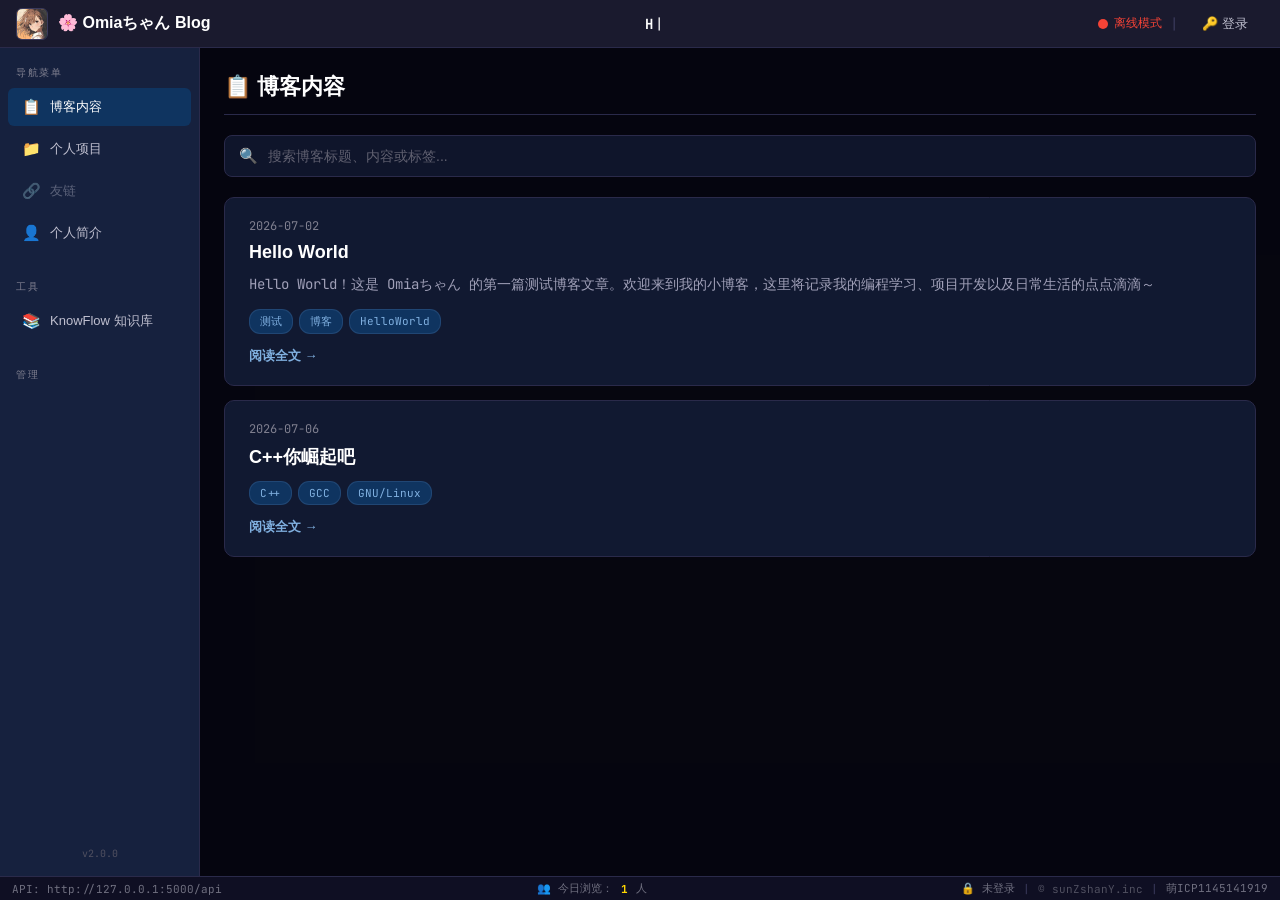
==== commit 80d2a362: "fix: 缩小图片显示尺寸 — 头像/博客/详情/预览" ====
--- a/index.html
+++ b/index.html
@@ -11,7 +11,6 @@
     <meta property="og:type" content="website">
     <title>Omiaちゃん的小博客</title>
     <link rel="icon" href="images/images1.jpg" type="image/jpeg">
-    <!-- JetBrains Mono 字体 -->
     <link rel="preconnect" href="https://fonts.googleapis.com">
     <link rel="preconnect" href="https://fonts.gstatic.com" crossorigin>
     <link href="https://fonts.googleapis.com/css2?family=JetBrains+Mono:ital,wght@0,100..800;1,100..800&display=swap" rel="stylesheet">
@@ -23,31 +22,30 @@
     <div class="bg-layer" id="bgLayer"></div>
     <div class="bg-overlay"></div>
 
-    <!-- ==================== Toast 通知容器 ==================== -->
-    <div id="toastContainer" class="toast-container"></div>
-
-    <!-- ==================== RinUI 布局 ==================== -->
+    <!-- ==================== Toast 容器 ==================== -->
+    <div id="toastContainer" class="toast-container" aria-live="polite"></div>
+
+    <!-- ==================== RinUI 主布局 ==================== -->
     <div class="rinui-layout">
 
-        <!-- ====== 顶部标题栏 (RinUI: #1a1a2e) ====== -->
-        <header class="rinui-topbar" id="topBar">
+        <!-- ====== 顶部标题栏 (#1a1a2e) ====== -->
+        <header class="rinui-topbar">
             <div class="topbar-left">
-                <img src="images/images1.jpg" alt="Logo" class="topbar-logo" title="Omiaちゃん">
+                <img src="images/images1.jpg" alt="Logo" class="topbar-logo">
                 <span class="topbar-title">🌸 Omiaちゃん Blog</span>
             </div>
+
             <div class="topbar-center">
-                <!-- 打字机效果区域 -->
                 <span id="typed-text" class="typed-text"></span>
-                <span class="cursor">|</span>
-            </div>
+                <span class="cursor" aria-hidden="true">|</span>
+            </div>
+
             <div class="topbar-right">
-                <!-- 连接状态指示灯 (RinUI 风格) -->
-                <span class="status-dot" id="apiStatusDot" title="API 连接状态"></span>
-                <span class="status-text" id="apiStatusText">离线模式</span>
-
-                <span class="topbar-divider">|</span>
-
-                <!-- 管理员面板 -->
+                <span class="status-indicator" title="API 状态">
+                    <span class="status-dot" id="apiStatusDot"></span>
+                    <span class="status-label" id="apiStatusText">离线模式</span>
+                </span>
+                <span class="topbar-separator">|</span>
                 <span id="adminBadge" class="admin-badge hidden">👑 管理员</span>
                 <button id="logoutBtn" class="rinui-btn flat hidden">🚪 登出</button>
                 <button id="loginBtn" class="rinui-btn flat">🔑 登录</button>
@@ -57,78 +55,71 @@
         <!-- ====== 主体区域 ====== -->
         <div class="rinui-main">
 
-            <!-- 侧边导航 (RinUI: #16213e) -->
-            <nav class="rinui-sidebar" id="sidebar">
-                <div class="sidebar-section-label">导航菜单</div>
-
-                <button class="sidebar-nav-btn active" data-target="blog">
-                    <span class="nav-icon">📋</span> 博客内容
-                </button>
-                <button class="sidebar-nav-btn" data-target="projects">
-                    <span class="nav-icon">📁</span> 个人项目
-                </button>
-                <button class="sidebar-nav-btn disabled" data-target="friends">
-                    <span class="nav-icon">🔗</span> 友链
-                </button>
-                <button class="sidebar-nav-btn" data-target="about">
-                    <span class="nav-icon">👤</span> 个人简介
-                </button>
-
-                <!-- 管理员专属：新建博客 -->
-                <div class="sidebar-section-label" style="margin-top: 16px;">管理</div>
-                <button class="sidebar-nav-btn admin-only hidden" id="sidebarNewBlog" data-action="new-blog">
-                    <span class="nav-icon">✏️</span> 新建博客
-                </button>
-
-                <!-- KnowFlow 知识库 -->
-                <div class="sidebar-section-label" style="margin-top: 8px;">工具</div>
-                <a href="knowflow.html" class="sidebar-nav-btn" style="text-decoration:none;">
-                    <span class="nav-icon">📚</span> KnowFlow 知识库
+            <!-- 侧边导航 (#16213e) -->
+            <nav class="rinui-sidebar" aria-label="主导航">
+                <span class="sidebar-label">导航菜单</span>
+
+                <button class="sidebar-btn active" data-panel="blog" aria-current="page">
+                    <span class="sidebar-btn-icon">📋</span> 博客内容
+                </button>
+                <button class="sidebar-btn" data-panel="projects">
+                    <span class="sidebar-btn-icon">📁</span> 个人项目
+                </button>
+                <button class="sidebar-btn disabled" data-panel="friends" disabled>
+                    <span class="sidebar-btn-icon">🔗</span> 友链
+                </button>
+                <button class="sidebar-btn" data-panel="about">
+                    <span class="sidebar-btn-icon">👤</span> 个人简介
+                </button>
+
+                <span class="sidebar-label" style="margin-top:14px;">工具</span>
+                <a href="knowflow/index.html" class="sidebar-btn" style="text-decoration:none;">
+                    <span class="sidebar-btn-icon">📚</span> KnowFlow 知识库
                 </a>
 
-                <div class="sidebar-spacer"></div>
-
-                <!-- 版本信息 (RinUI: #505060) -->
-                <span class="sidebar-version">v1.0.0</span>
+                <span class="sidebar-label" style="margin-top:14px;">管理</span>
+                <button class="sidebar-btn admin-only hidden" id="sidebarNewBlog" data-action="new-blog">
+                    <span class="sidebar-btn-icon">✏️</span> 新建博客
+                </button>
+
+                <span class="sidebar-spacer"></span>
+                <span class="sidebar-version">v2.0.0</span>
             </nav>
 
             <!-- 内容区 -->
-            <main class="rinui-content" id="mainContent">
-
-                <!-- 博客内容 -->
-                <section id="blog" class="content-panel active">
+            <main class="rinui-content">
+
+                <!-- ====== 博客内容 ====== -->
+                <section id="blog" class="content-panel active" aria-label="博客内容">
                     <div class="panel-header">
                         <h2 class="panel-title">📋 博客内容</h2>
                         <button id="addBlogBtn" class="rinui-btn primary hidden">✏️ 发布新博客</button>
                     </div>
-                    <!-- 搜索栏 -->
                     <div class="search-bar">
-                        <span class="search-icon">🔍</span>
-                        <input type="text" id="blogSearch" placeholder="搜索博客标题、内容或标签..." autocomplete="off">
-                    </div>
-                    <!-- 博客列表 -->
-                    <div class="blog-list" id="blogList"></div>
-                    <!-- 空状态 -->
+                        <span class="search-icon" aria-hidden="true">🔍</span>
+                        <input type="text" id="blogSearch" placeholder="搜索博客标题、内容或标签..." autocomplete="off" aria-label="搜索博客">
+                    </div>
+                    <div id="blogList" class="blog-list" role="feed"></div>
                     <div id="blogEmpty" class="empty-state hidden">
-                        <div class="empty-icon">📭</div>
+                        <span class="empty-icon" aria-hidden="true">📭</span>
                         <p class="empty-title">暂无博客文章</p>
-                        <p class="empty-subtitle">登录后点击「新建博客」开始创作吧！</p>
+                        <p class="empty-subtitle">登录后点击「新建博客」开始创作吧</p>
                     </div>
                 </section>
 
-                <!-- 个人项目 -->
-                <section id="projects" class="content-panel">
+                <!-- ====== 个人项目 ====== -->
+                <section id="projects" class="content-panel" aria-label="个人项目">
                     <h2 class="panel-title" style="text-align:center;">📁 个人项目开发</h2>
 
-                    <div class="rinui-card project-card-full">
-                        <div class="card-header-row">
-                            <h4>WEB_TODO</h4>
+                    <div class="project-card">
+                        <div class="project-card-header">
+                            <h3>WEB_TODO</h3>
                             <a href="https://sunzshany.github.io/TODO/" class="rinui-btn success" target="_blank" rel="noopener">
                                 🚀 立即体验
                             </a>
                         </div>
-                        <p class="card-desc">运用 HTML、CSS、JavaScript 以及 Python Flask 框架等技术开发的 TODO 事项管理工具，支持任务的增删改查和分类管理。</p>
-                        <div class="card-tags">
+                        <p class="project-desc">运用 HTML、CSS、JavaScript 以及 Python Flask 框架等技术开发的 TODO 事项管理工具，支持任务的增删改查和分类管理。</p>
+                        <div class="project-tags">
                             <span class="rinui-tag">HTML</span>
                             <span class="rinui-tag">CSS</span>
                             <span class="rinui-tag">JavaScript</span>
@@ -137,25 +128,26 @@
                     </div>
                 </section>
 
-                <!-- 友链 -->
-                <section id="friends" class="content-panel">
+                <!-- ====== 友链 ====== -->
+                <section id="friends" class="content-panel" aria-label="友链">
                     <h2 class="panel-title" style="text-align:center;">🔗 友链</h2>
                     <div class="empty-state">
-                        <div class="empty-icon">🔗</div>
-                        <p>暂未添加友链，敬请期待...</p>
+                        <span class="empty-icon" aria-hidden="true">🔗</span>
+                        <p class="empty-title">暂未添加友链</p>
+                        <p class="empty-subtitle">敬请期待...</p>
                     </div>
                 </section>
 
-                <!-- 个人简介 -->
-                <section id="about" class="content-panel">
+                <!-- ====== 个人简介 ====== -->
+                <section id="about" class="content-panel" aria-label="个人简介">
                     <h2 class="panel-title" style="text-align:center;">👤 个人简介喵~</h2>
                     <div class="about-content">
                         <img src="images/images1.jpg" alt="Omiaちゃん" class="profile-image">
                         <p>Hello Everyone，我是Omiaちゃん，一名普通の中职生，爱好是写代码、玩FPS类游戏、音游等......</p>
 
-                        <!-- 技能 -->
-                        <div class="rinui-card" style="margin-top: 24px;">
-                            <h3 class="card-section-title">喜欢的编程语言</h3>
+                        <!-- 编程语言排行 -->
+                        <div class="skill-card">
+                            <h3 class="skill-heading">喜欢的编程语言</h3>
                             <div class="skill-list">
                                 <div class="skill-item">
                                     <span class="skill-rank">🥇 No.1</span>
@@ -175,9 +167,9 @@
                             </div>
                         </div>
 
-                        <!-- Linux 发行版 -->
-                        <div class="rinui-card" style="margin-top: 20px;">
-                            <h3 class="card-section-title">最喜欢的Linux发行版</h3>
+                        <!-- Linux 发行版排行 -->
+                        <div class="skill-card">
+                            <h3 class="skill-heading">最喜欢的Linux发行版</h3>
                             <div class="linux-list">
                                 <div class="linux-item">
                                     <span class="linux-rank">🥇 No.1</span>
@@ -202,43 +194,39 @@
             </main>
         </div>
 
-        <!-- ====== 底部状态栏 (RinUI: #0f0f23) ====== -->
-        <footer class="rinui-statusbar" id="statusBar">
-            <span class="statusbar-left">API: http://127.0.0.1:5000/api</span>
-            <span class="statusbar-center">
-                <!-- 访客计数 -->
-                <span class="visitor-badge">
-                    👥 今日浏览：<span id="visitorCount">0</span> 人
-                </span>
+        <!-- ====== 底部状态栏 (#0f0f23) ====== -->
+        <footer class="rinui-statusbar" role="contentinfo">
+            <span class="statusbar-item">API: http://127.0.0.1:5000/api</span>
+            <span class="statusbar-item statusbar-center">
+                👥 今日浏览：<span id="visitorCount">0</span> 人
             </span>
-            <span class="statusbar-right">
+            <span class="statusbar-item">
                 <span id="statusUser">🔒 未登录</span>
-                <span class="statusbar-divider">|</span>
-                <span class="hidden-login" id="hiddenLogin">© sunZshanY.inc</span>
-                <span class="statusbar-divider">|</span>
+                <span class="statusbar-separator">|</span>
+                <span class="hidden-login" id="hiddenLogin" title="管理员登录">© sunZshanY.inc</span>
+                <span class="statusbar-separator">|</span>
                 <span>萌ICP1145141919</span>
             </span>
         </footer>
-
     </div>
 
-    <!-- ==================== 登录弹窗 ==================== -->
-    <div id="loginModal" class="modal hidden">
+    <!-- ==================== 管理员登录弹窗 ==================== -->
+    <div id="loginModal" class="modal hidden" role="dialog" aria-modal="true" aria-label="管理员登录">
         <div class="modal-content">
             <div class="modal-header">
                 <h3>🔑 管理员登录</h3>
-                <button class="close-modal" onclick="closeModal('loginModal')">&times;</button>
+                <button class="modal-close" onclick="closeModal('loginModal')" aria-label="关闭">&times;</button>
             </div>
             <div class="modal-body">
-                <div class="form-group">
+                <div class="form-field">
                     <label for="username">用户名</label>
                     <input type="text" id="username" placeholder="请输入用户名" autocomplete="username">
                 </div>
-                <div class="form-group">
+                <div class="form-field">
                     <label for="password">密码</label>
                     <input type="password" id="password" placeholder="请输入密码" autocomplete="current-password">
                 </div>
-                <div class="error-message" id="loginError"></div>
+                <div class="form-error" id="loginError"></div>
             </div>
             <div class="modal-footer">
                 <button class="rinui-btn flat" onclick="closeModal('loginModal')">取消</button>
@@ -248,38 +236,38 @@
     </div>
 
     <!-- ==================== 博客编辑弹窗 ==================== -->
-    <div id="blogModal" class="modal hidden">
+    <div id="blogModal" class="modal hidden" role="dialog" aria-modal="true" aria-label="编辑博客">
         <div class="modal-content">
             <div class="modal-header">
                 <h3 id="blogModalTitle">✏️ 发布新博客</h3>
-                <button class="close-modal" onclick="closeModal('blogModal')">&times;</button>
+                <button class="modal-close" onclick="closeModal('blogModal')" aria-label="关闭">&times;</button>
             </div>
             <div class="modal-body">
                 <input type="hidden" id="blogId">
-                <div class="form-group">
-                    <label for="blogTitle">标题 *</label>
-                    <input type="text" id="blogTitle" placeholder="请输入博客标题" maxlength="100">
-                </div>
-                <div class="form-group">
-                    <label for="blogDate">日期 *</label>
-                    <input type="date" id="blogDate">
-                </div>
-                <div class="form-group">
+                <div class="form-field">
+                    <label for="blogTitle">标题 <span class="required">*</span></label>
+                    <input type="text" id="blogTitle" placeholder="请输入博客标题" maxlength="100" required>
+                </div>
+                <div class="form-field">
+                    <label for="blogDate">日期 <span class="required">*</span></label>
+                    <input type="date" id="blogDate" required>
+                </div>
+                <div class="form-field">
                     <label for="blogContent">内容</label>
                     <textarea id="blogContent" rows="6" placeholder="请输入博客内容..." maxlength="5000"></textarea>
                     <span class="char-count" id="charCount">0 / 5000</span>
                 </div>
-                <div class="form-group">
+                <div class="form-field">
                     <label for="blogTags">标签（用逗号分隔）</label>
                     <input type="text" id="blogTags" placeholder="例如：Python, Flask, CSS, Linux..." maxlength="200">
                 </div>
-                <div class="form-group">
-                    <label for="blogImageFile">图片（可选，选择本地图片或输入URL）</label>
-                    <input type="file" id="blogImageFile" accept="image/*" style="margin-bottom: 8px;">
-                    <input type="text" id="blogImage" placeholder="或输入图片URL地址，例如：images/photo.jpg" maxlength="500">
-                    <div id="imagePreview" style="margin-top: 8px; display: none;">
-                        <img id="imagePreviewImg" src="" alt="预览" style="max-width: 200px; max-height: 150px; border-radius: 8px; border: 1px solid rgba(255,255,255,0.2);">
-                        <button type="button" id="clearImageBtn" style="display: block; margin-top: 4px; background: none; border: none; color: #f44336; cursor: pointer; font-size: 13px;">❌ 清除图片</button>
+                <div class="form-field">
+                    <label>图片（可选，本地文件或 URL）</label>
+                    <input type="file" id="blogImageFile" accept="image/*" style="margin-bottom:8px;">
+                    <input type="text" id="blogImage" placeholder="或输入图片 URL 地址" maxlength="500">
+                    <div id="imagePreview" class="image-preview hidden">
+                        <img id="imagePreviewImg" src="" alt="图片预览">
+                        <button type="button" id="clearImageBtn" class="image-clear-btn">✕ 清除图片</button>
                     </div>
                 </div>
             </div>
@@ -290,12 +278,12 @@
         </div>
     </div>
 
-    <!-- ==================== 博客详情查看弹窗 ==================== -->
-    <div id="blogDetailModal" class="modal hidden">
-        <div class="modal-content detail-content">
+    <!-- ==================== 博客详情弹窗 ==================== -->
+    <div id="blogDetailModal" class="modal hidden" role="dialog" aria-modal="true" aria-label="博客详情">
+        <div class="modal-content modal-detail">
             <div class="modal-header detail-header">
                 <h3 id="detailTitle"></h3>
-                <button class="close-modal" onclick="closeModal('blogDetailModal')">&times;</button>
+                <button class="modal-close" onclick="closeModal('blogDetailModal')" aria-label="关闭">&times;</button>
             </div>
             <div class="modal-body detail-body">
                 <div id="detailMeta" class="detail-meta"></div>
@@ -310,7 +298,7 @@
         </div>
     </div>
 
-    <!-- ==================== 主脚本 ==================== -->
+    <!-- ==================== 脚本 ==================== -->
     <script src="js/alert.js" defer></script>
 </body>
 </html>
--- a/css/style.css
+++ b/css/style.css
@@ -1,54 +1,70 @@
 /* ============================================================
-   RinUI Fluent Design Dark Theme — Omiaちゃん Blog
+   Omiaちゃん Blog — RinUI Fluent Design Dark Theme v2.0
    ============================================================
-   色彩体系 (来源: RinUI QML 组件):
-     #1a1a2e  顶部标题栏 / Top Bar
-     #16213e  侧边栏 / 卡片 / GroupBox 背景
-     #0f3460  激活高亮 / 标签背景
-     #0f0f23  底部状态栏 / Footer
-     #2a2a4a  边框色 (默认)
-     #3a3a5c  边框色 (悬停)
-     #ffffff  主文字 / 激活文字
-     #c0c0d0  常规文字 / 标签
+   严格遵循 RinUI QML 组件色彩规范:
+     #1a1a2e  顶部标题栏背景
+     #16213e  侧边栏 / 卡片背景
+     #0f3460  激活态 / 标签背景
+     #0f0f23  底部状态栏背景
+     #2a2a4a  默认边框
+     #3a3a5c  悬停边框
+     #ffffff  主文字 / 激活态文字
+     #c0c0d0  常规文字
      #a0a0b8  次要文字
-     #808090  弱化文字 / 描述
+     #808090  弱化文字
      #707080  状态栏文字
      #606070  禁用文字
-     #505060  版本文字
-     #4caf50  连接成功绿
-     #f44336  断开/错误红
+     #505060  版本号文字
+     #4caf50  连接成功
+     #f44336  错误 / 断开连接
      #80b0e0  标签文字色
+     #ffd700  管理员 / 高亮金色
    ============================================================ */
 
+/* ==================== CSS 变量 ==================== */
+:root {
+    --rinui-topbar:     #1a1a2e;
+    --rinui-sidebar:    #16213e;
+    --rinui-active:     #0f3460;
+    --rinui-statusbar:  #0f0f23;
+    --rinui-border:     #2a2a4a;
+    --rinui-border-hov: #3a3a5c;
+    --rinui-text:       #ffffff;
+    --rinui-text-reg:   #c0c0d0;
+    --rinui-text-sub:   #a0a0b8;
+    --rinui-text-muted: #808090;
+    --rinui-text-stat:  #707080;
+    --rinui-text-dis:   #606070;
+    --rinui-text-ver:   #505060;
+    --rinui-green:      #4caf50;
+    --rinui-red:        #f44336;
+    --rinui-tag-text:   #80b0e0;
+    --rinui-gold:       #ffd700;
+    --font-cn: 'Microsoft YaHei', 'SimHei', '黑体', sans-serif;
+    --font-mono: 'JetBrains Mono', 'SimHei', monospace;
+}
+
 /* ==================== Reset ==================== */
-*, *::before, *::after {
-    margin: 0;
-    padding: 0;
-    box-sizing: border-box;
-}
-
-html {
-    scroll-behavior: smooth;
-}
+*, *::before, *::after { margin: 0; padding: 0; box-sizing: border-box; }
+html { scroll-behavior: smooth; }
 
 body {
     min-height: 100vh;
-    font-family: 'JetBrains Mono', 'Microsoft YaHei', 'SimHei', sans-serif;
+    font-family: var(--font-mono);
     background: #0a0a1a;
-    color: #c0c0d0;
+    color: var(--rinui-text-reg);
     overflow-x: hidden;
     opacity: 0;
     transition: opacity 0.6s ease-in-out;
 }
-
-body.loaded {
-    opacity: 1;
-}
+body.loaded { opacity: 1; }
+
+/* ==================== 工具类 ==================== */
+.hidden { display: none !important; }
 
 /* ==================== 背景层 ==================== */
 .bg-layer {
-    position: fixed;
-    top: 0; left: 0;
+    position: fixed; top: 0; left: 0;
     width: 100%; height: 100%;
     z-index: -2;
     background-size: cover;
@@ -57,21 +73,14 @@
     transition: background-image 1.5s ease-in-out, opacity 1.5s ease-in-out;
     opacity: 0;
 }
-
 .bg-overlay {
-    position: fixed;
-    top: 0; left: 0;
+    position: fixed; top: 0; left: 0;
     width: 100%; height: 100%;
     z-index: -1;
     background: rgba(0, 0, 0, 0.55);
 }
 
-/* ==================== 隐藏类 ==================== */
-.hidden {
-    display: none !important;
-}
-
-/* ==================== RinUI 布局 ==================== */
+/* ==================== RinUI 布局框架 ==================== */
 .rinui-layout {
     display: flex;
     flex-direction: column;
@@ -80,1039 +89,683 @@
     z-index: 1;
 }
 
-/* ---- 顶部标题栏 (#1a1a2e, 48px) ---- */
+/* ---- 顶部标题栏 (48px) ---- */
 .rinui-topbar {
     display: flex;
     align-items: center;
-    justify-content: space-between;
-    height: 48px;
-    min-height: 48px;
+    height: 48px; min-height: 48px;
     padding: 0 16px;
-    background: #1a1a2e;
-    border-bottom: 1px solid #2a2a4a;
+    background: var(--rinui-topbar);
+    border-bottom: 1px solid var(--rinui-border);
     z-index: 50;
-    gap: 12px;
-}
-
+    gap: 16px;
+}
 .topbar-left {
-    display: flex;
-    align-items: center;
-    gap: 10px;
-    flex-shrink: 0;
-}
-
+    display: flex; align-items: center; gap: 10px; flex-shrink: 0;
+}
 .topbar-logo {
     width: 32px; height: 32px;
     border-radius: 6px;
     object-fit: cover;
-    border: 1px solid #3a3a5c;
-}
-
+    border: 1px solid var(--rinui-border-hov);
+}
 .topbar-title {
-    color: #ffffff;
+    color: var(--rinui-text);
     font-size: 16px;
     font-weight: bold;
-    font-family: 'Microsoft YaHei', 'SimHei', sans-serif;
+    font-family: var(--font-cn);
     white-space: nowrap;
 }
-
 .topbar-center {
-    display: flex;
-    align-items: center;
-    justify-content: center;
-    gap: 2px;
-    flex: 1;
-    min-width: 0;
-    overflow: hidden;
-}
-
+    display: flex; align-items: center; justify-content: center;
+    flex: 1; min-width: 0; overflow: hidden; gap: 2px;
+}
 .typed-text {
-    color: #ffffff;
-    font-size: 14px;
-    font-weight: bold;
-    white-space: nowrap;
-    overflow: hidden;
-    text-overflow: ellipsis;
-}
-
+    color: var(--rinui-text);
+    font-size: 14px; font-weight: bold;
+    white-space: nowrap; overflow: hidden; text-overflow: ellipsis;
+}
 .cursor {
     display: inline-block;
-    color: #ffffff;
+    color: var(--rinui-text);
     font-size: 14px;
     animation: cursorBlink 0.7s infinite;
 }
-
 @keyframes cursorBlink {
     0%, 50% { opacity: 1; }
     51%, 100% { opacity: 0; }
 }
-
 .topbar-right {
-    display: flex;
-    align-items: center;
-    gap: 8px;
-    flex-shrink: 0;
-}
-
-.topbar-divider {
-    color: #3a3a5c;
-    font-size: 14px;
-}
-
-/* 连接状态 */
+    display: flex; align-items: center; gap: 8px; flex-shrink: 0;
+}
+.topbar-separator { color: var(--rinui-border-hov); font-size: 14px; }
+
+/* 连接状态指示器 */
+.status-indicator {
+    display: flex; align-items: center; gap: 6px;
+}
 .status-dot {
     width: 10px; height: 10px;
     border-radius: 50%;
-    background: #f44336;
+    background: var(--rinui-red);
     transition: background 0.3s ease;
-    flex-shrink: 0;
-}
-.status-dot.connected { background: #4caf50; }
-
-.status-text {
+}
+.status-dot.connected { background: var(--rinui-green); }
+.status-label {
     font-size: 12px;
-    font-family: 'Microsoft YaHei', 'SimHei', sans-serif;
-    color: #f44336;
+    font-family: var(--font-cn);
+    color: var(--rinui-red);
     transition: color 0.3s ease;
 }
-.status-text.connected { color: #4caf50; }
-
-/* 管理员徽章 */
+.status-label.connected { color: var(--rinui-green); }
+
+/* 管理员 */
 .admin-badge {
-    font-size: 12px;
-    color: #ffd700;
-    font-family: 'Microsoft YaHei', 'SimHei', sans-serif;
-    font-weight: bold;
+    font-size: 12px; color: var(--rinui-gold);
+    font-family: var(--font-cn); font-weight: bold;
 }
 
 /* ---- 主体区域 ---- */
 .rinui-main {
-    display: flex;
-    flex: 1;
-    min-height: 0;
-    overflow: hidden;
-}
-
-/* ---- 侧边栏 (#16213e, 200px) ---- */
+    display: flex; flex: 1; min-height: 0; overflow: hidden;
+}
+
+/* ---- 侧边栏 (200px) ---- */
 .rinui-sidebar {
-    width: 200px;
-    min-width: 200px;
-    background: #16213e;
-    border-right: 1px solid #2a2a4a;
-    display: flex;
-    flex-direction: column;
-    padding: 8px;
-    gap: 4px;
-    overflow-y: auto;
-    overflow-x: hidden;
-}
-
-.sidebar-section-label {
-    color: #808090;
-    font-size: 11px;
-    font-family: 'Microsoft YaHei', 'SimHei', sans-serif;
-    padding: 8px 8px 4px;
+    width: 200px; min-width: 200px;
+    background: var(--rinui-sidebar);
+    border-right: 1px solid var(--rinui-border);
+    display: flex; flex-direction: column;
+    padding: 8px; gap: 4px;
+    overflow-y: auto; overflow-x: hidden;
+}
+.sidebar-label {
+    color: var(--rinui-text-muted);
+    font-size: 10px;
+    font-family: var(--font-cn);
+    padding: 10px 8px 4px;
     text-transform: uppercase;
-    letter-spacing: 1px;
-}
-
-.sidebar-nav-btn {
-    display: flex;
-    align-items: center;
-    gap: 8px;
-    width: 100%;
-    height: 40px;
+    letter-spacing: 1.5px;
+}
+.sidebar-btn {
+    display: flex; align-items: center; gap: 8px;
+    width: 100%; height: 38px;
     padding: 0 12px;
-    background: transparent;
-    border: none;
+    background: transparent; border: none;
     border-radius: 6px;
-    color: #c0c0d0;
-    font-size: 14px;
-    font-family: 'Microsoft YaHei', 'SimHei', sans-serif;
+    color: var(--rinui-text-reg);
+    font-size: 13px; font-family: var(--font-cn);
     cursor: pointer;
-    transition: all 0.2s ease;
+    transition: all 0.15s ease;
     text-align: left;
 }
-
-.sidebar-nav-btn:hover:not(.disabled) {
+.sidebar-btn:hover:not(.disabled):not([disabled]) {
     background: rgba(255, 255, 255, 0.05);
-    color: #ffffff;
-}
-
-.sidebar-nav-btn.active {
-    background: #0f3460;
-    color: #ffffff;
-}
-
-.sidebar-nav-btn.disabled {
-    opacity: 0.4;
-    cursor: not-allowed;
-}
-
-.nav-icon {
-    font-size: 16px;
-    width: 24px;
-    text-align: center;
-    flex-shrink: 0;
-}
-
-.sidebar-spacer {
-    flex: 1;
-}
-
+    color: var(--rinui-text);
+}
+.sidebar-btn.active {
+    background: var(--rinui-active);
+    color: var(--rinui-text);
+}
+.sidebar-btn.disabled, .sidebar-btn[disabled] {
+    opacity: 0.4; cursor: not-allowed;
+}
+.sidebar-btn-icon {
+    font-size: 15px; width: 22px; text-align: center; flex-shrink: 0;
+}
+.sidebar-spacer { flex: 1; }
 .sidebar-version {
-    color: #505060;
-    font-size: 11px;
-    font-family: 'JetBrains Mono', monospace;
-    padding: 8px;
-    text-align: center;
+    color: var(--rinui-text-ver);
+    font-size: 10px; font-family: var(--font-mono);
+    padding: 8px; text-align: center;
 }
 
 /* ---- 内容区 ---- */
 .rinui-content {
-    flex: 1;
-    overflow-y: auto;
-    overflow-x: hidden;
+    flex: 1; overflow-y: auto; overflow-x: hidden;
     padding: 24px;
     background: rgba(10, 10, 26, 0.3);
 }
-
-/* 内容面板切换 */
 .content-panel {
     display: none;
-    animation: panelFadeIn 0.4s ease forwards;
-}
-
-.content-panel.active {
-    display: block;
-}
-
-@keyframes panelFadeIn {
+    animation: panelIn 0.35s ease forwards;
+}
+.content-panel.active { display: block; }
+@keyframes panelIn {
     from { opacity: 0; transform: translateY(12px); }
     to   { opacity: 1; transform: translateY(0); }
 }
 
-/* ---- 底部状态栏 (#0f0f23, 24px) ---- */
+/* 面板标题 */
+.panel-header {
+    display: flex; align-items: center; justify-content: space-between;
+    margin-bottom: 20px; padding-bottom: 12px;
+    border-bottom: 1px solid var(--rinui-border);
+}
+.panel-title {
+    color: var(--rinui-text);
+    font-size: 22px; font-weight: bold;
+    font-family: var(--font-cn);
+}
+
+/* ---- 底部状态栏 (24px) ---- */
 .rinui-statusbar {
-    display: flex;
-    align-items: center;
-    justify-content: space-between;
-    height: 24px;
-    min-height: 24px;
+    display: flex; align-items: center; justify-content: space-between;
+    height: 24px; min-height: 24px;
     padding: 0 12px;
-    background: #0f0f23;
-    border-top: 1px solid #2a2a4a;
-    font-size: 11px;
-    font-family: 'JetBrains Mono', 'Microsoft YaHei', monospace;
-    color: #707080;
-    gap: 16px;
-    z-index: 50;
-}
-
-.statusbar-left,
-.statusbar-center,
-.statusbar-right {
-    display: flex;
-    align-items: center;
-    gap: 8px;
-    white-space: nowrap;
-}
-
-.statusbar-center {
-    flex: 1;
-    justify-content: center;
-}
-
-.statusbar-divider {
-    color: #3a3a5c;
-}
-
-.visitor-badge {
-    display: inline-flex;
-    align-items: center;
-    gap: 4px;
-    color: #a0a0b8;
-}
-
-#visitorCount {
-    color: #ffd700;
-    font-weight: bold;
-}
-
-#statusUser {
-    color: #707080;
-}
-#statusUser.logged-in {
-    color: #4caf50;
-}
+    background: var(--rinui-statusbar);
+    border-top: 1px solid var(--rinui-border);
+    font-size: 11px; font-family: var(--font-mono);
+    color: var(--rinui-text-stat);
+    gap: 16px; z-index: 50;
+}
+.statusbar-item {
+    display: flex; align-items: center; gap: 8px; white-space: nowrap;
+}
+.statusbar-center { flex: 1; justify-content: center; }
+.statusbar-separator { color: var(--rinui-border-hov); }
+
+#visitorCount { color: var(--rinui-gold); font-weight: bold; }
+
+#statusUser.logged-in { color: var(--rinui-green); }
 
 .hidden-login {
-    cursor: pointer;
-    color: #505060;
+    cursor: pointer; color: var(--rinui-text-ver);
     transition: color 0.3s ease;
 }
-.hidden-login:hover {
-    color: #a0a0b8;
-}
+.hidden-login:hover { color: var(--rinui-text-sub); }
 
 /* ==================== RinUI 按钮系统 ==================== */
 .rinui-btn {
-    display: inline-flex;
-    align-items: center;
-    gap: 6px;
+    display: inline-flex; align-items: center; gap: 6px;
     padding: 8px 16px;
-    border: none;
-    border-radius: 6px;
-    font-size: 13px;
-    font-family: 'Microsoft YaHei', 'SimHei', sans-serif;
-    font-weight: 500;
+    border: none; border-radius: 6px;
+    font-size: 13px; font-family: var(--font-cn); font-weight: 500;
     cursor: pointer;
-    transition: all 0.2s ease;
-    outline: none;
-    white-space: nowrap;
-}
-
-.rinui-btn.flat {
-    background: transparent;
-    color: #c0c0d0;
-}
-.rinui-btn.flat:hover {
-    background: rgba(255, 255, 255, 0.08);
-    color: #ffffff;
-}
-
-.rinui-btn.primary {
-    background: #0f3460;
-    color: #ffffff;
-}
-.rinui-btn.primary:hover {
-    background: #1a4a80;
-    box-shadow: 0 4px 12px rgba(15, 52, 96, 0.5);
-}
+    transition: all 0.15s ease;
+    outline: none; white-space: nowrap;
+    text-decoration: none;
+    color: var(--rinui-text-reg);
+}
+.rinui-btn.flat { background: transparent; color: var(--rinui-text-reg); }
+.rinui-btn.flat:hover { background: rgba(255,255,255,0.06); color: var(--rinui-text); }
+
+.rinui-btn.primary { background: var(--rinui-active); color: var(--rinui-text); }
+.rinui-btn.primary:hover { background: #1a4a80; box-shadow: 0 4px 12px rgba(15,52,96,0.5); }
 
 .rinui-btn.success {
-    background: linear-gradient(135deg, #11998e 0%, #38ef7d 100%);
+    background: linear-gradient(135deg, #11998e, #38ef7d);
     color: #fff;
-    text-decoration: none;
-    box-shadow: 0 4px 15px rgba(17, 153, 142, 0.3);
+    box-shadow: 0 4px 15px rgba(17,153,142,0.3);
 }
 .rinui-btn.success:hover {
     transform: translateY(-2px);
-    box-shadow: 0 6px 20px rgba(17, 153, 142, 0.5);
-}
-
-.rinui-btn.danger {
-    background: rgba(244, 67, 54, 0.8);
-    color: #ffffff;
-}
-.rinui-btn.danger:hover {
-    background: rgba(244, 67, 54, 1);
-    box-shadow: 0 4px 12px rgba(244, 67, 54, 0.4);
-}
-
-/* ==================== RinUI 卡片 ==================== */
-.rinui-card {
-    background: rgba(22, 33, 62, 0.8);
-    border: 1px solid #2a2a4a;
-    border-radius: 10px;
-    padding: 20px 24px;
-    transition: all 0.3s ease;
-    backdrop-filter: blur(10px);
-}
-.rinui-card:hover {
-    border-color: #3a3a5c;
-    box-shadow: 0 8px 25px rgba(0, 0, 0, 0.3);
-}
+    box-shadow: 0 6px 20px rgba(17,153,142,0.5);
+}
+
+.rinui-btn.danger { background: rgba(244,67,54,0.85); color: #fff; }
+.rinui-btn.danger:hover { background: rgba(244,67,54,1); box-shadow: 0 4px 12px rgba(244,67,54,0.4); }
 
 /* ==================== RinUI 标签 ==================== */
 .rinui-tag {
     display: inline-block;
     padding: 4px 10px;
-    background: #0f3460;
-    color: #80b0e0;
-    font-size: 11px;
-    font-family: 'JetBrains Mono', monospace;
+    background: var(--rinui-active);
+    color: var(--rinui-tag-text);
+    font-size: 11px; font-family: var(--font-mono);
     border-radius: 11px;
-    border: 1px solid rgba(128, 176, 224, 0.15);
-    transition: all 0.2s ease;
+    border: 1px solid rgba(128,176,224,0.15);
+    transition: all 0.15s ease;
 }
 .rinui-tag:hover {
     background: #1a4a80;
     transform: translateY(-1px);
 }
 
-/* ==================== 面板标题 ==================== */
-.panel-header {
-    display: flex;
-    align-items: center;
-    justify-content: space-between;
-    margin-bottom: 20px;
-    padding-bottom: 12px;
-    border-bottom: 1px solid #2a2a4a;
-}
-
-.panel-title {
-    color: #ffffff;
-    font-size: 22px;
-    font-weight: bold;
-    font-family: 'Microsoft YaHei', 'SimHei', sans-serif;
-}
-
 /* ==================== 搜索栏 ==================== */
 .search-bar {
-    display: flex;
-    align-items: center;
-    gap: 10px;
-    background: rgba(22, 33, 62, 0.6);
-    border: 1px solid #2a2a4a;
-    border-radius: 8px;
-    padding: 0 14px;
+    display: flex; align-items: center; gap: 10px;
+    background: rgba(22,33,62,0.6);
+    border: 1px solid var(--rinui-border);
+    border-radius: 8px; padding: 0 14px;
     margin-bottom: 20px;
-    transition: border-color 0.3s ease;
+    transition: border-color 0.2s ease;
 }
 .search-bar:focus-within {
-    border-color: #0f3460;
-    box-shadow: 0 0 0 3px rgba(15, 52, 96, 0.2);
-}
-
-.search-icon {
-    font-size: 16px;
-    flex-shrink: 0;
-    color: #808090;
-}
-
+    border-color: var(--rinui-active);
+    box-shadow: 0 0 0 3px rgba(15,52,96,0.2);
+}
+.search-icon { font-size: 15px; color: var(--rinui-text-muted); flex-shrink: 0; }
 .search-bar input {
-    flex: 1;
-    background: transparent;
-    border: none;
-    outline: none;
+    flex: 1; background: transparent; border: none; outline: none;
     padding: 12px 0;
-    color: #ffffff;
-    font-size: 14px;
-    font-family: 'Microsoft YaHei', 'SimHei', sans-serif;
-}
-.search-bar input::placeholder {
-    color: #606070;
-}
+    color: var(--rinui-text);
+    font-size: 14px; font-family: var(--font-cn);
+}
+.search-bar input::placeholder { color: var(--rinui-text-dis); }
 
 /* ==================== 博客列表 ==================== */
 .blog-list {
-    display: flex;
-    flex-direction: column;
-    gap: 14px;
-}
-
+    display: flex; flex-direction: column; gap: 14px;
+}
 .blog-card {
-    background: rgba(22, 33, 62, 0.75);
-    border: 1px solid #2a2a4a;
+    background: rgba(22,33,62,0.75);
+    border: 1px solid var(--rinui-border);
     border-radius: 10px;
     padding: 20px 24px;
-    transition: all 0.3s ease;
+    transition: all 0.25s ease;
     backdrop-filter: blur(10px);
     cursor: pointer;
-    animation: cardSlideIn 0.4s ease forwards;
-}
-
+    animation: cardIn 0.35s ease forwards;
+}
 .blog-card:hover {
-    border-color: #3a3a5c;
-    transform: translateY(-4px);
-    box-shadow: 0 10px 30px rgba(0, 0, 0, 0.4);
-    background: rgba(22, 33, 62, 0.9);
-}
-
-@keyframes cardSlideIn {
-    from { opacity: 0; transform: translateY(16px); }
+    border-color: var(--rinui-border-hov);
+    transform: translateY(-3px);
+    box-shadow: 0 8px 24px rgba(0,0,0,0.35);
+    background: rgba(22,33,62,0.9);
+}
+@keyframes cardIn {
+    from { opacity: 0; transform: translateY(14px); }
     to   { opacity: 1; transform: translateY(0); }
 }
 
 .blog-date {
-    color: #808090;
-    font-size: 12px;
-    font-family: 'JetBrains Mono', monospace;
+    color: var(--rinui-text-muted);
+    font-size: 12px; font-family: var(--font-mono);
     margin-bottom: 8px;
 }
-
-.blog-card h3, .blog-card-title {
-    color: #ffffff;
-    font-size: 18px;
-    font-weight: bold;
-    font-family: 'Microsoft YaHei', 'SimHei', sans-serif;
+.blog-card-title {
+    color: var(--rinui-text);
+    font-size: 18px; font-weight: bold;
+    font-family: var(--font-cn);
     margin-bottom: 10px;
-    cursor: pointer;
-    transition: color 0.2s ease;
-}
-.blog-card-title:hover {
-    color: #80b0e0;
-}
+    cursor: pointer; transition: color 0.2s ease;
+}
+.blog-card-title:hover { color: var(--rinui-tag-text); }
 
 .blog-card p {
-    color: #a0a0b8;
-    font-size: 14px;
-    line-height: 1.7;
+    color: var(--rinui-text-sub);
+    font-size: 14px; line-height: 1.7;
     margin-bottom: 12px;
 }
 
 .blog-image-wrapper {
-    margin-bottom: 12px;
-    border-radius: 8px;
-    overflow: hidden;
+    margin-bottom: 12px; border-radius: 8px; overflow: hidden;
 }
 .blog-image {
-    width: 100%;
-    max-height: 300px;
-    object-fit: cover;
-    border-radius: 8px;
-    border: 1px solid #2a2a4a;
-    cursor: pointer;
-    transition: transform 0.3s ease;
-}
-.blog-image:hover {
-    transform: scale(1.02);
-}
-
-.blog-tags-row {
-    display: flex;
-    flex-wrap: wrap;
-    gap: 6px;
-    margin-bottom: 10px;
-}
+    width: 100%; max-height: 200px; object-fit: cover;
+    border-radius: 8px; border: 1px solid var(--rinui-border);
+    cursor: pointer; transition: transform 0.3s ease;
+}
+.blog-image:hover { transform: scale(1.02); }
+
+.blog-tags-row { display: flex; flex-wrap: wrap; gap: 6px; margin-bottom: 10px; }
 
 .blog-tag {
     display: inline-block;
     padding: 4px 10px;
-    background: #0f3460;
-    color: #80b0e0;
-    font-size: 11px;
-    font-family: 'JetBrains Mono', monospace;
+    background: var(--rinui-active);
+    color: var(--rinui-tag-text);
+    font-size: 11px; font-family: var(--font-mono);
     border-radius: 11px;
-    border: 1px solid rgba(128, 176, 224, 0.15);
-    transition: all 0.2s ease;
-}
-.blog-tag:hover {
-    background: #1a4a80;
-    transform: translateY(-1px);
-}
+    border: 1px solid rgba(128,176,224,0.15);
+    transition: all 0.15s ease;
+}
+.blog-tag:hover { background: #1a4a80; transform: translateY(-1px); }
 
 .read-more {
     display: inline-block;
-    color: #80b0e0;
-    font-size: 13px;
-    cursor: pointer;
-    font-weight: 600;
-    font-family: 'Microsoft YaHei', 'SimHei', sans-serif;
-    transition: all 0.2s ease;
-}
-.read-more:hover {
-    color: #a0d0ff;
-    transform: translateX(4px);
-}
-
-/* 博客操作按钮 */
+    color: var(--rinui-tag-text);
+    font-size: 13px; font-weight: 600;
+    font-family: var(--font-cn);
+    cursor: pointer; transition: all 0.2s ease;
+}
+.read-more:hover { color: #a0d0ff; transform: translateX(4px); }
+
 .blog-actions {
-    display: flex;
-    gap: 8px;
-    margin-top: 12px;
-    padding-top: 12px;
-    border-top: 1px solid #2a2a4a;
-}
-
-/* ==================== 项目卡片 ==================== */
-.project-card-full {
-    margin-top: 8px;
-}
-
-.card-header-row {
-    display: flex;
-    justify-content: space-between;
-    align-items: center;
-    margin-bottom: 14px;
-}
-.card-header-row h4 {
-    color: #ffffff;
-    font-size: 20px;
-    font-weight: bold;
-    font-family: 'Microsoft YaHei', 'SimHei', sans-serif;
-}
-
-.card-desc {
-    color: #a0a0b8;
-    font-size: 15px;
-    line-height: 1.8;
-    margin-bottom: 16px;
-    padding-left: 16px;
-    border-left: 3px solid #3a3a5c;
-}
-
-.card-tags {
-    display: flex;
-    flex-wrap: wrap;
-    gap: 6px;
-    padding-top: 14px;
-    border-top: 1px solid #2a2a4a;
+    display: flex; gap: 8px;
+    margin-top: 12px; padding-top: 12px;
+    border-top: 1px solid var(--rinui-border);
 }
 
 /* ==================== 空状态 ==================== */
 .empty-state {
     text-align: center;
     padding: 60px 20px;
-    background: rgba(22, 33, 62, 0.4);
-    border: 1px solid #2a2a4a;
+    background: rgba(22,33,62,0.3);
+    border: 1px dashed var(--rinui-border-hov);
+    border-radius: 12px;
+}
+.empty-icon { font-size: 48px; margin-bottom: 16px; display: block; }
+.empty-title {
+    font-size: 18px; color: var(--rinui-red);
+    font-weight: bold; font-family: var(--font-cn);
+    margin-bottom: 6px;
+}
+.empty-subtitle {
+    font-size: 14px; color: var(--rinui-text-muted);
+    font-family: var(--font-cn);
+}
+
+/* ==================== 项目卡片 ==================== */
+.project-card {
+    background: rgba(22,33,62,0.75);
+    border: 1px solid var(--rinui-border);
     border-radius: 10px;
-}
-
-.empty-icon {
-    font-size: 48px;
-    margin-bottom: 16px;
-    display: flex;
-    flex-direction: column;
-    align-items: center;
-    gap: 12px;
-}
-
-.empty-icon img {
-    max-width: 200px;
-    height: auto;
-    border-radius: 8px;
-    transition: transform 0.3s ease;
-}
-.empty-icon img:hover {
-    transform: scale(1.05);
-}
-
-.empty-title {
-    font-size: 18px;
-    color: #f44336;
-    font-weight: bold;
-    font-family: 'Microsoft YaHei', 'SimHei', sans-serif;
-}
-
-.empty-subtitle {
-    font-size: 14px;
-    color: #808090;
-    font-family: 'Microsoft YaHei', 'SimHei', sans-serif;
-    margin-top: 6px;
-}
-
-/* ==================== 个人简介 ==================== */
+    padding: 24px; margin-top: 8px;
+    transition: all 0.25s ease;
+    backdrop-filter: blur(10px);
+}
+.project-card:hover {
+    border-color: var(--rinui-border-hov);
+    box-shadow: 0 8px 24px rgba(0,0,0,0.3);
+}
+.project-card-header {
+    display: flex; justify-content: space-between; align-items: center;
+    margin-bottom: 14px;
+}
+.project-card-header h3 {
+    color: var(--rinui-text);
+    font-size: 20px; font-weight: bold;
+    font-family: var(--font-cn);
+}
+.project-desc {
+    color: var(--rinui-text-sub);
+    font-size: 15px; line-height: 1.8;
+    margin-bottom: 16px; padding-left: 16px;
+    border-left: 3px solid var(--rinui-border-hov);
+}
+.project-tags {
+    display: flex; flex-wrap: wrap; gap: 6px;
+    padding-top: 14px;
+    border-top: 1px solid var(--rinui-border);
+}
+
+/* ==================== 个人简介 (保留原有风格 + RinUI 增强) ==================== */
 .about-content {
-    text-align: center;
-    max-width: 600px;
-    margin: 0 auto;
-}
-
+    text-align: center; max-width: 600px; margin: 0 auto;
+}
 .about-content > p {
-    color: #a0a0b8;
-    font-size: 15px;
-    line-height: 1.8;
-    margin: 16px 0;
-}
-
+    color: var(--rinui-text-sub);
+    font-size: 15px; line-height: 1.8; margin: 16px 0;
+}
 .profile-image {
-    display: block;
-    margin: 20px auto;
-    width: 160px;
-    height: 160px;
-    object-fit: cover;
+    display: block; margin: 20px auto;
+    width: 110px; height: 110px; object-fit: cover;
     border-radius: 50%;
-    border: 3px solid #3a3a5c;
-    box-shadow: 0 4px 20px rgba(0, 0, 0, 0.3);
-    transition: all 0.4s cubic-bezier(0.175, 0.885, 0.32, 1.275);
+    border: 3px solid var(--rinui-border-hov);
+    box-shadow: 0 4px 20px rgba(0,0,0,0.3);
+    transition: all 0.4s cubic-bezier(0.175,0.885,0.32,1.275);
 }
 .profile-image:hover {
     transform: scale(1.08) rotate(3deg);
-    border-color: #80b0e0;
-    box-shadow: 0 8px 30px rgba(0, 0, 0, 0.5);
-}
-
-.card-section-title {
+    border-color: var(--rinui-tag-text);
+    box-shadow: 0 8px 30px rgba(0,0,0,0.5);
+}
+
+.skill-card {
+    background: rgba(22,33,62,0.6);
+    border: 1px solid var(--rinui-border);
+    border-radius: 10px;
+    padding: 20px; margin-top: 20px;
+}
+.skill-heading {
     color: #ffebcd;
-    font-size: 18px;
-    font-weight: bold;
-    font-family: 'Microsoft YaHei', 'SimHei', sans-serif;
-    margin-bottom: 20px;
-    text-align: center;
-    position: relative;
-    padding-bottom: 10px;
-}
-.card-section-title::after {
+    font-size: 18px; font-weight: bold;
+    font-family: var(--font-cn);
+    margin-bottom: 18px; text-align: center;
+    position: relative; padding-bottom: 10px;
+}
+.skill-heading::after {
     content: '';
-    position: absolute;
-    bottom: 0;
-    left: 50%;
+    position: absolute; bottom: 0; left: 50%;
     transform: translateX(-50%);
-    width: 50px;
-    height: 3px;
+    width: 50px; height: 3px;
     background: linear-gradient(90deg, transparent, #d28c46, transparent);
     border-radius: 2px;
 }
-
-/* 技能列表 */
 .skill-list {
-    display: flex;
-    flex-wrap: wrap;
-    justify-content: center;
-    gap: 10px;
-}
-
+    display: flex; flex-wrap: wrap; justify-content: center; gap: 10px;
+}
 .skill-item {
-    display: flex;
-    align-items: center;
-    gap: 8px;
+    display: flex; align-items: center; gap: 8px;
     padding: 10px 16px;
-    background: rgba(15, 52, 96, 0.3);
-    border: 1px solid #2a2a4a;
+    background: rgba(15,52,96,0.3);
+    border: 1px solid var(--rinui-border);
     border-radius: 20px;
-    transition: all 0.3s ease;
+    transition: all 0.25s ease;
 }
 .skill-item:hover {
     transform: translateY(-3px);
-    background: rgba(15, 52, 96, 0.6);
-    border-color: #3a3a5c;
-    box-shadow: 0 6px 18px rgba(0, 0, 0, 0.3);
-}
-
+    background: rgba(15,52,96,0.6);
+    border-color: var(--rinui-border-hov);
+    box-shadow: 0 6px 18px rgba(0,0,0,0.3);
+}
 .skill-rank { font-size: 16px; color: #f5f5dc; }
 .skill-name { color: #fff8dc; font-size: 14px; font-weight: bold; }
-.skill-desc { color: #a0a0b8; font-size: 12px; }
+.skill-desc { color: var(--rinui-text-sub); font-size: 12px; }
 
 /* Linux 发行版列表 */
 .linux-list {
-    display: flex;
-    flex-direction: column;
-    gap: 8px;
-    align-items: center;
-}
-
+    display: flex; flex-direction: column; gap: 8px; align-items: center;
+}
 .linux-item {
-    display: flex;
-    align-items: center;
-    justify-content: center;
-    gap: 10px;
-    padding: 10px 20px;
-    max-width: 400px;
-    width: 100%;
-    background: rgba(60, 40, 30, 0.6);
-    border: 1px solid rgba(210, 140, 70, 0.25);
+    display: flex; align-items: center; justify-content: center; gap: 10px;
+    padding: 10px 20px; max-width: 400px; width: 100%;
+    background: rgba(60,40,30,0.6);
+    border: 1px solid rgba(210,140,70,0.25);
     border-radius: 20px;
-    transition: all 0.3s ease;
+    transition: all 0.25s ease;
 }
 .linux-item:hover {
     transform: translateY(-3px);
-    background: rgba(90, 55, 40, 0.8);
-    border-color: rgba(210, 140, 70, 0.6);
-    box-shadow: 0 6px 18px rgba(210, 140, 70, 0.2);
-}
-
+    background: rgba(90,55,40,0.8);
+    border-color: rgba(210,140,70,0.6);
+    box-shadow: 0 6px 18px rgba(210,140,70,0.2);
+}
 .linux-rank { font-size: 15px; font-weight: 600; color: #f5f5dc; }
 .linux-name { color: #fff8dc; font-size: 15px; font-weight: bold; }
 .linux-desc { color: #ffebcd; font-size: 12px; }
 
-/* ==================== 模态框 ==================== */
+/* ==================== 模态框系统 ==================== */
 .modal {
-    position: fixed;
-    top: 0; left: 0;
+    position: fixed; top: 0; left: 0;
     width: 100%; height: 100%;
-    background: rgba(0, 0, 0, 0.7);
-    display: flex;
-    justify-content: center;
-    align-items: center;
+    background: rgba(0,0,0,0.7);
+    display: flex; justify-content: center; align-items: center;
     z-index: 200;
-    animation: fadeIn 0.25s ease;
+    animation: fadeIn 0.2s ease;
     backdrop-filter: blur(6px);
 }
-
 .modal-content {
-    background: rgba(22, 33, 62, 0.97);
-    border: 1px solid #2a2a4a;
+    background: rgba(22,33,62,0.97);
+    border: 1px solid var(--rinui-border);
     border-radius: 12px;
-    width: 92%;
-    max-width: 520px;
-    max-height: 90vh;
-    overflow: hidden;
-    box-shadow: 0 20px 60px rgba(0, 0, 0, 0.6);
-    animation: modalSlideIn 0.35s cubic-bezier(0.175, 0.885, 0.32, 1.275);
-}
+    width: 92%; max-width: 520px; max-height: 90vh;
+    overflow: hidden; display: flex; flex-direction: column;
+    box-shadow: 0 20px 60px rgba(0,0,0,0.6);
+    animation: modalIn 0.3s cubic-bezier(0.175,0.885,0.32,1.275);
+}
+.modal-detail { max-width: 720px; }
 
 @keyframes fadeIn {
-    from { opacity: 0; }
-    to   { opacity: 1; }
-}
-
-@keyframes modalSlideIn {
-    from { opacity: 0; transform: translateY(-40px) scale(0.92); }
+    from { opacity: 0; } to { opacity: 1; }
+}
+@keyframes modalIn {
+    from { opacity: 0; transform: translateY(-30px) scale(0.94); }
     to   { opacity: 1; transform: translateY(0) scale(1); }
 }
 
 .modal-header {
-    display: flex;
-    justify-content: space-between;
-    align-items: center;
-    padding: 18px 24px;
-    border-bottom: 1px solid #2a2a4a;
-    background: #1a1a2e;
-}
-
+    display: flex; justify-content: space-between; align-items: center;
+    padding: 16px 22px;
+    border-bottom: 1px solid var(--rinui-border);
+    background: var(--rinui-topbar);
+}
 .modal-header h3 {
-    color: #ffffff;
-    font-size: 18px;
-    font-weight: bold;
-    font-family: 'Microsoft YaHei', 'SimHei', sans-serif;
-}
-
-.close-modal {
-    background: none;
-    border: none;
-    color: #808090;
-    font-size: 26px;
-    cursor: pointer;
-    transition: all 0.2s ease;
-    line-height: 1;
-}
-.close-modal:hover {
-    color: #f44336;
-    transform: rotate(90deg);
-}
+    color: var(--rinui-text);
+    font-size: 17px; font-weight: bold;
+    font-family: var(--font-cn);
+}
+.modal-close {
+    background: none; border: none;
+    color: var(--rinui-text-muted);
+    font-size: 24px; cursor: pointer;
+    transition: all 0.2s ease; line-height: 1;
+}
+.modal-close:hover { color: var(--rinui-red); transform: rotate(90deg); }
 
 .modal-body {
-    padding: 20px 24px;
-    overflow-y: auto;
-    max-height: 60vh;
-}
-
+    padding: 20px 22px; overflow-y: auto; flex: 1;
+}
 .modal-footer {
-    display: flex;
-    justify-content: flex-end;
-    gap: 10px;
-    padding: 16px 24px;
-    border-top: 1px solid #2a2a4a;
-    background: rgba(15, 15, 35, 0.5);
-}
-
-/* 表单 */
-.form-group {
-    margin-bottom: 18px;
-}
-
-.form-group label {
+    display: flex; justify-content: flex-end; gap: 10px;
+    padding: 14px 22px;
+    border-top: 1px solid var(--rinui-border);
+    background: rgba(15,15,35,0.5);
+}
+
+/* ---- 表单 ---- */
+.form-field { margin-bottom: 16px; }
+.form-field label {
     display: block;
-    color: #c0c0d0;
-    font-size: 13px;
-    font-weight: 500;
-    font-family: 'Microsoft YaHei', 'SimHei', sans-serif;
-    margin-bottom: 6px;
-}
-
-.form-group input,
-.form-group textarea {
+    color: var(--rinui-text-reg);
+    font-size: 12px; font-weight: 500;
+    font-family: var(--font-cn);
+    margin-bottom: 5px;
+}
+.form-field .required { color: var(--rinui-red); }
+
+.form-field input,
+.form-field textarea {
     width: 100%;
     padding: 10px 14px;
-    background: rgba(15, 15, 35, 0.6);
-    border: 1px solid #2a2a4a;
-    border-radius: 8px;
-    color: #ffffff;
-    font-size: 14px;
-    font-family: 'Microsoft YaHei', 'SimHei', sans-serif;
-    outline: none;
-    transition: all 0.2s ease;
-}
-.form-group input:focus,
-.form-group textarea:focus {
-    border-color: #0f3460;
-    box-shadow: 0 0 0 3px rgba(15, 52, 96, 0.25);
-    background: rgba(15, 15, 35, 0.8);
-}
-.form-group input::placeholder,
-.form-group textarea::placeholder {
-    color: #606070;
-}
-
-.form-group textarea {
-    resize: vertical;
-    min-height: 100px;
-}
-
-.form-group input[type="file"] {
-    padding: 8px;
-    background: transparent;
-    border: 1px dashed #3a3a5c;
-    cursor: pointer;
-    font-size: 13px;
-}
-.form-group input[type="file"]:hover {
-    border-color: #0f3460;
-}
-
-.error-message {
-    color: #f44336;
-    font-size: 13px;
-    margin-top: 8px;
-    text-align: center;
+    background: rgba(15,15,35,0.6);
+    border: 1px solid var(--rinui-border);
+    border-radius: 7px;
+    color: var(--rinui-text);
+    font-size: 14px; font-family: var(--font-cn);
+    outline: none; transition: all 0.2s ease;
+}
+.form-field input:focus,
+.form-field textarea:focus {
+    border-color: var(--rinui-active);
+    box-shadow: 0 0 0 3px rgba(15,52,96,0.25);
+    background: rgba(15,15,35,0.8);
+}
+.form-field input::placeholder,
+.form-field textarea::placeholder { color: var(--rinui-text-dis); }
+
+.form-field textarea { resize: vertical; min-height: 100px; }
+
+.form-field input[type="file"] {
+    padding: 8px; background: transparent;
+    border: 1px dashed var(--rinui-border-hov); cursor: pointer; font-size: 13px;
+}
+.form-field input[type="file"]:hover { border-color: var(--rinui-active); }
+
+.form-error {
+    color: var(--rinui-red); font-size: 13px;
+    margin-top: 8px; text-align: center;
 }
 
 .char-count {
-    display: block;
-    text-align: right;
-    color: #606070;
-    font-size: 11px;
-    margin-top: 4px;
-    font-family: 'JetBrains Mono', monospace;
+    display: block; text-align: right;
+    color: var(--rinui-text-dis); font-size: 11px;
+    margin-top: 4px; font-family: var(--font-mono);
 }
 .char-count.warning { color: #ffd700; }
-.char-count.danger  { color: #f44336; }
-
-/* ==================== 博客详情模态框 ==================== */
-.detail-content {
-    max-width: 720px;
-}
-
-.detail-header {
-    position: sticky;
-    top: 0;
-    z-index: 10;
-}
-.detail-header h3 {
-    font-size: 18px;
-    line-height: 1.4;
-    word-break: break-word;
-    padding-right: 12px;
-}
-
+.char-count.danger  { color: var(--rinui-red); }
+
+/* 图片预览 */
+.image-preview { margin-top: 8px; }
+.image-preview img {
+    max-width: 160px; max-height: 120px;
+    border-radius: 8px; border: 1px solid rgba(255,255,255,0.2);
+}
+.image-clear-btn {
+    display: block; margin-top: 4px;
+    background: none; border: none;
+    color: var(--rinui-red); cursor: pointer; font-size: 13px;
+}
+
+/* ==================== 博客详情弹窗 ==================== */
+.detail-header { position: sticky; top: 0; z-index: 10; }
+.detail-header h3 { font-size: 18px; line-height: 1.4; padding-right: 8px; }
 .detail-meta {
-    color: #808090;
-    font-size: 12px;
-    margin-bottom: 18px;
-    font-family: 'JetBrains Mono', monospace;
-}
-
-.detail-image-wrapper {
-    margin-bottom: 20px;
-    border-radius: 10px;
-    overflow: hidden;
-}
+    color: var(--rinui-text-muted); font-size: 12px;
+    margin-bottom: 18px; font-family: var(--font-mono);
+}
+.detail-image-wrapper { margin-bottom: 20px; border-radius: 10px; overflow: hidden; }
 .detail-image-wrapper img {
-    display: block;
-    width: 100%;
-    max-height: 400px;
-    object-fit: cover;
-    cursor: pointer;
-    border-radius: 10px;
-    border: 1px solid #2a2a4a;
-    transition: transform 0.3s ease;
+    display: block; width: 100%; max-height: 280px; object-fit: cover;
+    border-radius: 10px; border: 1px solid var(--rinui-border);
+    cursor: pointer; transition: transform 0.3s ease;
 }
 .detail-image-wrapper img:hover { transform: scale(1.02); }
 
 .detail-text {
-    color: #c0c0d0;
-    font-size: 15px;
-    line-height: 2;
-    word-break: break-word;
-}
-.detail-text p {
-    margin-bottom: 16px;
-    text-indent: 2em;
-}
+    color: var(--rinui-text-reg);
+    font-size: 15px; line-height: 2; word-break: break-word;
+}
+.detail-text p { margin-bottom: 16px; text-indent: 2em; }
 .detail-text p:last-child { margin-bottom: 0; }
 
 .detail-tags {
-    margin-top: 22px;
-    padding-top: 18px;
-    border-top: 1px solid #2a2a4a;
-    display: flex;
-    flex-wrap: wrap;
-    gap: 6px;
+    margin-top: 22px; padding-top: 18px;
+    border-top: 1px solid var(--rinui-border);
+    display: flex; flex-wrap: wrap; gap: 6px;
 }
 .detail-tags:empty { display: none; }
-
 .detail-footer {
-    display: flex;
-    justify-content: space-between;
-    align-items: center;
-}
-
-/* 滚动条美化 */
-.rinui-content::-webkit-scrollbar,
-.rinui-sidebar::-webkit-scrollbar,
-.modal-body::-webkit-scrollbar,
-.detail-content::-webkit-scrollbar {
-    width: 5px;
-}
-.rinui-content::-webkit-scrollbar-thumb,
-.rinui-sidebar::-webkit-scrollbar-thumb,
-.modal-body::-webkit-scrollbar-thumb,
-.detail-content::-webkit-scrollbar-thumb {
-    background: #3a3a5c;
-    border-radius: 3px;
-}
-.rinui-content::-webkit-scrollbar-track,
-.rinui-sidebar::-webkit-scrollbar-track,
-.modal-body::-webkit-scrollbar-track,
-.detail-content::-webkit-scrollbar-track {
-    background: transparent;
+    display: flex; justify-content: space-between; align-items: center;
 }
 
 /* ==================== 图片灯箱 ==================== */
 .lightbox-overlay {
-    position: fixed;
-    top: 0; left: 0; right: 0; bottom: 0;
-    background: rgba(0, 0, 0, 0.85);
+    position: fixed; top: 0; left: 0; right: 0; bottom: 0;
+    background: rgba(0,0,0,0.85);
     backdrop-filter: blur(10px);
     z-index: 10000;
-    display: flex;
-    justify-content: center;
-    align-items: center;
+    display: flex; justify-content: center; align-items: center;
     cursor: pointer;
     animation: fadeIn 0.3s ease;
 }
 .lightbox-overlay img {
-    max-width: 90vw;
-    max-height: 90vh;
+    max-width: 90vw; max-height: 90vh;
     border-radius: 12px;
-    box-shadow: 0 10px 60px rgba(0, 0, 0, 0.5);
-    animation: modalSlideIn 0.3s ease;
+    box-shadow: 0 10px 60px rgba(0,0,0,0.5);
+    animation: modalIn 0.3s ease;
 }
 
 /* ==================== Toast 通知 ==================== */
 .toast-container {
-    position: fixed;
-    top: 60px;
-    left: 50%;
+    position: fixed; top: 60px; left: 50%;
     transform: translateX(-50%);
     z-index: 999;
-    display: flex;
-    flex-direction: column;
-    gap: 8px;
+    display: flex; flex-direction: column; gap: 8px;
     pointer-events: none;
 }
-
 .toast-item {
     pointer-events: auto;
-    display: flex;
-    align-items: center;
-    gap: 8px;
-    padding: 12px 24px;
-    border-radius: 8px;
-    font-size: 14px;
-    font-weight: 500;
-    font-family: 'Microsoft YaHei', 'SimHei', sans-serif;
-    color: #ffffff;
+    padding: 12px 24px; border-radius: 8px;
+    font-size: 14px; font-weight: 500;
+    font-family: var(--font-cn);
+    color: #fff;
     backdrop-filter: blur(15px);
-    animation: toastSlideIn 0.35s cubic-bezier(0.175, 0.885, 0.32, 1.275) forwards;
-    box-shadow: 0 8px 30px rgba(0, 0, 0, 0.5);
+    animation: toastIn 0.35s cubic-bezier(0.175,0.885,0.32,1.275) forwards;
+    box-shadow: 0 8px 30px rgba(0,0,0,0.5);
     white-space: nowrap;
 }
-
-/* RinUI 颜色: success=#2e7d32, error=#c62828, info=#1565c0, warning=#e65100 */
-.toast-success { background: rgba(46, 125, 50, 0.9); border: 1px solid rgba(76, 175, 80, 0.4); }
-.toast-error   { background: rgba(198, 40, 40, 0.9); border: 1px solid rgba(244, 67, 54, 0.4); }
-.toast-info    { background: rgba(21, 101, 192, 0.9); border: 1px solid rgba(33, 150, 243, 0.4); }
-.toast-warning { background: rgba(230, 81, 0, 0.9); border: 1px solid rgba(255, 152, 0, 0.4); }
-
-@keyframes toastSlideIn {
+.toast-success { background: rgba(46,125,50,0.9); border: 1px solid rgba(76,175,80,0.4); }
+.toast-error   { background: rgba(198,40,40,0.9); border: 1px solid rgba(244,67,54,0.4); }
+.toast-info    { background: rgba(21,101,192,0.9); border: 1px solid rgba(33,150,243,0.4); }
+
+@keyframes toastIn {
     from { opacity: 0; transform: translateY(-30px) scale(0.9); }
     to   { opacity: 1; transform: translateY(0) scale(1); }
 }
-
-@keyframes toastSlideOut {
+@keyframes toastOut {
     from { opacity: 1; transform: translateY(0) scale(1); }
     to   { opacity: 0; transform: translateY(-30px) scale(0.9); }
 }
@@ -1126,119 +779,68 @@
     80%      { transform: translateX(6px); }
 }
 
+/* ==================== 滚动条 (RinUI) ==================== */
+.rinui-content::-webkit-scrollbar,
+.rinui-sidebar::-webkit-scrollbar,
+.modal-body::-webkit-scrollbar {
+    width: 5px;
+}
+.rinui-content::-webkit-scrollbar-thumb,
+.rinui-sidebar::-webkit-scrollbar-thumb,
+.modal-body::-webkit-scrollbar-thumb {
+    background: var(--rinui-border-hov);
+    border-radius: 3px;
+}
+.rinui-content::-webkit-scrollbar-track,
+.rinui-sidebar::-webkit-scrollbar-track,
+.modal-body::-webkit-scrollbar-track {
+    background: transparent;
+}
+
 /* ==================== 响应式 ==================== */
-/* 平板及以下：隐藏侧边栏，改为顶部横条导航 */
 @media (max-width: 768px) {
+    .rinui-main { flex-direction: column; }
+
     .rinui-sidebar {
-        width: 100%;
-        min-width: 100%;
-        height: auto;
-        flex-direction: row;
-        flex-wrap: wrap;
-        padding: 6px;
-        gap: 4px;
+        width: 100%; min-width: 100%;
+        height: auto; flex-direction: row; flex-wrap: wrap;
+        padding: 6px; gap: 4px;
         overflow-y: visible;
         border-right: none;
-        border-bottom: 1px solid #2a2a4a;
+        border-bottom: 1px solid var(--rinui-border);
     }
-
-    .sidebar-section-label {
-        display: none;
-    }
-
-    .sidebar-nav-btn {
-        width: auto;
-        flex: 0 0 auto;
-        height: 34px;
-        padding: 0 14px;
-        font-size: 13px;
-    }
-
+    .sidebar-label { display: none; }
     .sidebar-spacer { display: none; }
     .sidebar-version { display: none; }
-
-    .rinui-main {
-        flex-direction: column;
+    .sidebar-btn {
+        width: auto; flex: 0 0 auto;
+        height: 34px; padding: 0 14px; font-size: 12px;
     }
-
-    .rinui-content {
-        padding: 16px;
-    }
-
-    .topbar-center {
-        display: none;
-    }
-
-    .detail-content {
-        max-width: 95%;
-        max-height: 94vh;
-    }
+    .rinui-content { padding: 16px; }
+    .topbar-center { display: none; }
+    .modal-detail { max-width: 95%; max-height: 94vh; }
     .detail-text { font-size: 14px; line-height: 1.8; }
     .detail-text p { text-indent: 1.5em; }
 }
 
-/* 手机适配 */
 @media (max-width: 480px) {
-    .rinui-topbar {
-        padding: 0 10px;
-        gap: 6px;
-    }
-    .topbar-title {
-        font-size: 13px;
-    }
-    .topbar-logo {
-        width: 26px; height: 26px;
-    }
-
-    .rinui-content {
-        padding: 12px;
-    }
-
-    .panel-title {
-        font-size: 18px;
-    }
-
-    .rinui-statusbar {
-        font-size: 10px;
-        padding: 0 8px;
-    }
-    .statusbar-center {
-        display: none;
-    }
-
-    .blog-card {
-        padding: 14px 16px;
-    }
-    .blog-card h3, .blog-card-title {
-        font-size: 16px;
-    }
-
-    .card-header-row {
-        flex-direction: column;
-        align-items: flex-start;
-        gap: 10px;
-    }
-
-    .skill-list {
-        flex-direction: column;
-        align-items: center;
-    }
-
-    .linux-item {
-        flex-direction: column;
-        gap: 4px;
-    }
-
-    /* 详情模态全屏 */
-    .detail-content {
-        max-width: 100%;
-        width: 100%;
-        height: 100%;
-        max-height: 100vh;
-        border-radius: 0;
+    .rinui-topbar { padding: 0 8px; gap: 6px; }
+    .topbar-title { font-size: 13px; }
+    .topbar-logo { width: 26px; height: 26px; }
+    .rinui-content { padding: 12px; }
+    .panel-title { font-size: 18px; }
+    .rinui-statusbar { font-size: 10px; padding: 0 8px; }
+    .statusbar-center { display: none; }
+    .blog-card { padding: 14px 16px; }
+    .blog-card-title { font-size: 16px; }
+    .project-card-header { flex-direction: column; align-items: flex-start; gap: 10px; }
+    .skill-list { flex-direction: column; align-items: center; }
+    .linux-item { flex-direction: column; gap: 4px; }
+    .modal-detail {
+        max-width: 100%; width: 100%;
+        height: 100%; max-height: 100vh; border-radius: 0;
     }
     .detail-text { font-size: 14px; line-height: 1.75; }
-    .detail-text p { text-indent: 1.5em; }
     .detail-footer { flex-wrap: wrap; gap: 8px; }
     .detail-footer .rinui-btn { flex: 1; text-align: center; justify-content: center; }
 }
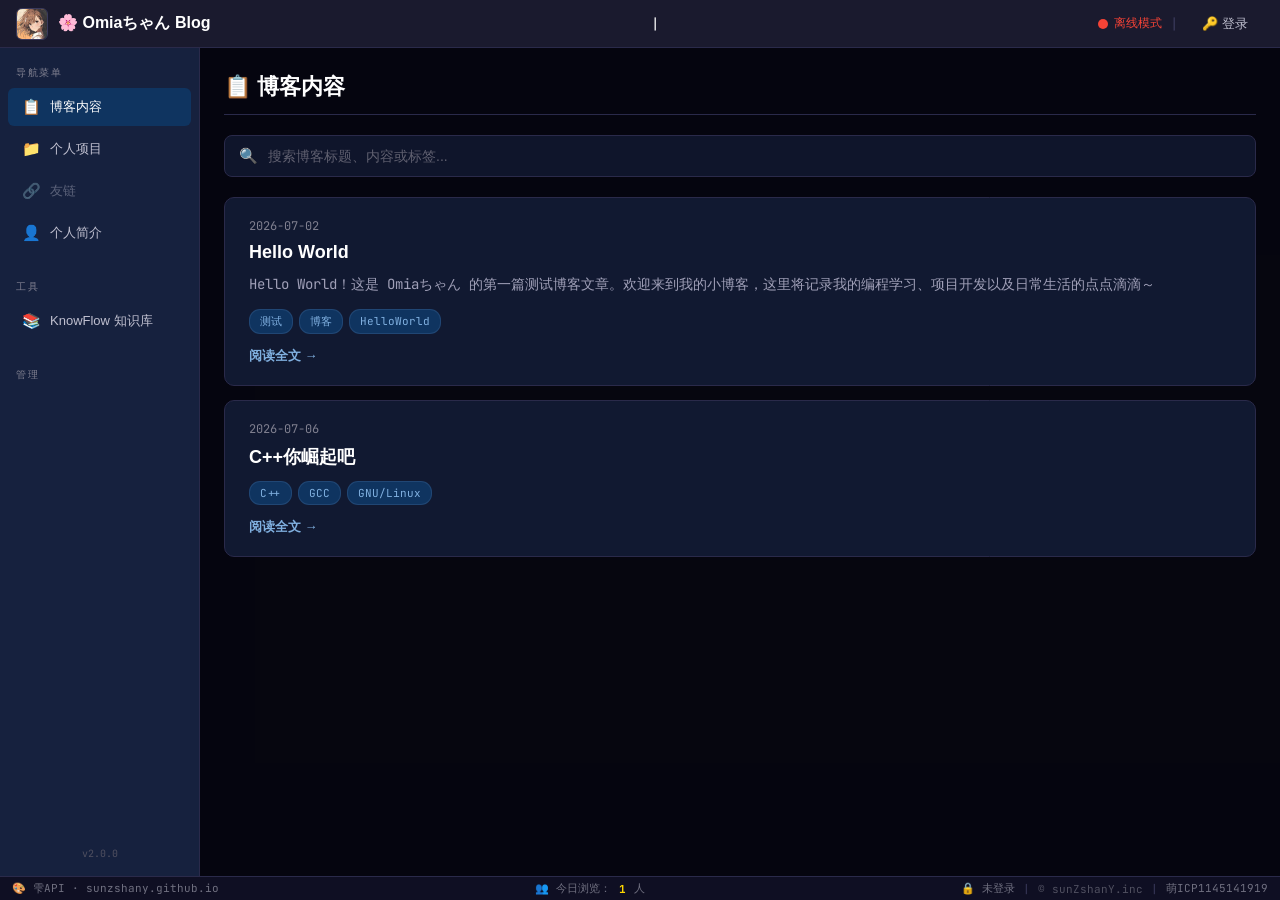
==== commit a9cbef55: "fix: 删除未注册域名的CNAME，恢复默认 sunzshany.github.io" ====
--- a/index.html
+++ b/index.html
@@ -144,10 +144,25 @@
                     <div class="about-content">
                         <img src="images/images1.jpg" alt="Omiaちゃん" class="profile-image">
                         <p>Hello Everyone，我是Omiaちゃん，一名普通の中职生，爱好是写代码、玩FPS类游戏、音游等......</p>
+                        
+                        <p>这些是我经常使用的IDE和前端语言</p>
+                        <p>
+                            <a href="https://skillicons.dev">
+                                <img src="https://skillicons.dev/icons?i=html,css,javascript,pycharm,clion,webstorm,idea,vscode">
+                             </a>
+                        </p>
+
+                        <!-- GitHub 导航 -->
+                        <a href="https://github.com/sunZshanY" target="_blank" rel="noopener" class="github-link">
+                            <svg class="github-icon" viewBox="0 0 24 24" aria-hidden="true">
+                                <path d="M12 0C5.37 0 0 5.37 0 12c0 5.3 3.438 9.8 8.205 11.385.6.113.82-.258.82-.577 0-.285-.01-1.04-.015-2.04-3.338.724-4.042-1.61-4.042-1.61-.546-1.385-1.335-1.755-1.335-1.755-1.087-.744.084-.729.084-.729 1.205.084 1.838 1.236 1.838 1.236 1.07 1.835 2.809 1.305 3.495.998.108-.776.417-1.305.76-1.605-2.665-.3-5.466-1.332-5.466-5.93 0-1.31.465-2.38 1.235-3.22-.135-.303-.54-1.523.105-3.176 0 0 1.005-.322 3.3 1.23.96-.267 1.98-.399 3-.405 1.02.006 2.04.138 3 .405 2.28-1.552 3.285-1.23 3.285-1.23.645 1.653.24 2.873.12 3.176.765.84 1.23 1.91 1.23 3.22 0 4.61-2.805 5.625-5.475 5.92.42.36.81 1.096.81 2.22 0 1.606-.015 2.896-.015 3.286 0 .315.21.69.825.57C20.565 21.795 24 17.295 24 12c0-6.63-5.37-12-12-12z"/>
+                            </svg>
+                            GitHub · sunZshanY
+                        </a>
 
                         <!-- 编程语言排行 -->
                         <div class="skill-card">
-                            <h3 class="skill-heading">喜欢的编程语言</h3>
+                            <h3 class="skill-heading">我认为最牛逼的编程语言</h3>
                             <div class="skill-list">
                                 <div class="skill-item">
                                     <span class="skill-rank">🥇 No.1</span>
@@ -169,7 +184,7 @@
 
                         <!-- Linux 发行版排行 -->
                         <div class="skill-card">
-                            <h3 class="skill-heading">最喜欢的Linux发行版</h3>
+                            <h3 class="skill-heading">我认为最牛逼的Linux发行版</h3>
                             <div class="linux-list">
                                 <div class="linux-item">
                                     <span class="linux-rank">🥇 No.1</span>
@@ -196,7 +211,7 @@
 
         <!-- ====== 底部状态栏 (#0f0f23) ====== -->
         <footer class="rinui-statusbar" role="contentinfo">
-            <span class="statusbar-item">API: http://127.0.0.1:5000/api</span>
+            <span class="statusbar-item">🎨 雫API · sunzshany.github.io</span>
             <span class="statusbar-item statusbar-center">
                 👥 今日浏览：<span id="visitorCount">0</span> 人
             </span>
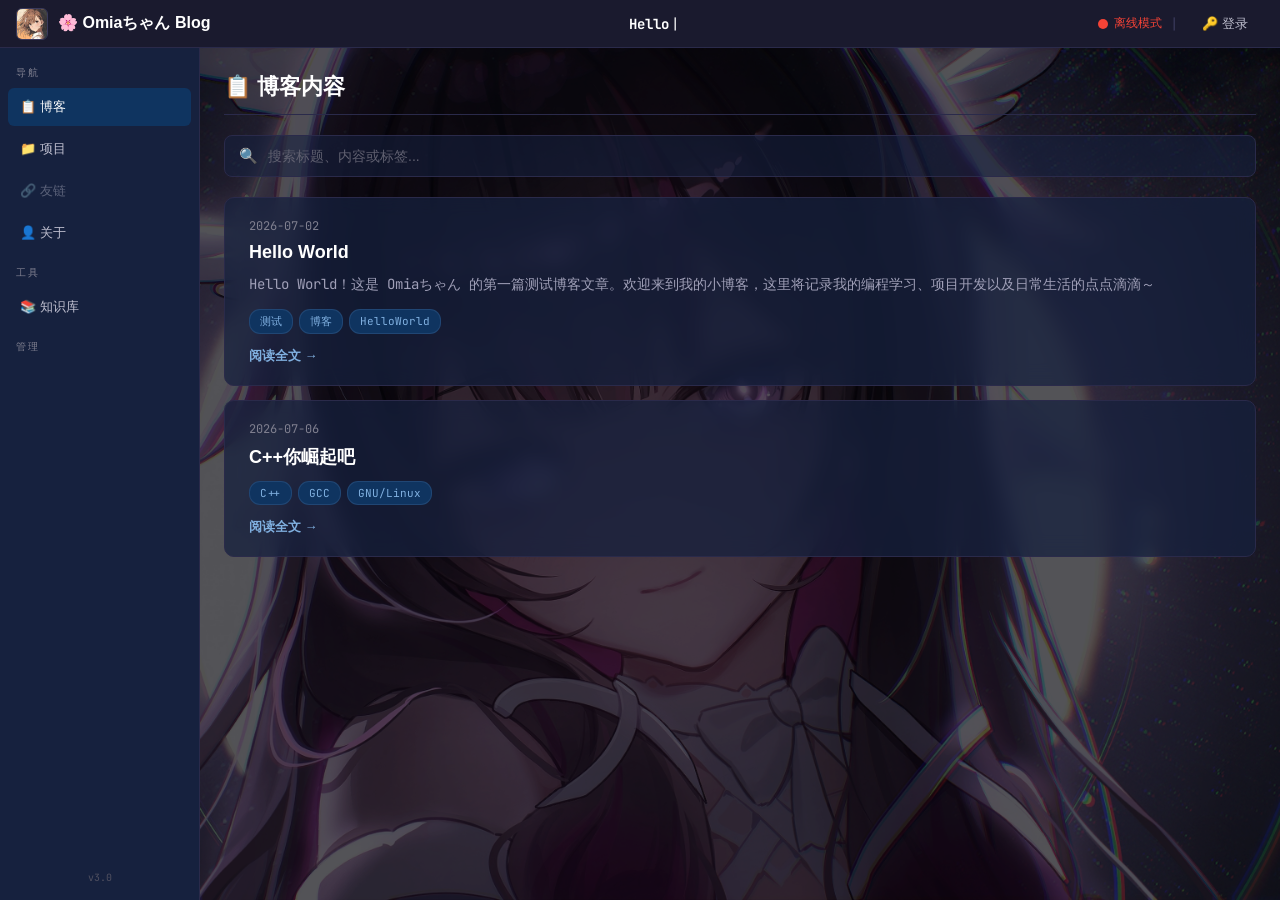
==== commit 5707fad3: "feat: 优化网页样式和脚本" ====
--- a/index.html
+++ b/index.html
@@ -1,319 +1,183 @@
 <!DOCTYPE html>
-<html lang="zh-CN">
+<html lang="zh-CN" dir="ltr">
 <head>
     <meta charset="UTF-8">
     <meta name="viewport" content="width=device-width, initial-scale=1.0">
-    <meta name="description" content="Omiaちゃん的小博客 — 分享编程学习、项目开发与日常生活的个人站点">
-    <meta name="keywords" content="Omia,博客,编程,Python,C++,Java,Linux,中职生">
+    <meta name="description" content="Omiaちゃん的小博客 — 编程学习、项目开发与日常生活">
+    <meta name="keywords" content="Omia,博客,编程,Python,C++,Java,Linux">
     <meta name="author" content="Omiaちゃん">
     <meta property="og:title" content="Omiaちゃん的小博客">
-    <meta property="og:description" content="分享编程学习、项目开发与日常生活的个人站点">
+    <meta property="og:description" content="分享编程学习与日常生活的个人站点">
     <meta property="og:type" content="website">
+    <meta property="og:url" content="https://sunzshany.github.io/">
     <title>Omiaちゃん的小博客</title>
     <link rel="icon" href="images/images1.jpg" type="image/jpeg">
     <link rel="preconnect" href="https://fonts.googleapis.com">
     <link rel="preconnect" href="https://fonts.gstatic.com" crossorigin>
-    <link href="https://fonts.googleapis.com/css2?family=JetBrains+Mono:ital,wght@0,100..800;1,100..800&display=swap" rel="stylesheet">
+    <link href="https://fonts.googleapis.com/css2?family=JetBrains+Mono:ital,wght@0,400;0,700;1,400&display=swap" rel="stylesheet">
     <link rel="stylesheet" href="css/style.css">
 </head>
-<body>
-
-    <!-- ==================== 背景层 ==================== -->
-    <div class="bg-layer" id="bgLayer"></div>
-    <div class="bg-overlay"></div>
-
-    <!-- ==================== Toast 容器 ==================== -->
+<body data-theme="rinui-dark">
+    <!-- 背景层 -->
+    <div class="bg-layer" id="bgLayer" aria-hidden="true"></div>
+    <div class="bg-overlay" aria-hidden="true"></div>
+    <!-- Toast -->
     <div id="toastContainer" class="toast-container" aria-live="polite"></div>
 
-    <!-- ==================== RinUI 主布局 ==================== -->
-    <div class="rinui-layout">
+    <!-- ====== RinUI 布局框架 ====== -->
+    <div class="rinui-layout" id="appRoot">
 
-        <!-- ====== 顶部标题栏 (#1a1a2e) ====== -->
-        <header class="rinui-topbar">
+        <!-- 顶部标题栏 -->
+        <header class="rinui-topbar" role="banner">
             <div class="topbar-left">
-                <img src="images/images1.jpg" alt="Logo" class="topbar-logo">
+                <img src="images/images1.jpg" alt="Omia" class="topbar-logo" width="32" height="32" loading="eager">
                 <span class="topbar-title">🌸 Omiaちゃん Blog</span>
             </div>
-
-            <div class="topbar-center">
-                <span id="typed-text" class="typed-text"></span>
-                <span class="cursor" aria-hidden="true">|</span>
+            <div class="topbar-center" aria-hidden="true">
+                <span id="typed-text" class="typed-text"></span><span class="cursor">|</span>
             </div>
-
-            <div class="topbar-right">
-                <span class="status-indicator" title="API 状态">
+            <nav class="topbar-right" aria-label="工具栏">
+                <span class="status-indicator" title="API连接状态" role="status">
                     <span class="status-dot" id="apiStatusDot"></span>
-                    <span class="status-label" id="apiStatusText">离线模式</span>
+                    <span class="status-label" id="apiStatusText">离线</span>
                 </span>
-                <span class="topbar-separator">|</span>
-                <span id="adminBadge" class="admin-badge hidden">👑 管理员</span>
-                <button id="logoutBtn" class="rinui-btn flat hidden">🚪 登出</button>
-                <button id="loginBtn" class="rinui-btn flat">🔑 登录</button>
-            </div>
+                <span class="topbar-separator" aria-hidden="true">|</span>
+                <span id="adminBadge" class="admin-badge hidden" aria-live="polite">👑</span>
+                <button id="logoutBtn" class="rinui-btn flat hidden" aria-label="退出登录">🚪 登出</button>
+                <button id="loginBtn" class="rinui-btn flat" aria-label="管理员登录">🔑 登录</button>
+            </nav>
         </header>
 
-        <!-- ====== 主体区域 ====== -->
+        <!-- 主体 -->
         <div class="rinui-main">
-
-            <!-- 侧边导航 (#16213e) -->
+            <!-- 侧边栏 -->
             <nav class="rinui-sidebar" aria-label="主导航">
-                <span class="sidebar-label">导航菜单</span>
-
-                <button class="sidebar-btn active" data-panel="blog" aria-current="page">
-                    <span class="sidebar-btn-icon">📋</span> 博客内容
-                </button>
-                <button class="sidebar-btn" data-panel="projects">
-                    <span class="sidebar-btn-icon">📁</span> 个人项目
-                </button>
-                <button class="sidebar-btn disabled" data-panel="friends" disabled>
-                    <span class="sidebar-btn-icon">🔗</span> 友链
-                </button>
-                <button class="sidebar-btn" data-panel="about">
-                    <span class="sidebar-btn-icon">👤</span> 个人简介
-                </button>
-
-                <span class="sidebar-label" style="margin-top:14px;">工具</span>
-                <a href="knowflow/index.html" class="sidebar-btn" style="text-decoration:none;">
-                    <span class="sidebar-btn-icon">📚</span> KnowFlow 知识库
-                </a>
-
-                <span class="sidebar-label" style="margin-top:14px;">管理</span>
-                <button class="sidebar-btn admin-only hidden" id="sidebarNewBlog" data-action="new-blog">
-                    <span class="sidebar-btn-icon">✏️</span> 新建博客
-                </button>
-
+                <span class="sidebar-label">导航</span>
+                <button class="sidebar-btn active" data-panel="blog" aria-current="page">📋 博客</button>
+                <button class="sidebar-btn" data-panel="projects">📁 项目</button>
+                <button class="sidebar-btn disabled" data-panel="friends" disabled>🔗 友链</button>
+                <button class="sidebar-btn" data-panel="about">👤 关于</button>
+                <span class="sidebar-label">工具</span>
+                <a href="knowflow/index.html" class="sidebar-btn" style="text-decoration:none">📚 知识库</a>
+                <span class="sidebar-label">管理</span>
+                <button class="sidebar-btn admin-only hidden" id="sidebarNewBlog" data-action="new-blog">✏️ 写博客</button>
                 <span class="sidebar-spacer"></span>
-                <span class="sidebar-version">v2.0.0</span>
+                <span class="sidebar-version">v3.0</span>
             </nav>
 
             <!-- 内容区 -->
-            <main class="rinui-content">
+            <main class="rinui-content" id="mainContent" role="main">
 
-                <!-- ====== 博客内容 ====== -->
-                <section id="blog" class="content-panel active" aria-label="博客内容">
+                <!-- ====== 博客面板 ====== -->
+                <section id="blog" class="content-panel active" aria-labelledby="blogHeading">
                     <div class="panel-header">
-                        <h2 class="panel-title">📋 博客内容</h2>
+                        <h2 class="panel-title" id="blogHeading">📋 博客内容</h2>
                         <button id="addBlogBtn" class="rinui-btn primary hidden">✏️ 发布新博客</button>
                     </div>
                     <div class="search-bar">
                         <span class="search-icon" aria-hidden="true">🔍</span>
-                        <input type="text" id="blogSearch" placeholder="搜索博客标题、内容或标签..." autocomplete="off" aria-label="搜索博客">
+                        <input type="search" id="blogSearch" placeholder="搜索标题、内容或标签..." autocomplete="off" aria-label="搜索博客">
                     </div>
-                    <div id="blogList" class="blog-list" role="feed"></div>
+                    <div id="blogList" class="blog-list" role="feed" aria-label="博客文章列表"></div>
                     <div id="blogEmpty" class="empty-state hidden">
                         <span class="empty-icon" aria-hidden="true">📭</span>
-                        <p class="empty-title">暂无博客文章</p>
-                        <p class="empty-subtitle">登录后点击「新建博客」开始创作吧</p>
+                        <p class="empty-title">暂无博客</p>
+                        <p class="empty-subtitle">登录后可发布文章</p>
                     </div>
                 </section>
 
-                <!-- ====== 个人项目 ====== -->
-                <section id="projects" class="content-panel" aria-label="个人项目">
-                    <h2 class="panel-title" style="text-align:center;">📁 个人项目开发</h2>
-
+                <!-- ====== 项目面板 ====== -->
+                <section id="projects" class="content-panel" aria-labelledby="projectsHeading">
+                    <h2 class="panel-title" id="projectsHeading" style="text-align:center">📁 个人项目</h2>
                     <div class="project-card">
                         <div class="project-card-header">
                             <h3>WEB_TODO</h3>
-                            <a href="https://sunzshany.github.io/TODO/" class="rinui-btn success" target="_blank" rel="noopener">
-                                🚀 立即体验
-                            </a>
+                            <a href="https://sunzshany.github.io/TODO/" class="rinui-btn success" target="_blank" rel="noopener noreferrer">🚀 立即体验</a>
                         </div>
-                        <p class="project-desc">运用 HTML、CSS、JavaScript 以及 Python Flask 框架等技术开发的 TODO 事项管理工具，支持任务的增删改查和分类管理。</p>
+                        <p class="project-desc">基于 HTML/CSS/JavaScript + Python Flask 的 TODO 事项管理工具，支持任务增删改查与分类管理。</p>
                         <div class="project-tags">
-                            <span class="rinui-tag">HTML</span>
-                            <span class="rinui-tag">CSS</span>
-                            <span class="rinui-tag">JavaScript</span>
-                            <span class="rinui-tag">Python</span>
+                            <span class="rinui-tag">HTML</span><span class="rinui-tag">CSS</span><span class="rinui-tag">JavaScript</span><span class="rinui-tag">Python</span>
                         </div>
                     </div>
                 </section>
 
-                <!-- ====== 友链 ====== -->
-                <section id="friends" class="content-panel" aria-label="友链">
-                    <h2 class="panel-title" style="text-align:center;">🔗 友链</h2>
-                    <div class="empty-state">
-                        <span class="empty-icon" aria-hidden="true">🔗</span>
-                        <p class="empty-title">暂未添加友链</p>
-                        <p class="empty-subtitle">敬请期待...</p>
-                    </div>
+                <!-- ====== 友链面板 ====== -->
+                <section id="friends" class="content-panel" aria-labelledby="friendsHeading">
+                    <h2 class="panel-title" id="friendsHeading" style="text-align:center">🔗 友链</h2>
+                    <div class="empty-state"><span class="empty-icon" aria-hidden="true">🔗</span><p class="empty-title">暂无友链</p><p class="empty-subtitle">敬请期待</p></div>
                 </section>
 
-                <!-- ====== 个人简介 ====== -->
-                <section id="about" class="content-panel" aria-label="个人简介">
-                    <h2 class="panel-title" style="text-align:center;">👤 个人简介喵~</h2>
+                <!-- ====== 关于面板 ====== -->
+                <section id="about" class="content-panel" aria-labelledby="aboutHeading">
+                    <h2 class="panel-title" id="aboutHeading" style="text-align:center">👤 关于我</h2>
                     <div class="about-content">
-                        <img src="images/images1.jpg" alt="Omiaちゃん" class="profile-image">
-                        <p>Hello Everyone，我是Omiaちゃん，一名普通の中职生，爱好是写代码、玩FPS类游戏、音游等......</p>
-                        
-                        <p>这些是我经常使用的IDE和前端语言</p>
-                        <p>
-                            <a href="https://skillicons.dev">
-                                <img src="https://skillicons.dev/icons?i=html,css,javascript,pycharm,clion,webstorm,idea,vscode">
-                             </a>
-                        </p>
+                        <img src="images/images1.jpg" alt="Omiaちゃん" class="profile-image" width="110" height="110" loading="lazy">
+                        <p>Hello Everyone，我是Omiaちゃん，一名中职生，爱好写代码、FPS、音游。</p>
 
-                        <!-- GitHub 导航 -->
-                        <a href="https://github.com/sunZshanY" target="_blank" rel="noopener" class="github-link">
-                            <svg class="github-icon" viewBox="0 0 24 24" aria-hidden="true">
-                                <path d="M12 0C5.37 0 0 5.37 0 12c0 5.3 3.438 9.8 8.205 11.385.6.113.82-.258.82-.577 0-.285-.01-1.04-.015-2.04-3.338.724-4.042-1.61-4.042-1.61-.546-1.385-1.335-1.755-1.335-1.755-1.087-.744.084-.729.084-.729 1.205.084 1.838 1.236 1.838 1.236 1.07 1.835 2.809 1.305 3.495.998.108-.776.417-1.305.76-1.605-2.665-.3-5.466-1.332-5.466-5.93 0-1.31.465-2.38 1.235-3.22-.135-.303-.54-1.523.105-3.176 0 0 1.005-.322 3.3 1.23.96-.267 1.98-.399 3-.405 1.02.006 2.04.138 3 .405 2.28-1.552 3.285-1.23 3.285-1.23.645 1.653.24 2.873.12 3.176.765.84 1.23 1.91 1.23 3.22 0 4.61-2.805 5.625-5.475 5.92.42.36.81 1.096.81 2.22 0 1.606-.015 2.896-.015 3.286 0 .315.21.69.825.57C20.565 21.795 24 17.295 24 12c0-6.63-5.37-12-12-12z"/>
+                        <!-- GitHub -->
+                        <a href="https://github.com/sunZshanY" target="_blank" rel="noopener noreferrer" class="github-link">
+                            <svg class="github-icon" viewBox="0 0 24 24" aria-hidden="true" width="22" height="22">
+                                <path fill="currentColor" d="M12 0C5.37 0 0 5.37 0 12c0 5.3 3.438 9.8 8.205 11.385.6.113.82-.258.82-.577 0-.285-.01-1.04-.015-2.04-3.338.724-4.042-1.61-4.042-1.61-.546-1.385-1.335-1.755-1.335-1.755-1.087-.744.084-.729.084-.729 1.205.084 1.838 1.236 1.838 1.236 1.07 1.835 2.809 1.305 3.495.998.108-.776.417-1.305.76-1.605-2.665-.3-5.466-1.332-5.466-5.93 0-1.31.465-2.38 1.235-3.22-.135-.303-.54-1.523.105-3.176 0 0 1.005-.322 3.3 1.23.96-.267 1.98-.399 3-.405 1.02.006 2.04.138 3 .405 2.28-1.552 3.285-1.23 3.285-1.23.645 1.653.24 2.873.12 3.176.765.84 1.23 1.91 1.23 3.22 0 4.61-2.805 5.625-5.475 5.92.42.36.81 1.096.81 2.22 0 1.606-.015 2.896-.015 3.286 0 .315.21.69.825.57C20.565 21.795 24 17.295 24 12c0-6.63-5.37-12-12-12z"/>
                             </svg>
                             GitHub · sunZshanY
                         </a>
 
-                        <!-- 编程语言排行 -->
-                        <div class="skill-card">
-                            <h3 class="skill-heading">我认为最牛逼的编程语言</h3>
-                            <div class="skill-list">
-                                <div class="skill-item">
-                                    <span class="skill-rank">🥇 No.1</span>
-                                    <span class="skill-name">Python</span>
-                                    <span class="skill-desc">简洁优雅，强大灵活</span>
-                                </div>
-                                <div class="skill-item">
-                                    <span class="skill-rank">🥈 No.2</span>
-                                    <span class="skill-name">C++</span>
-                                    <span class="skill-desc">高性能系统开发</span>
-                                </div>
-                                <div class="skill-item">
-                                    <span class="skill-rank">🥉 No.3</span>
-                                    <span class="skill-name">Java</span>
-                                    <span class="skill-desc">跨平台企业级开发</span>
-                                </div>
-                            </div>
-                        </div>
-
-                        <!-- Linux 发行版排行 -->
-                        <div class="skill-card">
-                            <h3 class="skill-heading">我认为最牛逼的Linux发行版</h3>
-                            <div class="linux-list">
-                                <div class="linux-item">
-                                    <span class="linux-rank">🥇 No.1</span>
-                                    <span class="linux-name">Arch Linux</span>
-                                    <span class="linux-desc">BTW I USE Arch</span>
-                                </div>
-                                <div class="linux-item">
-                                    <span class="linux-rank">🥈 No.2</span>
-                                    <span class="linux-name">Ubuntu</span>
-                                    <span class="linux-desc">新手的最佳Linux发行版</span>
-                                </div>
-                                <div class="linux-item">
-                                    <span class="linux-rank">🥉 No.3</span>
-                                    <span class="linux-name">Debian</span>
-                                    <span class="linux-desc">稳定可靠的发行版系统</span>
-                                </div>
-                            </div>
-                        </div>
-                    </div>
-                </section>
-
-            </main>
-        </div>
-
-        <!-- ====== 底部状态栏 (#0f0f23) ====== -->
+                        <pre class="license">
+                            <a href="https://github.com/sunZshanY/sunZshanY.github.io/blob/main/LICENSE" target="_blank" style="color:inherit;text-decoration:underline;">使用许可协议：CC BY-NC-SA 4.0</a>
+                            </pre>
+        <!-- 底部状态栏 -->
         <footer class="rinui-statusbar" role="contentinfo">
-            <span class="statusbar-item">🎨 雫API · sunzshany.github.io</span>
-            <span class="statusbar-item statusbar-center">
-                👥 今日浏览：<span id="visitorCount">0</span> 人
-            </span>
-            <span class="statusbar-item">
-                <span id="statusUser">🔒 未登录</span>
+            <span>api： 雫API</span>
+            <span class="statusbar-center"> 浏览人数：<span id="visitorCount">0</span></span>
+            <span>
+                <span id="statusUser">🔒 暂未登录管理员权限</span>
                 <span class="statusbar-separator">|</span>
-                <span class="hidden-login" id="hiddenLogin" title="管理员登录">© sunZshanY.inc</span>
+                <span class="hidden-login" id="hiddenLogin">© sunZshanY.inc | </span>
                 <span class="statusbar-separator">|</span>
                 <span>萌ICP1145141919</span>
             </span>
         </footer>
     </div>
 
-    <!-- ==================== 管理员登录弹窗 ==================== -->
+    <!-- ====== 登录弹窗 ====== -->
     <div id="loginModal" class="modal hidden" role="dialog" aria-modal="true" aria-label="管理员登录">
         <div class="modal-content">
-            <div class="modal-header">
-                <h3>🔑 管理员登录</h3>
-                <button class="modal-close" onclick="closeModal('loginModal')" aria-label="关闭">&times;</button>
-            </div>
+            <div class="modal-header"><h3>🔑 管理员登录</h3><button class="modal-close" onclick="closeModal('loginModal')" aria-label="关闭">&times;</button></div>
             <div class="modal-body">
-                <div class="form-field">
-                    <label for="username">用户名</label>
-                    <input type="text" id="username" placeholder="请输入用户名" autocomplete="username">
-                </div>
-                <div class="form-field">
-                    <label for="password">密码</label>
-                    <input type="password" id="password" placeholder="请输入密码" autocomplete="current-password">
-                </div>
+                <div class="form-field"><label for="username">用户名</label><input type="text" id="username" placeholder="用户名" autocomplete="username"></div>
+                <div class="form-field"><label for="password">密码</label><input type="password" id="password" placeholder="密码" autocomplete="current-password"></div>
                 <div class="form-error" id="loginError"></div>
             </div>
-            <div class="modal-footer">
-                <button class="rinui-btn flat" onclick="closeModal('loginModal')">取消</button>
-                <button class="rinui-btn primary" onclick="adminLogin()">登录</button>
-            </div>
+            <div class="modal-footer"><button class="rinui-btn flat" onclick="closeModal('loginModal')">取消</button><button class="rinui-btn primary" onclick="adminLogin()">登录</button></div>
         </div>
     </div>
 
-    <!-- ==================== 博客编辑弹窗 ==================== -->
+    <!-- ====== 博客编辑弹窗 ====== -->
     <div id="blogModal" class="modal hidden" role="dialog" aria-modal="true" aria-label="编辑博客">
         <div class="modal-content">
-            <div class="modal-header">
-                <h3 id="blogModalTitle">✏️ 发布新博客</h3>
-                <button class="modal-close" onclick="closeModal('blogModal')" aria-label="关闭">&times;</button>
-            </div>
+            <div class="modal-header"><h3 id="blogModalTitle">✏️ 发布新博客</h3><button class="modal-close" onclick="closeModal('blogModal')" aria-label="关闭">&times;</button></div>
             <div class="modal-body">
                 <input type="hidden" id="blogId">
-                <div class="form-field">
-                    <label for="blogTitle">标题 <span class="required">*</span></label>
-                    <input type="text" id="blogTitle" placeholder="请输入博客标题" maxlength="100" required>
-                </div>
-                <div class="form-field">
-                    <label for="blogDate">日期 <span class="required">*</span></label>
-                    <input type="date" id="blogDate" required>
-                </div>
-                <div class="form-field">
-                    <label for="blogContent">内容</label>
-                    <textarea id="blogContent" rows="6" placeholder="请输入博客内容..." maxlength="5000"></textarea>
-                    <span class="char-count" id="charCount">0 / 5000</span>
-                </div>
-                <div class="form-field">
-                    <label for="blogTags">标签（用逗号分隔）</label>
-                    <input type="text" id="blogTags" placeholder="例如：Python, Flask, CSS, Linux..." maxlength="200">
-                </div>
-                <div class="form-field">
-                    <label>图片（可选，本地文件或 URL）</label>
-                    <input type="file" id="blogImageFile" accept="image/*" style="margin-bottom:8px;">
-                    <input type="text" id="blogImage" placeholder="或输入图片 URL 地址" maxlength="500">
-                    <div id="imagePreview" class="image-preview hidden">
-                        <img id="imagePreviewImg" src="" alt="图片预览">
-                        <button type="button" id="clearImageBtn" class="image-clear-btn">✕ 清除图片</button>
-                    </div>
-                </div>
+                <div class="form-field"><label for="blogTitle">标题 *</label><input type="text" id="blogTitle" placeholder="博客标题" maxlength="100" required></div>
+                <div class="form-field"><label for="blogDate">日期 *</label><input type="date" id="blogDate" required></div>
+                <div class="form-field"><label for="blogContent">内容</label><textarea id="blogContent" rows="6" placeholder="博客内容..." maxlength="5000"></textarea><span class="char-count" id="charCount">0/5000</span></div>
+                <div class="form-field"><label for="blogTags">标签（逗号分隔）</label><input type="text" id="blogTags" placeholder="Python, CSS, Linux..." maxlength="200"></div>
+                <div class="form-field"><label>图片（可选）</label>
+                    <input type="file" id="blogImageFile" accept="image/*"><input type="text" id="blogImage" placeholder="或输入图片URL" maxlength="500"><div id="imagePreview" class="image-preview hidden"><img id="imagePreviewImg" src="" alt="预览"><button type="button" id="clearImageBtn" class="image-clear-btn">❌ 清除</button></div></div>
             </div>
-            <div class="modal-footer">
-                <button class="rinui-btn flat" onclick="closeModal('blogModal')">取消</button>
-                <button class="rinui-btn primary" onclick="saveBlog()">💾 保存</button>
-            </div>
+            <div class="modal-footer"><button class="rinui-btn flat" onclick="closeModal('blogModal')">取消</button><button class="rinui-btn primary" onclick="saveBlog()"> 保存</button></div>
         </div>
     </div>
 
-    <!-- ==================== 博客详情弹窗 ==================== -->
+    <!-- ====== 博客详情弹窗 ====== -->
     <div id="blogDetailModal" class="modal hidden" role="dialog" aria-modal="true" aria-label="博客详情">
         <div class="modal-content modal-detail">
-            <div class="modal-header detail-header">
-                <h3 id="detailTitle"></h3>
-                <button class="modal-close" onclick="closeModal('blogDetailModal')" aria-label="关闭">&times;</button>
-            </div>
-            <div class="modal-body detail-body">
-                <div id="detailMeta" class="detail-meta"></div>
-                <div id="detailImageWrapper" class="detail-image-wrapper hidden"></div>
-                <div id="detailContent" class="detail-text"></div>
-                <div id="detailTags" class="detail-tags"></div>
-            </div>
-            <div class="modal-footer detail-footer">
-                <button class="rinui-btn flat" id="detailShareBtn">📋 复制链接</button>
-                <button class="rinui-btn flat" onclick="closeModal('blogDetailModal')">关闭</button>
-            </div>
+            <div class="modal-header detail-header"><h3 id="detailTitle"></h3><button class="modal-close" onclick="closeModal('blogDetailModal')" aria-label="关闭">&times;</button></div>
+            <div class="modal-body detail-body"><div id="detailMeta" class="detail-meta"></div><div id="detailImageWrapper" class="detail-image-wrapper hidden"></div><div id="detailContent" class="detail-text"></div><div id="detailTags" class="detail-tags"></div></div>
+            <div class="modal-footer detail-footer"><button class="rinui-btn flat" id="detailShareBtn">📋 复制链接</button><button class="rinui-btn flat" onclick="closeModal('blogDetailModal')">关闭</button></div>
         </div>
     </div>
 
-    <!-- ==================== 脚本 ==================== -->
     <script src="js/alert.js" defer></script>
 </body>
 </html>
--- a/css/style.css
+++ b/css/style.css
@@ -248,7 +248,15 @@
     font-family: var(--font-cn);
 }
 
+/*pre*/
+
+.license{
+    font-size:bold;
+    font-size:20px;
+}
 /* ---- 底部状态栏 (24px) ---- */
+
+
 .rinui-statusbar {
     display: flex; align-items: center; justify-content: space-between;
     height: 24px; min-height: 24px;
@@ -489,6 +497,32 @@
     color: var(--rinui-text-sub);
     font-size: 15px; line-height: 1.8; margin: 16px 0;
 }
+
+/* GitHub 导航链接 */
+.github-link {
+    display: inline-flex; align-items: center; gap: 8px;
+    padding: 10px 20px; margin: 8px 0 16px;
+    background: rgba(22,33,62,0.8);
+    border: 1px solid var(--rinui-border);
+    border-radius: 24px;
+    color: var(--rinui-text);
+    font-size: 14px; font-weight: 600;
+    font-family: var(--font-mono);
+    text-decoration: none;
+    transition: all 0.25s ease;
+}
+.github-link:hover {
+    background: #24292e;
+    border-color: #586069;
+    transform: translateY(-2px);
+    box-shadow: 0 6px 18px rgba(0,0,0,0.4);
+}
+.github-icon {
+    width: 22px; height: 22px;
+    fill: currentColor;
+    flex-shrink: 0;
+}
+
 .profile-image {
     display: block; margin: 20px auto;
     width: 110px; height: 110px; object-fit: cover;
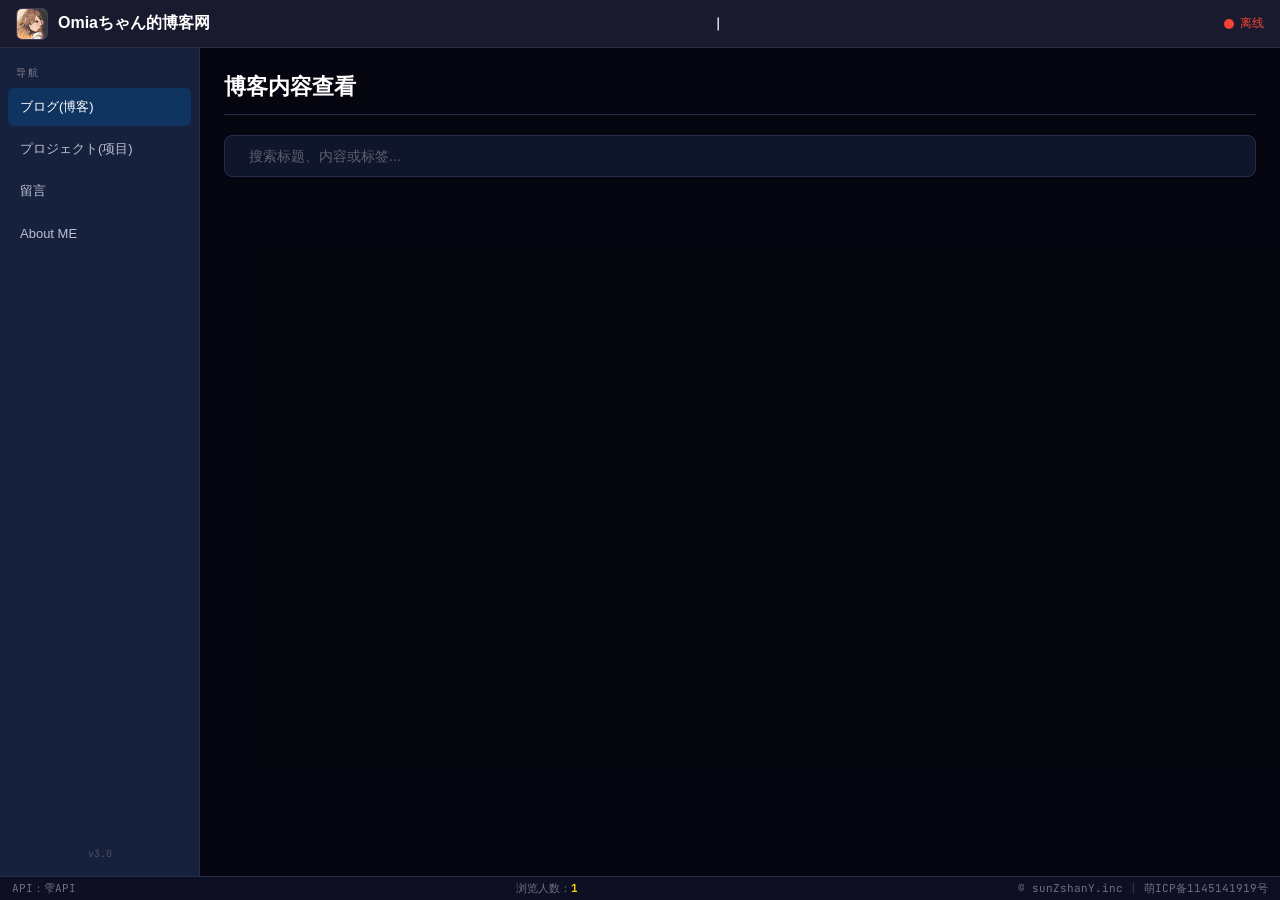
==== commit 8148c653: "feat: 添加管理后台、文章阅读页面及相关样式脚本" ====
--- a/index.html
+++ b/index.html
@@ -6,7 +6,7 @@
     <meta name="description" content="Omiaちゃん的小博客 — 编程学习、项目开发与日常生活">
     <meta name="keywords" content="Omia,博客,编程,Python,C++,Java,Linux">
     <meta name="author" content="Omiaちゃん">
-    <meta property="og:title" content="Omiaちゃん的小博客">
+    <meta property="og:title" content="Omiaちゃん的博客网">
     <meta property="og:description" content="分享编程学习与日常生活的个人站点">
     <meta property="og:type" content="website">
     <meta property="og:url" content="https://sunzshany.github.io/">
@@ -25,13 +25,14 @@
     <div id="toastContainer" class="toast-container" aria-live="polite"></div>
 
     <!-- ====== RinUI 布局框架 ====== -->
+     <!-- RinLit我们喜欢你口牙 -->
     <div class="rinui-layout" id="appRoot">
 
         <!-- 顶部标题栏 -->
         <header class="rinui-topbar" role="banner">
             <div class="topbar-left">
                 <img src="images/images1.jpg" alt="Omia" class="topbar-logo" width="32" height="32" loading="eager">
-                <span class="topbar-title">🌸 Omiaちゃん Blog</span>
+                <span class="topbar-title"> Omiaちゃん的博客网</span>
             </div>
             <div class="topbar-center" aria-hidden="true">
                 <span id="typed-text" class="typed-text"></span><span class="cursor">|</span>
@@ -41,10 +42,6 @@
                     <span class="status-dot" id="apiStatusDot"></span>
                     <span class="status-label" id="apiStatusText">离线</span>
                 </span>
-                <span class="topbar-separator" aria-hidden="true">|</span>
-                <span id="adminBadge" class="admin-badge hidden" aria-live="polite">👑</span>
-                <button id="logoutBtn" class="rinui-btn flat hidden" aria-label="退出登录">🚪 登出</button>
-                <button id="loginBtn" class="rinui-btn flat" aria-label="管理员登录">🔑 登录</button>
             </nav>
         </header>
 
@@ -53,14 +50,10 @@
             <!-- 侧边栏 -->
             <nav class="rinui-sidebar" aria-label="主导航">
                 <span class="sidebar-label">导航</span>
-                <button class="sidebar-btn active" data-panel="blog" aria-current="page">📋 博客</button>
-                <button class="sidebar-btn" data-panel="projects">📁 项目</button>
-                <button class="sidebar-btn disabled" data-panel="friends" disabled>🔗 友链</button>
-                <button class="sidebar-btn" data-panel="about">👤 关于</button>
-                <span class="sidebar-label">工具</span>
-                <a href="knowflow/index.html" class="sidebar-btn" style="text-decoration:none">📚 知识库</a>
-                <span class="sidebar-label">管理</span>
-                <button class="sidebar-btn admin-only hidden" id="sidebarNewBlog" data-action="new-blog">✏️ 写博客</button>
+                <button type="button" class="sidebar-btn active" data-panel="blog" aria-current="page"> ブログ(博客)</button>
+                <button type="button" class="sidebar-btn" data-panel="projects"> プロジェクト(项目)</button>
+                <button type="button" class="sidebar-btn disabled" data-panel="friends" disabled> 友链</button>
+                <button type="button" class="sidebar-btn" data-panel="about"> About ME</button>
                 <span class="sidebar-spacer"></span>
                 <span class="sidebar-version">v3.0</span>
             </nav>
@@ -71,48 +64,69 @@
                 <!-- ====== 博客面板 ====== -->
                 <section id="blog" class="content-panel active" aria-labelledby="blogHeading">
                     <div class="panel-header">
-                        <h2 class="panel-title" id="blogHeading">📋 博客内容</h2>
-                        <button id="addBlogBtn" class="rinui-btn primary hidden">✏️ 发布新博客</button>
+                        <h2 class="panel-title" id="blogHeading">博客内容查看</h2>
                     </div>
                     <div class="search-bar">
-                        <span class="search-icon" aria-hidden="true">🔍</span>
+                        <span class="search-icon" aria-hidden="true"></span>
                         <input type="search" id="blogSearch" placeholder="搜索标题、内容或标签..." autocomplete="off" aria-label="搜索博客">
                     </div>
-                    <div id="blogList" class="blog-list" role="feed" aria-label="博客文章列表"></div>
+                    <div id="blogList" class="blog-list" role="list" aria-label="博客文章列表"></div>
                     <div id="blogEmpty" class="empty-state hidden">
-                        <span class="empty-icon" aria-hidden="true">📭</span>
+                        <span class="empty-icon" aria-hidden="true"></span>
                         <p class="empty-title">暂无博客</p>
-                        <p class="empty-subtitle">登录后可发布文章</p>
+                        <p class="empty-subtitle">敬请期待新文章~</p>
                     </div>
                 </section>
 
                 <!-- ====== 项目面板 ====== -->
                 <section id="projects" class="content-panel" aria-labelledby="projectsHeading">
-                    <h2 class="panel-title" id="projectsHeading" style="text-align:center">📁 个人项目</h2>
+                    <h2 class="panel-title" id="projectsHeading" style="text-align:center"> 个人プロジェクト</h2>
                     <div class="project-card">
                         <div class="project-card-header">
                             <h3>WEB_TODO</h3>
-                            <a href="https://sunzshany.github.io/TODO/" class="rinui-btn success" target="_blank" rel="noopener noreferrer">🚀 立即体验</a>
-                        </div>
-                        <p class="project-desc">基于 HTML/CSS/JavaScript + Python Flask 的 TODO 事项管理工具，支持任务增删改查与分类管理。</p>
+                            <a href="https://sunzshany.github.io/TODO/" class="rinui-btn success" target="_blank" rel="noopener noreferrer">正在完全开发中</a>
+                        </div>
+                        <p class="project-desc">基于 HTML/CSS/JavaScript（前端三剑客） + Python Flask 的 TODO 事项管理工具，支持任务增删改查与分类管理。</p>
                         <div class="project-tags">
                             <span class="rinui-tag">HTML</span><span class="rinui-tag">CSS</span><span class="rinui-tag">JavaScript</span><span class="rinui-tag">Python</span>
                         </div>
                     </div>
+                    <div class="project-card">
+                        <div class="project-card-header">
+                            <h3>📚 知识库</h3>
+                            <a href="knowflow/index.html" class="rinui-btn success" target="_blank" rel="noopener noreferrer">进入知识库</a>
+                        </div>
+                        <p class="project-desc">个人知识管理工具，用于整理和记录编程学习中的知识点、踩坑经验与技术笔记。</p>
+                        <div class="project-tags">
+                            <span class="rinui-tag">知识管理</span><span class="rinui-tag">笔记</span><span class="rinui-tag">学习</span>
+                        </div>
+                    </div>
                 </section>
 
                 <!-- ====== 友链面板 ====== -->
                 <section id="friends" class="content-panel" aria-labelledby="friendsHeading">
-                    <h2 class="panel-title" id="friendsHeading" style="text-align:center">🔗 友链</h2>
+                    <h2 class="panel-title" id="friendsHeading" style="text-align:center"> 友链</h2>
                     <div class="empty-state"><span class="empty-icon" aria-hidden="true">🔗</span><p class="empty-title">暂无友链</p><p class="empty-subtitle">敬请期待</p></div>
                 </section>
 
                 <!-- ====== 关于面板 ====== -->
                 <section id="about" class="content-panel" aria-labelledby="aboutHeading">
-                    <h2 class="panel-title" id="aboutHeading" style="text-align:center">👤 关于我</h2>
+                    <h2 class="panel-title" id="aboutHeading" style="text-align:center">👤 About ME</h2>
                     <div class="about-content">
                         <img src="images/images1.jpg" alt="Omiaちゃん" class="profile-image" width="110" height="110" loading="lazy">
-                        <p>Hello Everyone，我是Omiaちゃん，一名中职生，爱好写代码、FPS、音游。</p>
+
+                        <!-- ========== 个人介绍 ========== -->
+                        <p class="about-intro">Hello 大家好，我是<strong>Omiaちゃん</strong>，一名热爱编程与二次元的普通中职生。</p>
+                        <div class="intro-tags">
+                            <span class="intro-tag"><span class="intro-tag-icon">💻</span>写代码</span>
+                            <span class="intro-tag"><span class="intro-tag-icon"></span>玩舞萌DX</span>
+                            <span class="intro-tag"><span class="intro-tag-icon"></span>看纯爱番</span>
+                            <span class="intro-tag"><span class="intro-tag-icon"></span>喝魔爪</span>
+                            <span class="intro-tag"><span class="intro-tag-icon"></span>玩蔚蓝档案</span>
+                        </div>
+                        <button type="button" class="intro-more-btn" onclick="openModal('introModal')">
+                            ✨ 了解更多关于我
+                        </button>
 
                         <!-- GitHub -->
                         <a href="https://github.com/sunZshanY" target="_blank" rel="noopener noreferrer" class="github-link">
@@ -122,59 +136,118 @@
                             GitHub · sunZshanY
                         </a>
 
-                        <pre class="license">
-                            <a href="https://github.com/sunZshanY/sunZshanY.github.io/blob/main/LICENSE" target="_blank" style="color:inherit;text-decoration:underline;">使用许可协议：CC BY-NC-SA 4.0</a>
-                            </pre>
-        <!-- 底部状态栏 -->
+                        <!-- ========== 许可协议 ========== -->
+                        <div class="license-block">
+                            <p class="license-title">📜 许可协议</p>
+                            <p class="license-text">
+                                本站所有原创内容采用
+                                <a href="https://github.com/sunZshanY/sunZshanY.github.io/blob/main/LICENSE" target="_blank" rel="noopener noreferrer">知识共享署名-非商业性使用-相同方式共享 4.0 国际许可协议</a>
+                                （CC BY-NC-SA 4.0）进行许可。
+                            </p>
+                            <p class="license-summary">
+                                这意味着你可以自由地分享、改编本站内容，但必须：<br>
+                                ① 给出适当的署名（标注原作者 Omiaちゃん）<br>
+                                ② 不得用于商业目的<br>
+                                ③ 改编后的作品必须以相同方式共享
+                            </p>
+                        </div>
+                    </div>
+                </section>
+
+            </main>
+        </div>
+
+        <!-- ====== 底部状态栏 ====== -->
         <footer class="rinui-statusbar" role="contentinfo">
-            <span>api： 雫API</span>
-            <span class="statusbar-center"> 浏览人数：<span id="visitorCount">0</span></span>
-            <span>
-                <span id="statusUser">🔒 暂未登录管理员权限</span>
-                <span class="statusbar-separator">|</span>
-                <span class="hidden-login" id="hiddenLogin">© sunZshanY.inc | </span>
-                <span class="statusbar-separator">|</span>
-                <span>萌ICP1145141919</span>
+            <span class="statusbar-item">API：雫API</span>
+            <span class="statusbar-item statusbar-center">
+                浏览人数：<span id="visitorCount">0</span>
+            </span>
+            <span class="statusbar-item">
+                <span>© sunZshanY.inc</span>
+                <span class="statusbar-separator" aria-hidden="true">|</span>
+                <span>萌ICP备1145141919号</span>
             </span>
         </footer>
     </div>
 
-    <!-- ====== 登录弹窗 ====== -->
-    <div id="loginModal" class="modal hidden" role="dialog" aria-modal="true" aria-label="管理员登录">
-        <div class="modal-content">
-            <div class="modal-header"><h3>🔑 管理员登录</h3><button class="modal-close" onclick="closeModal('loginModal')" aria-label="关闭">&times;</button></div>
-            <div class="modal-body">
-                <div class="form-field"><label for="username">用户名</label><input type="text" id="username" placeholder="用户名" autocomplete="username"></div>
-                <div class="form-field"><label for="password">密码</label><input type="password" id="password" placeholder="密码" autocomplete="current-password"></div>
-                <div class="form-error" id="loginError"></div>
-            </div>
-            <div class="modal-footer"><button class="rinui-btn flat" onclick="closeModal('loginModal')">取消</button><button class="rinui-btn primary" onclick="adminLogin()">登录</button></div>
-        </div>
-    </div>
-
-    <!-- ====== 博客编辑弹窗 ====== -->
-    <div id="blogModal" class="modal hidden" role="dialog" aria-modal="true" aria-label="编辑博客">
-        <div class="modal-content">
-            <div class="modal-header"><h3 id="blogModalTitle">✏️ 发布新博客</h3><button class="modal-close" onclick="closeModal('blogModal')" aria-label="关闭">&times;</button></div>
-            <div class="modal-body">
-                <input type="hidden" id="blogId">
-                <div class="form-field"><label for="blogTitle">标题 *</label><input type="text" id="blogTitle" placeholder="博客标题" maxlength="100" required></div>
-                <div class="form-field"><label for="blogDate">日期 *</label><input type="date" id="blogDate" required></div>
-                <div class="form-field"><label for="blogContent">内容</label><textarea id="blogContent" rows="6" placeholder="博客内容..." maxlength="5000"></textarea><span class="char-count" id="charCount">0/5000</span></div>
-                <div class="form-field"><label for="blogTags">标签（逗号分隔）</label><input type="text" id="blogTags" placeholder="Python, CSS, Linux..." maxlength="200"></div>
-                <div class="form-field"><label>图片（可选）</label>
-                    <input type="file" id="blogImageFile" accept="image/*"><input type="text" id="blogImage" placeholder="或输入图片URL" maxlength="500"><div id="imagePreview" class="image-preview hidden"><img id="imagePreviewImg" src="" alt="预览"><button type="button" id="clearImageBtn" class="image-clear-btn">❌ 清除</button></div></div>
-            </div>
-            <div class="modal-footer"><button class="rinui-btn flat" onclick="closeModal('blogModal')">取消</button><button class="rinui-btn primary" onclick="saveBlog()"> 保存</button></div>
-        </div>
-    </div>
-
     <!-- ====== 博客详情弹窗 ====== -->
     <div id="blogDetailModal" class="modal hidden" role="dialog" aria-modal="true" aria-label="博客详情">
         <div class="modal-content modal-detail">
-            <div class="modal-header detail-header"><h3 id="detailTitle"></h3><button class="modal-close" onclick="closeModal('blogDetailModal')" aria-label="关闭">&times;</button></div>
+            <div class="modal-header detail-header"><h3 id="detailTitle"></h3><button type="button" class="modal-close" onclick="closeModal('blogDetailModal')" aria-label="关闭">&times;</button></div>
             <div class="modal-body detail-body"><div id="detailMeta" class="detail-meta"></div><div id="detailImageWrapper" class="detail-image-wrapper hidden"></div><div id="detailContent" class="detail-text"></div><div id="detailTags" class="detail-tags"></div></div>
-            <div class="modal-footer detail-footer"><button class="rinui-btn flat" id="detailShareBtn">📋 复制链接</button><button class="rinui-btn flat" onclick="closeModal('blogDetailModal')">关闭</button></div>
+            <div class="modal-footer detail-footer"><button type="button" class="rinui-btn flat" id="detailShareBtn"> 复制链接</button><button type="button" class="rinui-btn flat" onclick="closeModal('blogDetailModal')">关闭</button></div>
+        </div>
+    </div>
+
+    <!-- ====== 个人介绍弹窗 ====== -->
+    <div id="introModal" class="modal hidden" role="dialog" aria-modal="true" aria-label="个人介绍">
+        <div class="modal-content modal-intro">
+            <div class="modal-header intro-header">
+                <h3>✨ 关于 Omiaちゃん</h3>
+                <button type="button" class="modal-close" onclick="closeModal('introModal')" aria-label="关闭">&times;</button>
+            </div>
+            <div class="modal-body intro-body">
+                <!-- 基本信息 -->
+                <div class="intro-card">
+                    <div class="intro-card-head">
+                        <span class="intro-card-icon">👤</span>
+                        <span class="intro-card-title">基本信息</span>
+                    </div>
+                    <div class="intro-card-content">
+                        <p><strong>昵称：</strong>Omia</p>
+                        <p><strong>身份：</strong>普通の男子中职生 / 编程爱好者</p>
+                        <p><strong>属性：</strong>一名技术宅</p>
+                    </div>
+                </div>
+
+                <!-- 兴趣爱好 -->
+                <div class="intro-card">
+                    <div class="intro-card-head">
+                        <span class="intro-card-icon"></span>
+                        <span class="intro-card-title">兴趣爱好</span>
+                    </div>
+                    <div class="intro-card-content">
+                        <p>💻 <strong>写代码</strong> — Python / C++ / Java / 前端三件套，享受造轮子的快乐</p>
+                        <p> <strong>舞萌DX</strong> — <del>出勤即正义，打歌如呼吸</del></p>
+                        <p><strong>纯爱番</strong> — 总之就是非常可爱</p>
+                        <p> <strong>魔爪</strong> — 想成为小南娘了说是</p>
+                    </div>
+                </div>
+
+                <!-- 游戏世界 -->
+                <div class="intro-card">
+                    <div class="intro-card-head">
+                        <span class="intro-card-icon"></span>
+                        <span class="intro-card-title">游戏</span>
+                    </div>
+                    <div class="intro-card-content">
+                        <strong>蔚蓝档案</strong> <del>忠实玩家</del> <b>嗯对！</b></p>
+                        <p style="text-decoration:line-through;opacity:0.5;">是一名白子厨</p>
+                        <p>🎵 音游爱好者，舞萌DX<del>重度玩家</del></p>
+                    </div>
+                </div>
+
+                <!-- 趣味标签 -->
+                <div class="intro-card">
+                    <div class="intro-card-head">
+                        <span class="intro-card-icon">⚡</span>
+                        <span class="intro-card-title">趣味标签</span>
+                    </div>
+                    <div class="intro-card-content">
+                        <div class="intro-fun-tags">
+                            <span> Windows/Linux 用户</span>
+                            <span> Java 写累了换 Python</span>
+                            <span>🌙 <del>深夜 coding 选手</del></span>
+                            <span>📝 博客即日记</span>
+                            <span>前端设计摸索中</span>
+                        </div>
+                    </div>
+                </div>
+            </div>
+            <div class="modal-footer intro-footer">
+                <span class="intro-footer-note">—— 请多多关照喵！</span>
+            </div>
         </div>
     </div>
 
--- a/css/style.css
+++ b/css/style.css
@@ -1,27 +1,7 @@
 /* ============================================================
-   Omiaちゃん Blog — RinUI Fluent Design Dark Theme v2.0
-   ============================================================
-   严格遵循 RinUI QML 组件色彩规范:
-     #1a1a2e  顶部标题栏背景
-     #16213e  侧边栏 / 卡片背景
-     #0f3460  激活态 / 标签背景
-     #0f0f23  底部状态栏背景
-     #2a2a4a  默认边框
-     #3a3a5c  悬停边框
-     #ffffff  主文字 / 激活态文字
-     #c0c0d0  常规文字
-     #a0a0b8  次要文字
-     #808090  弱化文字
-     #707080  状态栏文字
-     #606070  禁用文字
-     #505060  版本号文字
-     #4caf50  连接成功
-     #f44336  错误 / 断开连接
-     #80b0e0  标签文字色
-     #ffd700  管理员 / 高亮金色
+   Omiaちゃん Blog — 样式表 v4.0
+   RinUI Fluent Design Dark Theme
    ============================================================ */
-
-/* ==================== CSS 变量 ==================== */
 :root {
     --rinui-topbar:     #1a1a2e;
     --rinui-sidebar:    #16213e;
@@ -42,9 +22,16 @@
     --rinui-gold:       #ffd700;
     --font-cn: 'Microsoft YaHei', 'SimHei', '黑体', sans-serif;
     --font-mono: 'JetBrains Mono', 'SimHei', monospace;
-}
-
-/* ==================== Reset ==================== */
+
+    /* 丝滑缓动曲线 */
+    --ease-out-expo:    cubic-bezier(0.16, 1, 0.3, 1);
+    --ease-out-quart:   cubic-bezier(0.25, 1, 0.5, 1);
+    --ease-spring:      cubic-bezier(0.175, 0.885, 0.32, 1.275);
+    --ease-in-out-circ: cubic-bezier(0.85, 0, 0.15, 1);
+    --ease-smooth:      cubic-bezier(0.4, 0, 0.2, 1);
+    --ease-elastic:     cubic-bezier(0.68, -0.55, 0.265, 1.55);
+}
+
 *, *::before, *::after { margin: 0; padding: 0; box-sizing: border-box; }
 html { scroll-behavior: smooth; }
 
@@ -59,804 +46,751 @@
 }
 body.loaded { opacity: 1; }
 
-/* ==================== 工具类 ==================== */
 .hidden { display: none !important; }
 
-/* ==================== 背景层 ==================== */
+/* ---- 背景 ---- */
 .bg-layer {
-    position: fixed; top: 0; left: 0;
-    width: 100%; height: 100%;
+    position: fixed; top: 0; left: 0; width: 100%; height: 100%;
     z-index: -2;
-    background-size: cover;
-    background-position: center;
-    background-repeat: no-repeat;
-    transition: background-image 1.5s ease-in-out, opacity 1.5s ease-in-out;
+    background-size: cover; background-position: center; background-repeat: no-repeat;
+    transition: opacity 1.2s var(--ease-out-expo);
     opacity: 0;
+    will-change: opacity;
+    backface-visibility: hidden;
 }
 .bg-overlay {
-    position: fixed; top: 0; left: 0;
-    width: 100%; height: 100%;
+    position: fixed; top: 0; left: 0; width: 100%; height: 100%;
     z-index: -1;
     background: rgba(0, 0, 0, 0.55);
 }
 
-/* ==================== RinUI 布局框架 ==================== */
-.rinui-layout {
-    display: flex;
-    flex-direction: column;
-    height: 100vh;
+/* ---- RinUI 布局 ---- */
+.rinui-layout { display: flex; flex-direction: column; height: 100vh; position: relative; z-index: 1; }
+
+/* ---- 顶栏 ---- */
+.rinui-topbar {
+    display: flex; align-items: center; height: 48px; min-height: 48px;
+    padding: 0 16px; background: var(--rinui-topbar);
+    border-bottom: 1px solid var(--rinui-border); z-index: 50; gap: 16px;
+}
+.topbar-left { display: flex; align-items: center; gap: 10px; flex-shrink: 0; }
+.topbar-logo { width: 32px; height: 32px; border-radius: 6px; object-fit: cover; border: 1px solid var(--rinui-border-hov); }
+.topbar-title { color: var(--rinui-text); font-size: 16px; font-weight: bold; font-family: var(--font-cn); white-space: nowrap; }
+.topbar-center { display: flex; align-items: center; justify-content: center; flex: 1; min-width: 0; overflow: hidden; gap: 2px; }
+.typed-text { color: var(--rinui-text); font-size: 14px; font-weight: bold; white-space: nowrap; overflow: hidden; text-overflow: ellipsis; }
+.cursor { display: inline-block; color: var(--rinui-text); font-size: 14px; animation: cursorBlink 0.7s infinite; }
+@keyframes cursorBlink { 0%,50%{opacity:1;} 51%,100%{opacity:0;} }
+.topbar-right { display: flex; align-items: center; gap: 8px; flex-shrink: 0; }
+.topbar-separator { color: var(--rinui-border-hov); font-size: 14px; }
+
+.status-indicator { display: flex; align-items: center; gap: 6px; }
+.status-dot { width: 10px; height: 10px; border-radius: 50%; background: var(--rinui-red); transition: background 0.3s ease; }
+.status-dot.connected { background: var(--rinui-green); }
+.status-label { font-size: 12px; font-family: var(--font-cn); color: var(--rinui-red); transition: color 0.3s ease; }
+.status-label.connected { color: var(--rinui-green); }
+
+.admin-badge { font-size: 12px; color: var(--rinui-gold); font-family: var(--font-cn); font-weight: bold; }
+
+/* ---- 主区 ---- */
+.rinui-main { display: flex; flex: 1; min-height: 0; overflow: hidden; }
+
+/* ---- 侧栏 ---- */
+.rinui-sidebar {
+    width: 200px; min-width: 200px; background: var(--rinui-sidebar);
+    border-right: 1px solid var(--rinui-border); display: flex; flex-direction: column;
+    padding: 8px; gap: 4px; overflow-y: auto; overflow-x: hidden;
+}
+.sidebar-label { color: var(--rinui-text-muted); font-size: 10px; font-family: var(--font-cn); padding: 10px 8px 4px; text-transform: uppercase; letter-spacing: 1.5px; }
+.sidebar-btn {
+    display: flex; align-items: center; gap: 8px; width: 100%; height: 38px;
+    padding: 0 12px; background: transparent; border: none; border-radius: 6px;
+    color: var(--rinui-text-reg); font-size: 13px; font-family: var(--font-cn);
+    cursor: pointer; transition: background 0.25s var(--ease-out-quart), color 0.25s var(--ease-out-quart), transform 0.2s var(--ease-out-expo); text-align: left; text-decoration: none;
+    will-change: transform, background, color;
+    backface-visibility: hidden;
+}
+.sidebar-btn:hover:not(.disabled):not([disabled]) { background: rgba(255,255,255,0.05); color: var(--rinui-text); transform: translateX(2px); }
+.sidebar-btn.active { background: var(--rinui-active); color: var(--rinui-text); }
+.sidebar-btn.disabled, .sidebar-btn[disabled] { opacity: 0.4; cursor: not-allowed; }
+.sidebar-spacer { flex: 1; }
+.sidebar-version { color: var(--rinui-text-ver); font-size: 10px; font-family: var(--font-mono); padding: 8px; text-align: center; }
+
+/* ---- 内容区 ---- */
+.rinui-content { flex: 1; overflow-y: auto; overflow-x: hidden; padding: 24px; background: rgba(10,10,26,0.3); }
+.content-panel { display: none; animation: panelIn 0.35s ease forwards; }
+.content-panel.active { display: block; }
+@keyframes panelIn { from{opacity:0;transform:translateY(12px);} to{opacity:1;transform:translateY(0);} }
+
+.panel-header { display: flex; align-items: center; justify-content: space-between; margin-bottom: 20px; padding-bottom: 12px; border-bottom: 1px solid var(--rinui-border); }
+.panel-title { color: var(--rinui-text); font-size: 22px; font-weight: bold; font-family: var(--font-cn); }
+
+/* ---- 按钮 ---- */
+.rinui-btn {
+    display: inline-flex; align-items: center; gap: 6px; padding: 8px 16px;
+    border: none; border-radius: 6px; font-size: 13px; font-family: var(--font-cn); font-weight: 500;
+    cursor: pointer; transition: background 0.25s var(--ease-out-quart), color 0.25s var(--ease-out-quart), transform 0.3s var(--ease-spring), box-shadow 0.3s var(--ease-out-quart); outline: none; white-space: nowrap;
+    text-decoration: none; color: var(--rinui-text-reg);
+    will-change: transform, box-shadow;
+    backface-visibility: hidden;
+}
+.rinui-btn.flat { background: transparent; color: var(--rinui-text-reg); }
+.rinui-btn.flat:hover { background: rgba(255,255,255,0.06); color: var(--rinui-text); transform: translateY(-1px); }
+.rinui-btn.primary { background: var(--rinui-active); color: var(--rinui-text); }
+.rinui-btn.primary:hover { background: #1a4a80; box-shadow: 0 4px 12px rgba(15,52,96,0.5); transform: translateY(-1px); }
+.rinui-btn.success {
+    background: linear-gradient(135deg,#11998e,#38ef7d); color: #fff;
+    box-shadow: 0 4px 15px rgba(17,153,142,0.3);
+}
+.rinui-btn.success:hover { transform: translateY(-2px); box-shadow: 0 6px 20px rgba(17,153,142,0.5); }
+.rinui-btn.danger { background: rgba(244,67,54,0.85); color: #fff; }
+.rinui-btn.danger:hover { background: rgba(244,67,54,1); box-shadow: 0 4px 12px rgba(244,67,54,0.4); transform: translateY(-1px); }
+
+/* ---- 标签 ---- */
+.rinui-tag {
+    display: inline-block; padding: 4px 10px; background: var(--rinui-active);
+    color: var(--rinui-tag-text); font-size: 11px; font-family: var(--font-mono);
+    border-radius: 11px; border: 1px solid rgba(128,176,224,0.15); transition: background 0.25s var(--ease-out-quart), transform 0.25s var(--ease-spring); cursor: default;
+    will-change: transform;
+    backface-visibility: hidden;
+}
+.rinui-tag:hover { background: #1a4a80; transform: translateY(-2px); }
+
+/* ---- 搜索 ---- */
+.search-bar {
+    display: flex; align-items: center; gap: 10px;
+    background: rgba(22,33,62,0.6); border: 1px solid var(--rinui-border);
+    border-radius: 8px; padding: 0 14px; margin-bottom: 20px; transition: border-color 0.3s var(--ease-out-quart), box-shadow 0.3s var(--ease-out-quart);
+}
+.search-bar:focus-within { border-color: var(--rinui-active); box-shadow: 0 0 0 3px rgba(15,52,96,0.2); }
+.search-icon { font-size: 15px; color: var(--rinui-text-muted); flex-shrink: 0; }
+.search-bar input {
+    flex: 1; background: transparent; border: none; outline: none;
+    padding: 12px 0; color: var(--rinui-text); font-size: 14px; font-family: var(--font-cn);
+}
+.search-bar input::placeholder { color: var(--rinui-text-dis); }
+
+/* ---- 博客卡片 ---- */
+.blog-list { display: flex; flex-direction: column; gap: 14px; }
+.blog-card {
+    background: rgba(22,33,62,0.75); border: 1px solid var(--rinui-border);
+    border-radius: 10px; padding: 20px 24px; transition: border-color 0.3s var(--ease-out-quart), transform 0.4s var(--ease-out-expo), box-shadow 0.4s var(--ease-out-quart), background 0.3s var(--ease-out-quart);
+    backdrop-filter: blur(10px); cursor: pointer; animation: cardIn 0.5s var(--ease-out-expo) forwards;
+    will-change: transform, box-shadow;
+    backface-visibility: hidden;
+}
+.blog-card:hover { border-color: var(--rinui-border-hov); transform: translateY(-4px); box-shadow: 0 12px 32px rgba(0,0,0,0.4); background: rgba(22,33,62,0.9); }
+@keyframes cardIn { from{opacity:0;transform:translateY(16px) scale(0.98);} to{opacity:1;transform:translateY(0) scale(1);} }
+.blog-date { color: var(--rinui-text-muted); font-size: 12px; font-family: var(--font-mono); margin-bottom: 8px; }
+.blog-card-title { color: var(--rinui-text); font-size: 18px; font-weight: bold; font-family: var(--font-cn); margin-bottom: 10px; cursor: pointer; transition: color 0.2s ease; }
+.blog-card-title:hover { color: var(--rinui-tag-text); }
+.blog-card p { color: var(--rinui-text-sub); font-size: 14px; line-height: 1.7; margin-bottom: 0; }
+.blog-image-wrapper { margin-bottom: 12px; border-radius: 8px; overflow: hidden; }
+
+/* 博客正文折叠区 */
+.blog-body {
     position: relative;
-    z-index: 1;
-}
-
-/* ---- 顶部标题栏 (48px) ---- */
-.rinui-topbar {
-    display: flex;
-    align-items: center;
-    height: 48px; min-height: 48px;
-    padding: 0 16px;
-    background: var(--rinui-topbar);
-    border-bottom: 1px solid var(--rinui-border);
-    z-index: 50;
-    gap: 16px;
-}
-.topbar-left {
-    display: flex; align-items: center; gap: 10px; flex-shrink: 0;
-}
-.topbar-logo {
-    width: 32px; height: 32px;
-    border-radius: 6px;
-    object-fit: cover;
-    border: 1px solid var(--rinui-border-hov);
-}
-.topbar-title {
+    max-height: 80px;
+    overflow: hidden;
+    transition: max-height 0.55s var(--ease-out-expo);
+}
+/* 折叠态渐变遮罩 */
+.blog-body::after {
+    content: '';
+    position: absolute; bottom: 0; left: 0; right: 0;
+    height: 40px;
+    background: linear-gradient(to bottom, transparent, rgba(22,33,62,0.95));
+    pointer-events: none;
+    transition: opacity 0.4s var(--ease-out-quart);
+}
+.blog-card.expanded .blog-body {
+    max-height: 2000px;
+}
+.blog-card.expanded .blog-body::after {
+    opacity: 0;
+}
+
+/* 展开/收起按钮 */
+.read-more {
+    display: inline-block; margin-top: 10px;
+    color: var(--rinui-tag-text);
+    font-size: 13px; font-weight: 600;
+    font-family: var(--font-cn);
+    cursor: pointer;
+    transition: color 0.25s var(--ease-out-quart), transform 0.3s var(--ease-spring);
+    user-select: none;
+    will-change: transform;
+    backface-visibility: hidden;
+}
+.read-more:hover {
+    color: #a0d0ff;
+    transform: translateX(5px);
+}
+.blog-card.expanded .read-more:hover {
+    transform: translateX(-5px);
+}
+.blog-image { width: 100%; max-height: 200px; object-fit: cover; border-radius: 8px; border: 1px solid var(--rinui-border); cursor: pointer; transition: transform 0.4s var(--ease-out-expo), box-shadow 0.4s var(--ease-out-quart); will-change: transform; backface-visibility: hidden; }
+.blog-image:hover { transform: scale(1.03); box-shadow: 0 8px 24px rgba(0,0,0,0.3); }
+.blog-tags-row { display: flex; flex-wrap: wrap; gap: 6px; margin-bottom: 10px; }
+.blog-tag { display: inline-block; padding: 4px 10px; background: var(--rinui-active); color: var(--rinui-tag-text); font-size: 11px; font-family: var(--font-mono); border-radius: 11px; border: 1px solid rgba(128,176,224,0.15); transition: background 0.25s var(--ease-out-quart), transform 0.25s var(--ease-spring); will-change: transform; backface-visibility: hidden; }
+.blog-tag:hover { background: #1a4a80; transform: translateY(-2px); }
+.blog-actions { display: flex; gap: 8px; margin-top: 12px; padding-top: 12px; border-top: 1px solid var(--rinui-border); }
+
+/* ---- 空态 ---- */
+.empty-state { text-align: center; padding: 60px 20px; background: rgba(22,33,62,0.3); border: 1px dashed var(--rinui-border-hov); border-radius: 12px; }
+.empty-icon { font-size: 48px; margin-bottom: 16px; display: block; }
+.empty-title { font-size: 18px; color: var(--rinui-red); font-weight: bold; font-family: var(--font-cn); margin-bottom: 6px; }
+.empty-subtitle { font-size: 14px; color: var(--rinui-text-muted); font-family: var(--font-cn); }
+
+/* ---- 项目 ---- */
+.project-card { background: rgba(22,33,62,0.75); border: 1px solid var(--rinui-border); border-radius: 10px; padding: 24px; margin-top: 8px; transition: border-color 0.3s var(--ease-out-quart), transform 0.4s var(--ease-out-expo), box-shadow 0.4s var(--ease-out-quart); backdrop-filter: blur(10px); will-change: transform, box-shadow; backface-visibility: hidden; }
+.project-card:hover { border-color: var(--rinui-border-hov); transform: translateY(-3px); box-shadow: 0 12px 32px rgba(0,0,0,0.3); }
+.project-card-header { display: flex; justify-content: space-between; align-items: center; margin-bottom: 14px; }
+.project-card-header h3 { color: var(--rinui-text); font-size: 20px; font-weight: bold; font-family: var(--font-cn); }
+.project-desc { color: var(--rinui-text-sub); font-size: 15px; line-height: 1.8; margin-bottom: 16px; padding-left: 16px; border-left: 3px solid var(--rinui-border-hov); }
+.project-tags { display: flex; flex-wrap: wrap; gap: 6px; padding-top: 14px; border-top: 1px solid var(--rinui-border); }
+
+/* ---- 关于我（保留原味） ---- */
+.about-content { text-align: center; max-width: 600px; margin: 0 auto; }
+.about-content > p { color: var(--rinui-text-sub); font-size: 15px; line-height: 1.8; margin: 16px 0; }
+.github-link {
+    display: inline-flex; align-items: center; gap: 10px;
+    padding: 12px 26px; margin: 0;
+    background: rgba(22,33,62,0.8); border: 1px solid var(--rinui-border);
+    border-radius: 26px; color: var(--rinui-text);
+    font-size: 14px; font-weight: 500;
+    font-family: var(--font-cn);
+    text-decoration: none;
+    transition: background 0.3s var(--ease-out-quart), border-color 0.3s var(--ease-out-quart), transform 0.35s var(--ease-spring), box-shadow 0.35s var(--ease-out-quart), gap 0.3s var(--ease-out-quart);
+    letter-spacing: 0.02em;
+    will-change: transform, box-shadow;
+    backface-visibility: hidden;
+}
+.github-link:hover {
+    background: #1b1f23; border-color: #586069;
+    transform: translateY(-3px);
+    box-shadow: 0 8px 24px rgba(0,0,0,0.5);
+    gap: 14px;
+}
+.github-link:active { transform: translateY(-1px) scale(0.97); }
+
+.github-icon {
+    width: 24px; height: 24px;
+    fill: currentColor; flex-shrink: 0;
+    transition: transform 0.35s var(--ease-spring);
+    will-change: transform;
+}
+.github-link:hover .github-icon { transform: rotate(-8deg) scale(1.1); }
+
+.github-label {
+    font-family: var(--font-cn);
+    font-weight: 600;
+    color: var(--rinui-text);
+    letter-spacing: 0.03em;
+}
+
+.github-sep {
+    font-family: var(--font-mono);
+    font-weight: 400;
+    color: var(--rinui-text-muted);
+    margin: 0 2px;
+    transition: color 0.3s var(--ease-out-quart);
+}
+.github-link:hover .github-sep { color: var(--rinui-text-sub); }
+
+.github-user {
+    font-family: var(--font-mono);
+    font-weight: 600;
+    font-size: 15px;
+    letter-spacing: 0.015em;
+    color: var(--rinui-tag-text);
+    transition: color 0.3s var(--ease-out-quart);
+}
+.github-link:hover .github-user { color: #a0d0ff; }
+.profile-image { display: block; margin: 20px auto; width: 110px; height: 110px; object-fit: cover; border-radius: 50%; border: 3px solid var(--rinui-border-hov); box-shadow: 0 4px 20px rgba(0,0,0,0.3); transition: transform 0.5s var(--ease-spring), border-color 0.35s var(--ease-out-quart), box-shadow 0.35s var(--ease-out-quart); will-change: transform; backface-visibility: hidden; }
+.profile-image:hover { transform: scale(1.08) rotate(3deg); border-color: var(--rinui-tag-text); box-shadow: 0 8px 30px rgba(0,0,0,0.5); }
+.copy-note { font-weight: bold; font-size: 20px; text-align: center; white-space: normal; }
+
+/* ---- 个人介绍（About 面板摘要） ---- */
+.about-intro {
+    color: var(--rinui-text-sub);
+    font-size: 15px; line-height: 1.8;
+    margin: 16px 0 12px;
+}
+.about-intro strong {
+    color: var(--rinui-text);
+    font-weight: bold;
+}
+
+/* 兴趣标签胶囊 */
+.intro-tags {
+    display: flex; flex-wrap: wrap; gap: 10px;
+    justify-content: center; margin: 16px 0;
+}
+.intro-tag {
+    display: inline-flex; align-items: center; gap: 6px;
+    padding: 8px 18px;
+    background: rgba(22,33,62,0.7);
+    border: 1px solid var(--rinui-border);
+    border-radius: 22px;
+    font-size: 13px; color: var(--rinui-text-sub);
+    font-family: var(--font-cn);
+    transition: background 0.3s var(--ease-out-quart), border-color 0.3s var(--ease-out-quart), transform 0.35s var(--ease-spring), color 0.25s var(--ease-out-quart), box-shadow 0.35s var(--ease-out-quart);
+    cursor: default;
+    will-change: transform;
+    backface-visibility: hidden;
+}
+.intro-tag:hover {
+    background: rgba(15,52,96,0.55);
+    border-color: var(--rinui-border-hov);
+    transform: translateY(-3px);
+    color: var(--rinui-text);
+    box-shadow: 0 6px 18px rgba(0,0,0,0.3);
+}
+.intro-tag-icon { font-size: 15px; }
+
+/* "了解更多" & GitHub 按钮组 */
+.about-actions {
+    display: flex; flex-wrap: wrap; align-items: center; justify-content: center;
+    gap: 14px; margin: 20px 0 8px;
+}
+
+/* "了解更多" 按钮 —— 主色 */
+.intro-more-btn {
+    display: inline-flex; align-items: center; gap: 8px;
+    padding: 12px 26px; margin: 0;
+    background: linear-gradient(135deg, var(--rinui-active), #1a4a80);
+    border: 1px solid rgba(128,176,224,0.25);
+    border-radius: 26px;
+    color: var(--rinui-text);
+    font-size: 14px; font-weight: 600;
+    font-family: var(--font-cn);
+    cursor: pointer;
+    transition: background 0.3s var(--ease-out-quart), border-color 0.3s var(--ease-out-quart), transform 0.35s var(--ease-spring), box-shadow 0.35s var(--ease-out-quart);
+    outline: none;
+    letter-spacing: 0.02em;
+    will-change: transform, box-shadow;
+    backface-visibility: hidden;
+}
+.intro-more-btn:hover {
+    background: linear-gradient(135deg, #1a4a80, #2560a0);
+    border-color: var(--rinui-tag-text);
+    box-shadow: 0 8px 24px rgba(15,52,96,0.5);
+    transform: translateY(-3px);
+}
+.intro-more-btn:active {
+    transform: translateY(-1px) scale(0.97);
+}
+
+/* ---- 个人介绍弹窗 ---- */
+.modal-intro {
+    max-width: 620px;
+}
+
+.intro-header {
+    background: linear-gradient(135deg, rgba(15,52,96,0.5), rgba(22,33,62,0.8));
+}
+.intro-header h3 {
+    background: linear-gradient(135deg, var(--rinui-tag-text), #a0d0ff);
+    -webkit-background-clip: text;
+    -webkit-text-fill-color: transparent;
+    background-clip: text;
+}
+
+.intro-body {
+    padding: 24px 20px !important;
+}
+
+/* 介绍卡片 */
+.intro-card {
+    background: rgba(22,33,62,0.5);
+    border: 1px solid var(--rinui-border);
+    border-radius: 12px;
+    padding: 20px 24px;
+    margin-bottom: 16px;
+    transition: border-color 0.3s var(--ease-out-quart), background 0.3s var(--ease-out-quart), transform 0.4s var(--ease-out-expo), box-shadow 0.4s var(--ease-out-quart);
+    animation: introCardIn 0.5s var(--ease-out-expo) forwards;
+    will-change: transform, box-shadow;
+    backface-visibility: hidden;
+}
+.intro-card:nth-child(1) { animation-delay: 0.05s; }
+.intro-card:nth-child(2) { animation-delay: 0.1s; }
+.intro-card:nth-child(3) { animation-delay: 0.15s; }
+.intro-card:nth-child(4) { animation-delay: 0.2s; }
+.intro-card:last-child { margin-bottom: 0; }
+
+.intro-card:hover {
+    border-color: var(--rinui-border-hov);
+    background: rgba(22,33,62,0.75);
+    transform: translateY(-3px);
+    box-shadow: 0 8px 28px rgba(0,0,0,0.4);
+}
+
+@keyframes introCardIn {
+    from { opacity: 0; transform: translateY(14px) scale(0.98); }
+    to   { opacity: 1; transform: translateY(0) scale(1); }
+}
+
+/* 卡片头部 */
+.intro-card-head {
+    display: flex; align-items: center; gap: 12px;
+    margin-bottom: 14px;
+    padding-bottom: 12px;
+    border-bottom: 1px solid rgba(42,42,74,0.4);
+}
+.intro-card-icon {
+    width: 42px; height: 42px;
+    display: flex; align-items: center; justify-content: center;
+    font-size: 22px;
+    background: rgba(15,52,96,0.4);
+    border-radius: 10px;
+    border: 1px solid rgba(128,176,224,0.12);
+    flex-shrink: 0;
+    transition: background 0.3s var(--ease-out-quart), border-color 0.3s var(--ease-out-quart), box-shadow 0.3s var(--ease-out-quart);
+    will-change: box-shadow;
+}
+.intro-card:hover .intro-card-icon {
+    background: rgba(15,52,96,0.65);
+    border-color: rgba(128,176,224,0.3);
+    box-shadow: 0 0 16px rgba(15,52,96,0.3);
+}
+.intro-card-title {
+    color: var(--rinui-text);
+    font-size: 16px; font-weight: bold;
+    font-family: var(--font-cn);
+}
+
+/* 卡片内容 */
+.intro-card-content {
+    color: var(--rinui-text-sub);
+    font-size: 14px; line-height: 2;
+    padding-left: 54px;
+}
+.intro-card-content p {
+    margin-bottom: 4px;
+}
+.intro-card-content p:last-child {
+    margin-bottom: 0;
+}
+.intro-card-content strong {
+    color: var(--rinui-text);
+}
+
+/* 趣味标签网格 */
+.intro-fun-tags {
+    display: flex; flex-wrap: wrap; gap: 8px;
+}
+.intro-fun-tags span {
+    display: inline-block;
+    padding: 5px 14px;
+    background: rgba(15,52,96,0.3);
+    border: 1px solid rgba(128,176,224,0.15);
+    border-radius: 16px;
+    font-size: 13px;
+    color: var(--rinui-tag-text);
+    font-family: var(--font-cn);
+    transition: background 0.25s var(--ease-out-quart), border-color 0.25s var(--ease-out-quart), color 0.2s var(--ease-out-quart), transform 0.25s var(--ease-spring);
+    will-change: transform;
+    backface-visibility: hidden;
+}
+.intro-fun-tags span:hover {
+    background: rgba(15,52,96,0.55);
+    border-color: rgba(128,176,224,0.35);
+    color: #a0d0ff;
+    transform: translateY(-2px);
+}
+
+/* 弹窗底部 */
+.intro-footer {
+    display: flex; align-items: center; justify-content: space-between;
+}
+.intro-footer-note {
+    color: var(--rinui-text-muted);
+    font-size: 13px;
+    font-family: var(--font-cn);
+    font-style: italic;
+}
+
+/* ---- 许可协议块 ---- */
+.license-block {
+    margin-top: 32px;
+    padding: 24px 20px;
+    background: rgba(22,33,62,0.5);
+    border: 1px solid var(--rinui-border);
+    border-radius: 10px;
+    text-align: left;
+}
+.license-title {
     color: var(--rinui-text);
     font-size: 16px;
     font-weight: bold;
     font-family: var(--font-cn);
-    white-space: nowrap;
-}
-.topbar-center {
-    display: flex; align-items: center; justify-content: center;
-    flex: 1; min-width: 0; overflow: hidden; gap: 2px;
-}
-.typed-text {
-    color: var(--rinui-text);
-    font-size: 14px; font-weight: bold;
-    white-space: nowrap; overflow: hidden; text-overflow: ellipsis;
-}
-.cursor {
-    display: inline-block;
-    color: var(--rinui-text);
+    margin-bottom: 12px;
+    text-align: center;
+}
+.license-text {
+    color: var(--rinui-text-sub);
     font-size: 14px;
-    animation: cursorBlink 0.7s infinite;
-}
-@keyframes cursorBlink {
-    0%, 50% { opacity: 1; }
-    51%, 100% { opacity: 0; }
-}
-.topbar-right {
-    display: flex; align-items: center; gap: 8px; flex-shrink: 0;
-}
-.topbar-separator { color: var(--rinui-border-hov); font-size: 14px; }
-
-/* 连接状态指示器 */
-.status-indicator {
-    display: flex; align-items: center; gap: 6px;
-}
-.status-dot {
-    width: 10px; height: 10px;
-    border-radius: 50%;
-    background: var(--rinui-red);
-    transition: background 0.3s ease;
-}
-.status-dot.connected { background: var(--rinui-green); }
-.status-label {
-    font-size: 12px;
-    font-family: var(--font-cn);
-    color: var(--rinui-red);
-    transition: color 0.3s ease;
-}
-.status-label.connected { color: var(--rinui-green); }
-
-/* 管理员 */
-.admin-badge {
-    font-size: 12px; color: var(--rinui-gold);
-    font-family: var(--font-cn); font-weight: bold;
-}
-
-/* ---- 主体区域 ---- */
-.rinui-main {
-    display: flex; flex: 1; min-height: 0; overflow: hidden;
-}
-
-/* ---- 侧边栏 (200px) ---- */
-.rinui-sidebar {
-    width: 200px; min-width: 200px;
-    background: var(--rinui-sidebar);
-    border-right: 1px solid var(--rinui-border);
-    display: flex; flex-direction: column;
-    padding: 8px; gap: 4px;
-    overflow-y: auto; overflow-x: hidden;
-}
-.sidebar-label {
+    line-height: 1.8;
+    margin-bottom: 14px;
+}
+.license-text a {
+    color: var(--rinui-tag-text);
+    text-decoration: underline;
+}
+.license-text a:hover {
+    color: #a0d0ff;
+}
+.license-summary {
     color: var(--rinui-text-muted);
-    font-size: 10px;
-    font-family: var(--font-cn);
-    padding: 10px 8px 4px;
-    text-transform: uppercase;
-    letter-spacing: 1.5px;
-}
-.sidebar-btn {
-    display: flex; align-items: center; gap: 8px;
-    width: 100%; height: 38px;
-    padding: 0 12px;
-    background: transparent; border: none;
-    border-radius: 6px;
-    color: var(--rinui-text-reg);
-    font-size: 13px; font-family: var(--font-cn);
-    cursor: pointer;
-    transition: all 0.15s ease;
-    text-align: left;
-}
-.sidebar-btn:hover:not(.disabled):not([disabled]) {
-    background: rgba(255, 255, 255, 0.05);
-    color: var(--rinui-text);
-}
-.sidebar-btn.active {
-    background: var(--rinui-active);
-    color: var(--rinui-text);
-}
-.sidebar-btn.disabled, .sidebar-btn[disabled] {
-    opacity: 0.4; cursor: not-allowed;
-}
-.sidebar-btn-icon {
-    font-size: 15px; width: 22px; text-align: center; flex-shrink: 0;
-}
-.sidebar-spacer { flex: 1; }
-.sidebar-version {
-    color: var(--rinui-text-ver);
-    font-size: 10px; font-family: var(--font-mono);
-    padding: 8px; text-align: center;
-}
-
-/* ---- 内容区 ---- */
-.rinui-content {
-    flex: 1; overflow-y: auto; overflow-x: hidden;
-    padding: 24px;
-    background: rgba(10, 10, 26, 0.3);
-}
-.content-panel {
-    display: none;
-    animation: panelIn 0.35s ease forwards;
-}
-.content-panel.active { display: block; }
-@keyframes panelIn {
-    from { opacity: 0; transform: translateY(12px); }
-    to   { opacity: 1; transform: translateY(0); }
-}
-
-/* 面板标题 */
-.panel-header {
-    display: flex; align-items: center; justify-content: space-between;
-    margin-bottom: 20px; padding-bottom: 12px;
-    border-bottom: 1px solid var(--rinui-border);
-}
-.panel-title {
-    color: var(--rinui-text);
-    font-size: 22px; font-weight: bold;
-    font-family: var(--font-cn);
-}
-
-/*pre*/
-
-.license{
-    font-size:bold;
-    font-size:20px;
-}
-/* ---- 底部状态栏 (24px) ---- */
-
-
+    font-size: 13px;
+    line-height: 2;
+    padding: 14px 16px;
+    background: rgba(15,15,35,0.4);
+    border-left: 3px solid var(--rinui-border-hov);
+    border-radius: 0 6px 6px 0;
+}
+
+/* ---- 底栏 ---- */
 .rinui-statusbar {
     display: flex; align-items: center; justify-content: space-between;
-    height: 24px; min-height: 24px;
-    padding: 0 12px;
-    background: var(--rinui-statusbar);
-    border-top: 1px solid var(--rinui-border);
-    font-size: 11px; font-family: var(--font-mono);
-    color: var(--rinui-text-stat);
-    gap: 16px; z-index: 50;
-}
-.statusbar-item {
-    display: flex; align-items: center; gap: 8px; white-space: nowrap;
-}
-.statusbar-center { flex: 1; justify-content: center; }
+    height: 24px; min-height: 24px; padding: 0 12px;
+    background: var(--rinui-statusbar); border-top: 1px solid var(--rinui-border);
+    font-size: 11px; font-family: var(--font-mono); color: var(--rinui-text-stat); gap: 16px; z-index: 50;
+}
+.statusbar-center { flex: 1; text-align: center; }
 .statusbar-separator { color: var(--rinui-border-hov); }
-
 #visitorCount { color: var(--rinui-gold); font-weight: bold; }
-
 #statusUser.logged-in { color: var(--rinui-green); }
 
-.hidden-login {
-    cursor: pointer; color: var(--rinui-text-ver);
-    transition: color 0.3s ease;
-}
-.hidden-login:hover { color: var(--rinui-text-sub); }
-
-/* ==================== RinUI 按钮系统 ==================== */
-.rinui-btn {
-    display: inline-flex; align-items: center; gap: 6px;
-    padding: 8px 16px;
-    border: none; border-radius: 6px;
-    font-size: 13px; font-family: var(--font-cn); font-weight: 500;
-    cursor: pointer;
-    transition: all 0.15s ease;
-    outline: none; white-space: nowrap;
-    text-decoration: none;
-    color: var(--rinui-text-reg);
-}
-.rinui-btn.flat { background: transparent; color: var(--rinui-text-reg); }
-.rinui-btn.flat:hover { background: rgba(255,255,255,0.06); color: var(--rinui-text); }
-
-.rinui-btn.primary { background: var(--rinui-active); color: var(--rinui-text); }
-.rinui-btn.primary:hover { background: #1a4a80; box-shadow: 0 4px 12px rgba(15,52,96,0.5); }
-
-.rinui-btn.success {
-    background: linear-gradient(135deg, #11998e, #38ef7d);
-    color: #fff;
-    box-shadow: 0 4px 15px rgba(17,153,142,0.3);
-}
-.rinui-btn.success:hover {
-    transform: translateY(-2px);
-    box-shadow: 0 6px 20px rgba(17,153,142,0.5);
-}
-
-.rinui-btn.danger { background: rgba(244,67,54,0.85); color: #fff; }
-.rinui-btn.danger:hover { background: rgba(244,67,54,1); box-shadow: 0 4px 12px rgba(244,67,54,0.4); }
-
-/* ==================== RinUI 标签 ==================== */
-.rinui-tag {
-    display: inline-block;
-    padding: 4px 10px;
-    background: var(--rinui-active);
-    color: var(--rinui-tag-text);
-    font-size: 11px; font-family: var(--font-mono);
-    border-radius: 11px;
-    border: 1px solid rgba(128,176,224,0.15);
-    transition: all 0.15s ease;
-}
-.rinui-tag:hover {
-    background: #1a4a80;
-    transform: translateY(-1px);
-}
-
-/* ==================== 搜索栏 ==================== */
-.search-bar {
-    display: flex; align-items: center; gap: 10px;
-    background: rgba(22,33,62,0.6);
-    border: 1px solid var(--rinui-border);
-    border-radius: 8px; padding: 0 14px;
-    margin-bottom: 20px;
-    transition: border-color 0.2s ease;
-}
-.search-bar:focus-within {
-    border-color: var(--rinui-active);
-    box-shadow: 0 0 0 3px rgba(15,52,96,0.2);
-}
-.search-icon { font-size: 15px; color: var(--rinui-text-muted); flex-shrink: 0; }
-.search-bar input {
-    flex: 1; background: transparent; border: none; outline: none;
-    padding: 12px 0;
-    color: var(--rinui-text);
-    font-size: 14px; font-family: var(--font-cn);
-}
-.search-bar input::placeholder { color: var(--rinui-text-dis); }
-
-/* ==================== 博客列表 ==================== */
-.blog-list {
-    display: flex; flex-direction: column; gap: 14px;
-}
-.blog-card {
-    background: rgba(22,33,62,0.75);
-    border: 1px solid var(--rinui-border);
-    border-radius: 10px;
-    padding: 20px 24px;
-    transition: all 0.25s ease;
-    backdrop-filter: blur(10px);
-    cursor: pointer;
-    animation: cardIn 0.35s ease forwards;
-}
-.blog-card:hover {
-    border-color: var(--rinui-border-hov);
-    transform: translateY(-3px);
-    box-shadow: 0 8px 24px rgba(0,0,0,0.35);
-    background: rgba(22,33,62,0.9);
-}
-@keyframes cardIn {
-    from { opacity: 0; transform: translateY(14px); }
-    to   { opacity: 1; transform: translateY(0); }
-}
-
-.blog-date {
-    color: var(--rinui-text-muted);
-    font-size: 12px; font-family: var(--font-mono);
-    margin-bottom: 8px;
-}
-.blog-card-title {
-    color: var(--rinui-text);
-    font-size: 18px; font-weight: bold;
-    font-family: var(--font-cn);
-    margin-bottom: 10px;
-    cursor: pointer; transition: color 0.2s ease;
-}
-.blog-card-title:hover { color: var(--rinui-tag-text); }
-
-.blog-card p {
-    color: var(--rinui-text-sub);
-    font-size: 14px; line-height: 1.7;
-    margin-bottom: 12px;
-}
-
-.blog-image-wrapper {
-    margin-bottom: 12px; border-radius: 8px; overflow: hidden;
-}
-.blog-image {
-    width: 100%; max-height: 200px; object-fit: cover;
-    border-radius: 8px; border: 1px solid var(--rinui-border);
-    cursor: pointer; transition: transform 0.3s ease;
-}
-.blog-image:hover { transform: scale(1.02); }
-
-.blog-tags-row { display: flex; flex-wrap: wrap; gap: 6px; margin-bottom: 10px; }
-
-.blog-tag {
-    display: inline-block;
-    padding: 4px 10px;
-    background: var(--rinui-active);
-    color: var(--rinui-tag-text);
-    font-size: 11px; font-family: var(--font-mono);
-    border-radius: 11px;
-    border: 1px solid rgba(128,176,224,0.15);
-    transition: all 0.15s ease;
-}
-.blog-tag:hover { background: #1a4a80; transform: translateY(-1px); }
-
-.read-more {
-    display: inline-block;
-    color: var(--rinui-tag-text);
-    font-size: 13px; font-weight: 600;
-    font-family: var(--font-cn);
-    cursor: pointer; transition: all 0.2s ease;
-}
-.read-more:hover { color: #a0d0ff; transform: translateX(4px); }
-
-.blog-actions {
-    display: flex; gap: 8px;
-    margin-top: 12px; padding-top: 12px;
-    border-top: 1px solid var(--rinui-border);
-}
-
-/* ==================== 空状态 ==================== */
-.empty-state {
-    text-align: center;
-    padding: 60px 20px;
-    background: rgba(22,33,62,0.3);
-    border: 1px dashed var(--rinui-border-hov);
-    border-radius: 12px;
-}
-.empty-icon { font-size: 48px; margin-bottom: 16px; display: block; }
-.empty-title {
-    font-size: 18px; color: var(--rinui-red);
-    font-weight: bold; font-family: var(--font-cn);
-    margin-bottom: 6px;
-}
-.empty-subtitle {
-    font-size: 14px; color: var(--rinui-text-muted);
-    font-family: var(--font-cn);
-}
-
-/* ==================== 项目卡片 ==================== */
-.project-card {
-    background: rgba(22,33,62,0.75);
-    border: 1px solid var(--rinui-border);
-    border-radius: 10px;
-    padding: 24px; margin-top: 8px;
-    transition: all 0.25s ease;
-    backdrop-filter: blur(10px);
-}
-.project-card:hover {
-    border-color: var(--rinui-border-hov);
-    box-shadow: 0 8px 24px rgba(0,0,0,0.3);
-}
-.project-card-header {
-    display: flex; justify-content: space-between; align-items: center;
-    margin-bottom: 14px;
-}
-.project-card-header h3 {
-    color: var(--rinui-text);
-    font-size: 20px; font-weight: bold;
-    font-family: var(--font-cn);
-}
-.project-desc {
-    color: var(--rinui-text-sub);
-    font-size: 15px; line-height: 1.8;
-    margin-bottom: 16px; padding-left: 16px;
-    border-left: 3px solid var(--rinui-border-hov);
-}
-.project-tags {
-    display: flex; flex-wrap: wrap; gap: 6px;
-    padding-top: 14px;
-    border-top: 1px solid var(--rinui-border);
-}
-
-/* ==================== 个人简介 (保留原有风格 + RinUI 增强) ==================== */
-.about-content {
-    text-align: center; max-width: 600px; margin: 0 auto;
-}
-.about-content > p {
-    color: var(--rinui-text-sub);
-    font-size: 15px; line-height: 1.8; margin: 16px 0;
-}
-
-/* GitHub 导航链接 */
-.github-link {
-    display: inline-flex; align-items: center; gap: 8px;
-    padding: 10px 20px; margin: 8px 0 16px;
-    background: rgba(22,33,62,0.8);
-    border: 1px solid var(--rinui-border);
-    border-radius: 24px;
-    color: var(--rinui-text);
-    font-size: 14px; font-weight: 600;
-    font-family: var(--font-mono);
-    text-decoration: none;
-    transition: all 0.25s ease;
-}
-.github-link:hover {
-    background: #24292e;
-    border-color: #586069;
-    transform: translateY(-2px);
-    box-shadow: 0 6px 18px rgba(0,0,0,0.4);
-}
-.github-icon {
-    width: 22px; height: 22px;
-    fill: currentColor;
-    flex-shrink: 0;
-}
-
-.profile-image {
-    display: block; margin: 20px auto;
-    width: 110px; height: 110px; object-fit: cover;
-    border-radius: 50%;
-    border: 3px solid var(--rinui-border-hov);
-    box-shadow: 0 4px 20px rgba(0,0,0,0.3);
-    transition: all 0.4s cubic-bezier(0.175,0.885,0.32,1.275);
-}
-.profile-image:hover {
-    transform: scale(1.08) rotate(3deg);
-    border-color: var(--rinui-tag-text);
-    box-shadow: 0 8px 30px rgba(0,0,0,0.5);
-}
-
-.skill-card {
-    background: rgba(22,33,62,0.6);
-    border: 1px solid var(--rinui-border);
-    border-radius: 10px;
-    padding: 20px; margin-top: 20px;
-}
-.skill-heading {
-    color: #ffebcd;
-    font-size: 18px; font-weight: bold;
-    font-family: var(--font-cn);
-    margin-bottom: 18px; text-align: center;
-    position: relative; padding-bottom: 10px;
-}
-.skill-heading::after {
-    content: '';
-    position: absolute; bottom: 0; left: 50%;
-    transform: translateX(-50%);
-    width: 50px; height: 3px;
-    background: linear-gradient(90deg, transparent, #d28c46, transparent);
-    border-radius: 2px;
-}
-.skill-list {
-    display: flex; flex-wrap: wrap; justify-content: center; gap: 10px;
-}
-.skill-item {
-    display: flex; align-items: center; gap: 8px;
-    padding: 10px 16px;
-    background: rgba(15,52,96,0.3);
-    border: 1px solid var(--rinui-border);
-    border-radius: 20px;
-    transition: all 0.25s ease;
-}
-.skill-item:hover {
-    transform: translateY(-3px);
-    background: rgba(15,52,96,0.6);
-    border-color: var(--rinui-border-hov);
-    box-shadow: 0 6px 18px rgba(0,0,0,0.3);
-}
-.skill-rank { font-size: 16px; color: #f5f5dc; }
-.skill-name { color: #fff8dc; font-size: 14px; font-weight: bold; }
-.skill-desc { color: var(--rinui-text-sub); font-size: 12px; }
-
-/* Linux 发行版列表 */
-.linux-list {
-    display: flex; flex-direction: column; gap: 8px; align-items: center;
-}
-.linux-item {
-    display: flex; align-items: center; justify-content: center; gap: 10px;
-    padding: 10px 20px; max-width: 400px; width: 100%;
-    background: rgba(60,40,30,0.6);
-    border: 1px solid rgba(210,140,70,0.25);
-    border-radius: 20px;
-    transition: all 0.25s ease;
-}
-.linux-item:hover {
-    transform: translateY(-3px);
-    background: rgba(90,55,40,0.8);
-    border-color: rgba(210,140,70,0.6);
-    box-shadow: 0 6px 18px rgba(210,140,70,0.2);
-}
-.linux-rank { font-size: 15px; font-weight: 600; color: #f5f5dc; }
-.linux-name { color: #fff8dc; font-size: 15px; font-weight: bold; }
-.linux-desc { color: #ffebcd; font-size: 12px; }
-
-/* ==================== 模态框系统 ==================== */
+/* ---- 弹窗 ---- */
 .modal {
-    position: fixed; top: 0; left: 0;
-    width: 100%; height: 100%;
-    background: rgba(0,0,0,0.7);
-    display: flex; justify-content: center; align-items: center;
-    z-index: 200;
-    animation: fadeIn 0.2s ease;
-    backdrop-filter: blur(6px);
+    position: fixed; top: 0; left: 0; width: 100%; height: 100%;
+    background: rgba(0,0,0,0.7); display: flex; justify-content: center; align-items: center;
+    z-index: 200; animation: fadeIn 0.2s ease; backdrop-filter: blur(6px);
 }
 .modal-content {
-    background: rgba(22,33,62,0.97);
-    border: 1px solid var(--rinui-border);
-    border-radius: 12px;
-    width: 92%; max-width: 520px; max-height: 90vh;
+    background: rgba(22,33,62,0.97); border: 1px solid var(--rinui-border);
+    border-radius: 12px; width: 92%; max-width: 520px; max-height: 90vh;
     overflow: hidden; display: flex; flex-direction: column;
     box-shadow: 0 20px 60px rgba(0,0,0,0.6);
-    animation: modalIn 0.3s cubic-bezier(0.175,0.885,0.32,1.275);
+    animation: modalIn 0.35s var(--ease-spring) forwards;
+    will-change: transform, opacity;
+    backface-visibility: hidden;
 }
 .modal-detail { max-width: 720px; }
-
-@keyframes fadeIn {
-    from { opacity: 0; } to { opacity: 1; }
-}
-@keyframes modalIn {
-    from { opacity: 0; transform: translateY(-30px) scale(0.94); }
-    to   { opacity: 1; transform: translateY(0) scale(1); }
-}
-
-.modal-header {
-    display: flex; justify-content: space-between; align-items: center;
-    padding: 16px 22px;
-    border-bottom: 1px solid var(--rinui-border);
-    background: var(--rinui-topbar);
-}
-.modal-header h3 {
-    color: var(--rinui-text);
-    font-size: 17px; font-weight: bold;
-    font-family: var(--font-cn);
-}
-.modal-close {
-    background: none; border: none;
-    color: var(--rinui-text-muted);
-    font-size: 24px; cursor: pointer;
-    transition: all 0.2s ease; line-height: 1;
-}
+@keyframes fadeIn { from{opacity:0;} to{opacity:1;} }
+@keyframes modalIn { from{opacity:0;transform:translateY(-30px) scale(0.94);} to{opacity:1;transform:translateY(0) scale(1);} }
+
+.modal-header { display: flex; justify-content: space-between; align-items: center; padding: 16px 22px; border-bottom: 1px solid var(--rinui-border); background: var(--rinui-topbar); }
+.modal-header h3 { color: var(--rinui-text); font-size: 17px; font-weight: bold; font-family: var(--font-cn); }
+.modal-close { background: none; border: none; color: var(--rinui-text-muted); font-size: 24px; cursor: pointer; transition: color 0.25s var(--ease-out-quart), transform 0.3s var(--ease-spring); line-height: 1; will-change: transform; }
 .modal-close:hover { color: var(--rinui-red); transform: rotate(90deg); }
-
-.modal-body {
-    padding: 20px 22px; overflow-y: auto; flex: 1;
-}
-.modal-footer {
-    display: flex; justify-content: flex-end; gap: 10px;
-    padding: 14px 22px;
-    border-top: 1px solid var(--rinui-border);
-    background: rgba(15,15,35,0.5);
-}
+.modal-body { padding: 20px 22px; overflow-y: auto; flex: 1; }
+.modal-footer { display: flex; justify-content: flex-end; gap: 10px; padding: 14px 22px; border-top: 1px solid var(--rinui-border); background: rgba(15,15,35,0.5); }
 
 /* ---- 表单 ---- */
 .form-field { margin-bottom: 16px; }
-.form-field label {
-    display: block;
-    color: var(--rinui-text-reg);
-    font-size: 12px; font-weight: 500;
-    font-family: var(--font-cn);
-    margin-bottom: 5px;
-}
-.form-field .required { color: var(--rinui-red); }
-
-.form-field input,
-.form-field textarea {
-    width: 100%;
-    padding: 10px 14px;
-    background: rgba(15,15,35,0.6);
-    border: 1px solid var(--rinui-border);
-    border-radius: 7px;
-    color: var(--rinui-text);
-    font-size: 14px; font-family: var(--font-cn);
+.form-field label { display: block; color: var(--rinui-text-reg); font-size: 12px; font-weight: 500; font-family: var(--font-cn); margin-bottom: 5px; }
+.form-field input, .form-field textarea {
+    width: 100%; padding: 10px 14px; background: rgba(15,15,35,0.6);
+    border: 1px solid var(--rinui-border); border-radius: 7px;
+    color: var(--rinui-text); font-size: 14px; font-family: var(--font-cn);
     outline: none; transition: all 0.2s ease;
 }
-.form-field input:focus,
-.form-field textarea:focus {
-    border-color: var(--rinui-active);
-    box-shadow: 0 0 0 3px rgba(15,52,96,0.25);
-    background: rgba(15,15,35,0.8);
-}
-.form-field input::placeholder,
-.form-field textarea::placeholder { color: var(--rinui-text-dis); }
-
+.form-field input:focus, .form-field textarea:focus { border-color: var(--rinui-active); box-shadow: 0 0 0 3px rgba(15,52,96,0.25); background: rgba(15,15,35,0.8); }
 .form-field textarea { resize: vertical; min-height: 100px; }
-
-.form-field input[type="file"] {
-    padding: 8px; background: transparent;
-    border: 1px dashed var(--rinui-border-hov); cursor: pointer; font-size: 13px;
-}
+.form-field input[type="file"] { padding: 8px; background: transparent; border: 1px dashed var(--rinui-border-hov); cursor: pointer; font-size: 13px; }
 .form-field input[type="file"]:hover { border-color: var(--rinui-active); }
-
-.form-error {
-    color: var(--rinui-red); font-size: 13px;
-    margin-top: 8px; text-align: center;
-}
-
-.char-count {
-    display: block; text-align: right;
-    color: var(--rinui-text-dis); font-size: 11px;
-    margin-top: 4px; font-family: var(--font-mono);
-}
+.form-error { color: var(--rinui-red); font-size: 13px; margin-top: 8px; text-align: center; }
+
+.char-count { display: block; text-align: right; color: var(--rinui-text-dis); font-size: 11px; margin-top: 4px; font-family: var(--font-mono); }
 .char-count.warning { color: #ffd700; }
 .char-count.danger  { color: var(--rinui-red); }
 
-/* 图片预览 */
 .image-preview { margin-top: 8px; }
-.image-preview img {
-    max-width: 160px; max-height: 120px;
-    border-radius: 8px; border: 1px solid rgba(255,255,255,0.2);
-}
-.image-clear-btn {
-    display: block; margin-top: 4px;
-    background: none; border: none;
-    color: var(--rinui-red); cursor: pointer; font-size: 13px;
-}
-
-/* ==================== 博客详情弹窗 ==================== */
-.detail-header { position: sticky; top: 0; z-index: 10; }
-.detail-header h3 { font-size: 18px; line-height: 1.4; padding-right: 8px; }
+.image-preview img { max-width: 160px; max-height: 120px; border-radius: 8px; border: 1px solid rgba(255,255,255,0.2); }
+.image-clear-btn { display: block; margin-top: 4px; background: none; border: none; color: var(--rinui-red); cursor: pointer; font-size: 13px; }
+
+/* ---- 详情弹窗（优化版） ---- */
+.modal-detail { max-width: 760px; }
+.detail-header {
+    position: sticky; top: 0; z-index: 10;
+    padding: 22px 28px;
+    background: linear-gradient(135deg, rgba(15,52,96,0.4), rgba(22,33,62,0.96));
+    backdrop-filter: blur(10px);
+    border-bottom: 1px solid rgba(128,176,224,0.12);
+}
+.detail-header h3 {
+    font-size: 20px; font-weight: 700;
+    line-height: 1.5; padding-right: 8px;
+    letter-spacing: 0.02em;
+}
+
+.detail-body { padding: 24px 28px !important; }
+
+/* 元信息栏 */
 .detail-meta {
-    color: var(--rinui-text-muted); font-size: 12px;
-    margin-bottom: 18px; font-family: var(--font-mono);
-}
-.detail-image-wrapper { margin-bottom: 20px; border-radius: 10px; overflow: hidden; }
+    display: flex; align-items: center; gap: 14px;
+    color: var(--rinui-text-muted);
+    font-size: 13px; margin-bottom: 22px;
+    padding-bottom: 16px;
+    border-bottom: 1px solid rgba(42,42,74,0.35);
+    font-family: var(--font-cn);
+    flex-wrap: wrap;
+}
+.detail-meta-item {
+    display: inline-flex; align-items: center; gap: 5px;
+    white-space: nowrap;
+}
+.detail-meta-sep {
+    color: var(--rinui-border-hov);
+    font-size: 11px;
+}
+
+/* 题图 */
+.detail-image-wrapper {
+    margin: 0 -4px 24px;
+    border-radius: 12px; overflow: hidden;
+    box-shadow: 0 6px 28px rgba(0,0,0,0.4);
+}
 .detail-image-wrapper img {
-    display: block; width: 100%; max-height: 280px; object-fit: cover;
-    border-radius: 10px; border: 1px solid var(--rinui-border);
-    cursor: pointer; transition: transform 0.3s ease;
-}
-.detail-image-wrapper img:hover { transform: scale(1.02); }
-
+    display: block; width: 100%; max-height: 380px;
+    object-fit: cover; border-radius: 12px;
+    border: 1px solid var(--rinui-border);
+    cursor: pointer; transition: transform 0.4s ease;
+}
+.detail-image-wrapper img:hover { transform: scale(1.03); }
+
+/* 正文排版 */
 .detail-text {
     color: var(--rinui-text-reg);
-    font-size: 15px; line-height: 2; word-break: break-word;
-}
-.detail-text p { margin-bottom: 16px; text-indent: 2em; }
+    font-size: 15px; line-height: 2.2;
+    word-break: break-word;
+}
+.detail-text p {
+    margin-bottom: 20px; text-indent: 2em;
+}
 .detail-text p:last-child { margin-bottom: 0; }
-
+/* 首段首字下沉 */
+.detail-text p:first-of-type::first-letter {
+    font-size: 2.8em; font-weight: 700;
+    float: left; line-height: 0.72;
+    padding: 5px 8px 0 0;
+    color: var(--rinui-tag-text);
+    font-family: var(--font-cn);
+}
+
+/* 标签区 */
 .detail-tags {
-    margin-top: 22px; padding-top: 18px;
+    margin-top: 26px; padding-top: 20px;
     border-top: 1px solid var(--rinui-border);
-    display: flex; flex-wrap: wrap; gap: 6px;
+    display: flex; flex-wrap: wrap; gap: 8px;
+    align-items: center;
+}
+.detail-tags::before {
+    content: '🏷️'; font-size: 14px; margin-right: 2px;
 }
 .detail-tags:empty { display: none; }
+.detail-tags .blog-tag {
+    padding: 6px 14px; font-size: 12px;
+    border-radius: 14px;
+}
+
+/* 底部操作栏 */
 .detail-footer {
     display: flex; justify-content: space-between; align-items: center;
-}
-
-/* ==================== 图片灯箱 ==================== */
+    padding: 16px 28px;
+}
+
+/* ---- 灯箱 ---- */
 .lightbox-overlay {
     position: fixed; top: 0; left: 0; right: 0; bottom: 0;
-    background: rgba(0,0,0,0.85);
-    backdrop-filter: blur(10px);
-    z-index: 10000;
-    display: flex; justify-content: center; align-items: center;
-    cursor: pointer;
-    animation: fadeIn 0.3s ease;
-}
-.lightbox-overlay img {
-    max-width: 90vw; max-height: 90vh;
-    border-radius: 12px;
-    box-shadow: 0 10px 60px rgba(0,0,0,0.5);
-    animation: modalIn 0.3s ease;
-}
-
-/* ==================== Toast 通知 ==================== */
-.toast-container {
-    position: fixed; top: 60px; left: 50%;
-    transform: translateX(-50%);
-    z-index: 999;
-    display: flex; flex-direction: column; gap: 8px;
-    pointer-events: none;
-}
+    background: rgba(0,0,0,0.85); backdrop-filter: blur(10px);
+    z-index: 10000; display: flex; justify-content: center; align-items: center;
+    cursor: pointer; animation: fadeIn 0.3s ease;
+}
+.lightbox-overlay img { max-width: 90vw; max-height: 90vh; border-radius: 12px; box-shadow: 0 10px 60px rgba(0,0,0,0.5); animation: modalIn 0.3s ease; }
+
+/* ---- Toast ---- */
+.toast-container { position: fixed; top: 60px; left: 50%; transform: translateX(-50%); z-index: 999; display: flex; flex-direction: column; gap: 8px; pointer-events: none; }
 .toast-item {
-    pointer-events: auto;
-    padding: 12px 24px; border-radius: 8px;
-    font-size: 14px; font-weight: 500;
-    font-family: var(--font-cn);
-    color: #fff;
+    pointer-events: auto; padding: 12px 24px; border-radius: 8px;
+    font-size: 14px; font-weight: 500; font-family: var(--font-cn); color: #fff;
     backdrop-filter: blur(15px);
     animation: toastIn 0.35s cubic-bezier(0.175,0.885,0.32,1.275) forwards;
-    box-shadow: 0 8px 30px rgba(0,0,0,0.5);
-    white-space: nowrap;
+    box-shadow: 0 8px 30px rgba(0,0,0,0.5); white-space: nowrap;
 }
 .toast-success { background: rgba(46,125,50,0.9); border: 1px solid rgba(76,175,80,0.4); }
 .toast-error   { background: rgba(198,40,40,0.9); border: 1px solid rgba(244,67,54,0.4); }
 .toast-info    { background: rgba(21,101,192,0.9); border: 1px solid rgba(33,150,243,0.4); }
-
-@keyframes toastIn {
-    from { opacity: 0; transform: translateY(-30px) scale(0.9); }
-    to   { opacity: 1; transform: translateY(0) scale(1); }
-}
-@keyframes toastOut {
-    from { opacity: 1; transform: translateY(0) scale(1); }
-    to   { opacity: 0; transform: translateY(-30px) scale(0.9); }
-}
-
-/* ==================== 抖动动画 ==================== */
-@keyframes shake {
-    0%, 100% { transform: translateX(0); }
-    20%      { transform: translateX(-8px); }
-    40%      { transform: translateX(8px); }
-    60%      { transform: translateX(-6px); }
-    80%      { transform: translateX(6px); }
-}
-
-/* ==================== 滚动条 (RinUI) ==================== */
-.rinui-content::-webkit-scrollbar,
-.rinui-sidebar::-webkit-scrollbar,
-.modal-body::-webkit-scrollbar {
-    width: 5px;
-}
-.rinui-content::-webkit-scrollbar-thumb,
-.rinui-sidebar::-webkit-scrollbar-thumb,
-.modal-body::-webkit-scrollbar-thumb {
-    background: var(--rinui-border-hov);
-    border-radius: 3px;
-}
-.rinui-content::-webkit-scrollbar-track,
-.rinui-sidebar::-webkit-scrollbar-track,
-.modal-body::-webkit-scrollbar-track {
-    background: transparent;
-}
-
-/* ==================== 响应式 ==================== */
+@keyframes toastIn { from{opacity:0;transform:translateY(-30px) scale(0.9);} to{opacity:1;transform:translateY(0) scale(1);} }
+@keyframes toastOut { from{opacity:1;transform:translateY(0) scale(1);} to{opacity:0;transform:translateY(-30px) scale(0.9);} }
+
+/* ---- 抖动 ---- */
+@keyframes shake { 0%,100%{transform:translateX(0);} 20%{transform:translateX(-8px);} 40%{transform:translateX(8px);} 60%{transform:translateX(-6px);} 80%{transform:translateX(6px);} }
+
+/* 留言板用户头像 */
+.note-avatar {
+    width: 28px; height: 28px; border-radius: 50%;
+    object-fit: cover; border: 1px solid var(--rinui-border-hov);
+    flex-shrink: 0;
+    background: var(--rinui-active);
+}
+.note-top-left {
+    display: flex; align-items: center; gap: 10px;
+}
+
+/* ---- 滚动条 ---- */
+.rinui-content::-webkit-scrollbar, .rinui-sidebar::-webkit-scrollbar, .modal-body::-webkit-scrollbar { width: 5px; }
+.rinui-content::-webkit-scrollbar-thumb, .rinui-sidebar::-webkit-scrollbar-thumb, .modal-body::-webkit-scrollbar-thumb { background: var(--rinui-border-hov); border-radius: 3px; }
+.rinui-content::-webkit-scrollbar-track, .rinui-sidebar::-webkit-scrollbar-track, .modal-body::-webkit-scrollbar-track { background: transparent; }
+
+/* ==================== 留言板（新增） ==================== */
+.gb-write {
+    background: rgba(22,33,62,0.6); border: 1px solid var(--rinui-border);
+    border-radius: 10px; padding: 20px; margin-bottom: 24px;
+}
+.form-row { display: flex; gap: 16px; }
+.form-row.dual > .form-field { flex: 1; }
+
+.note-wall { display: flex; flex-direction: column; gap: 12px; }
+.note-slab {
+    background: rgba(22,33,62,0.7); border: 1px solid var(--rinui-border);
+    border-radius: 10px; padding: 16px 20px;
+    transition: all 0.2s ease; animation: cardIn 0.35s ease forwards;
+}
+.note-slab:hover { border-color: var(--rinui-border-hov); box-shadow: 0 4px 16px rgba(0,0,0,0.25); }
+.note-slab.is-starred { border-left: 3px solid var(--rinui-gold); }
+.note-top { display: flex; justify-content: space-between; align-items: center; margin-bottom: 10px; }
+.note-author { color: var(--rinui-tag-text); font-size: 14px; font-weight: bold; font-family: var(--font-cn); }
+.note-time { color: var(--rinui-text-muted); font-size: 11px; font-family: var(--font-mono); }
+.note-body { color: var(--rinui-text-sub); font-size: 14px; line-height: 1.7; word-break: break-word; }
+.note-contact { margin-top: 8px; font-size: 12px; color: var(--rinui-text-muted); font-family: var(--font-mono); }
+.note-gh-link { text-decoration: none; font-size: 14px; transition: transform 0.2s ease; display: inline-block; }
+.note-gh-link:hover { transform: scale(1.2); }
+
+/* ---- 响应式 ---- */
 @media (max-width: 768px) {
     .rinui-main { flex-direction: column; }
-
-    .rinui-sidebar {
-        width: 100%; min-width: 100%;
-        height: auto; flex-direction: row; flex-wrap: wrap;
-        padding: 6px; gap: 4px;
-        overflow-y: visible;
-        border-right: none;
-        border-bottom: 1px solid var(--rinui-border);
-    }
-    .sidebar-label { display: none; }
-    .sidebar-spacer { display: none; }
-    .sidebar-version { display: none; }
-    .sidebar-btn {
-        width: auto; flex: 0 0 auto;
-        height: 34px; padding: 0 14px; font-size: 12px;
-    }
+    .rinui-sidebar { width: 100%; min-width: 100%; height: auto; flex-direction: row; flex-wrap: wrap; padding: 6px; gap: 4px; overflow-y: visible; border-right: none; border-bottom: 1px solid var(--rinui-border); }
+    .sidebar-label { display: none; } .sidebar-spacer { display: none; } .sidebar-version { display: none; }
+    .sidebar-btn { width: auto; flex: 0 0 auto; height: 34px; padding: 0 14px; font-size: 12px; }
     .rinui-content { padding: 16px; }
     .topbar-center { display: none; }
     .modal-detail { max-width: 95%; max-height: 94vh; }
-    .detail-text { font-size: 14px; line-height: 1.8; }
+    .detail-header { padding: 16px 20px; }
+    .detail-header h3 { font-size: 17px; }
+    .detail-body { padding: 18px 20px !important; }
+    .detail-text { font-size: 14px; line-height: 1.9; }
     .detail-text p { text-indent: 1.5em; }
-}
-
+    .detail-text p:first-of-type::first-letter { font-size: 2.2em; padding-top: 3px; }
+    .form-row.dual { flex-direction: column; gap: 0; }
+    /* 个人介绍弹窗 */
+    .modal-intro { max-width: 95%; }
+    .intro-card-content { padding-left: 0; }
+    .intro-card-head { margin-bottom: 10px; padding-bottom: 10px; }
+    .about-actions { gap: 12px; }
+}
 @media (max-width: 480px) {
     .rinui-topbar { padding: 0 8px; gap: 6px; }
     .topbar-title { font-size: 13px; }
@@ -868,13 +802,34 @@
     .blog-card { padding: 14px 16px; }
     .blog-card-title { font-size: 16px; }
     .project-card-header { flex-direction: column; align-items: flex-start; gap: 10px; }
-    .skill-list { flex-direction: column; align-items: center; }
-    .linux-item { flex-direction: column; gap: 4px; }
-    .modal-detail {
-        max-width: 100%; width: 100%;
-        height: 100%; max-height: 100vh; border-radius: 0;
-    }
-    .detail-text { font-size: 14px; line-height: 1.75; }
+    .modal-detail { max-width: 100%; width: 100%; height: 100%; max-height: 100vh; border-radius: 0; }
+    .detail-header { padding: 14px 16px; }
+    .detail-header h3 { font-size: 16px; }
+    .detail-body { padding: 14px 16px !important; }
+    .detail-text { font-size: 14px; line-height: 1.8; }
+    .detail-text p { text-indent: 1.2em; margin-bottom: 14px; }
+    .detail-text p:first-of-type::first-letter { font-size: 1.8em; padding-right: 5px; }
+    .detail-image-wrapper img { max-height: 220px; }
     .detail-footer { flex-wrap: wrap; gap: 8px; }
     .detail-footer .rinui-btn { flex: 1; text-align: center; justify-content: center; }
-}
+    .detail-meta { font-size: 12px; gap: 8px; }
+    /* 个人介绍弹窗 */
+    .modal-intro { max-width: 100%; width: 100%; height: 100%; max-height: 100vh; border-radius: 0; }
+    .intro-body { padding: 16px 14px !important; }
+    .intro-card { padding: 14px 16px; margin-bottom: 12px; }
+    .intro-card-content { padding-left: 0; font-size: 13px; line-height: 1.8; }
+    .intro-card-icon { width: 36px; height: 36px; font-size: 18px; border-radius: 8px; }
+    .intro-card-title { font-size: 14px; }
+    .intro-tags { gap: 6px; }
+    .intro-tag { padding: 6px 12px; font-size: 12px; }
+    .intro-fun-tags { gap: 6px; }
+    .intro-fun-tags span { padding: 4px 10px; font-size: 12px; }
+    .intro-more-btn { padding: 10px 22px; font-size: 13px; }
+    .intro-footer { flex-direction: column; gap: 8px; text-align: center; }
+    .intro-footer-note { font-size: 12px; }
+    .about-actions { gap: 10px; margin: 16px 0 8px; }
+    .intro-more-btn { padding: 10px 20px; font-size: 13px; }
+    .github-link { padding: 10px 20px; font-size: 13px; gap: 7px; }
+    .github-icon { width: 20px; height: 20px; }
+    .github-user { font-size: 13px; }
+}
